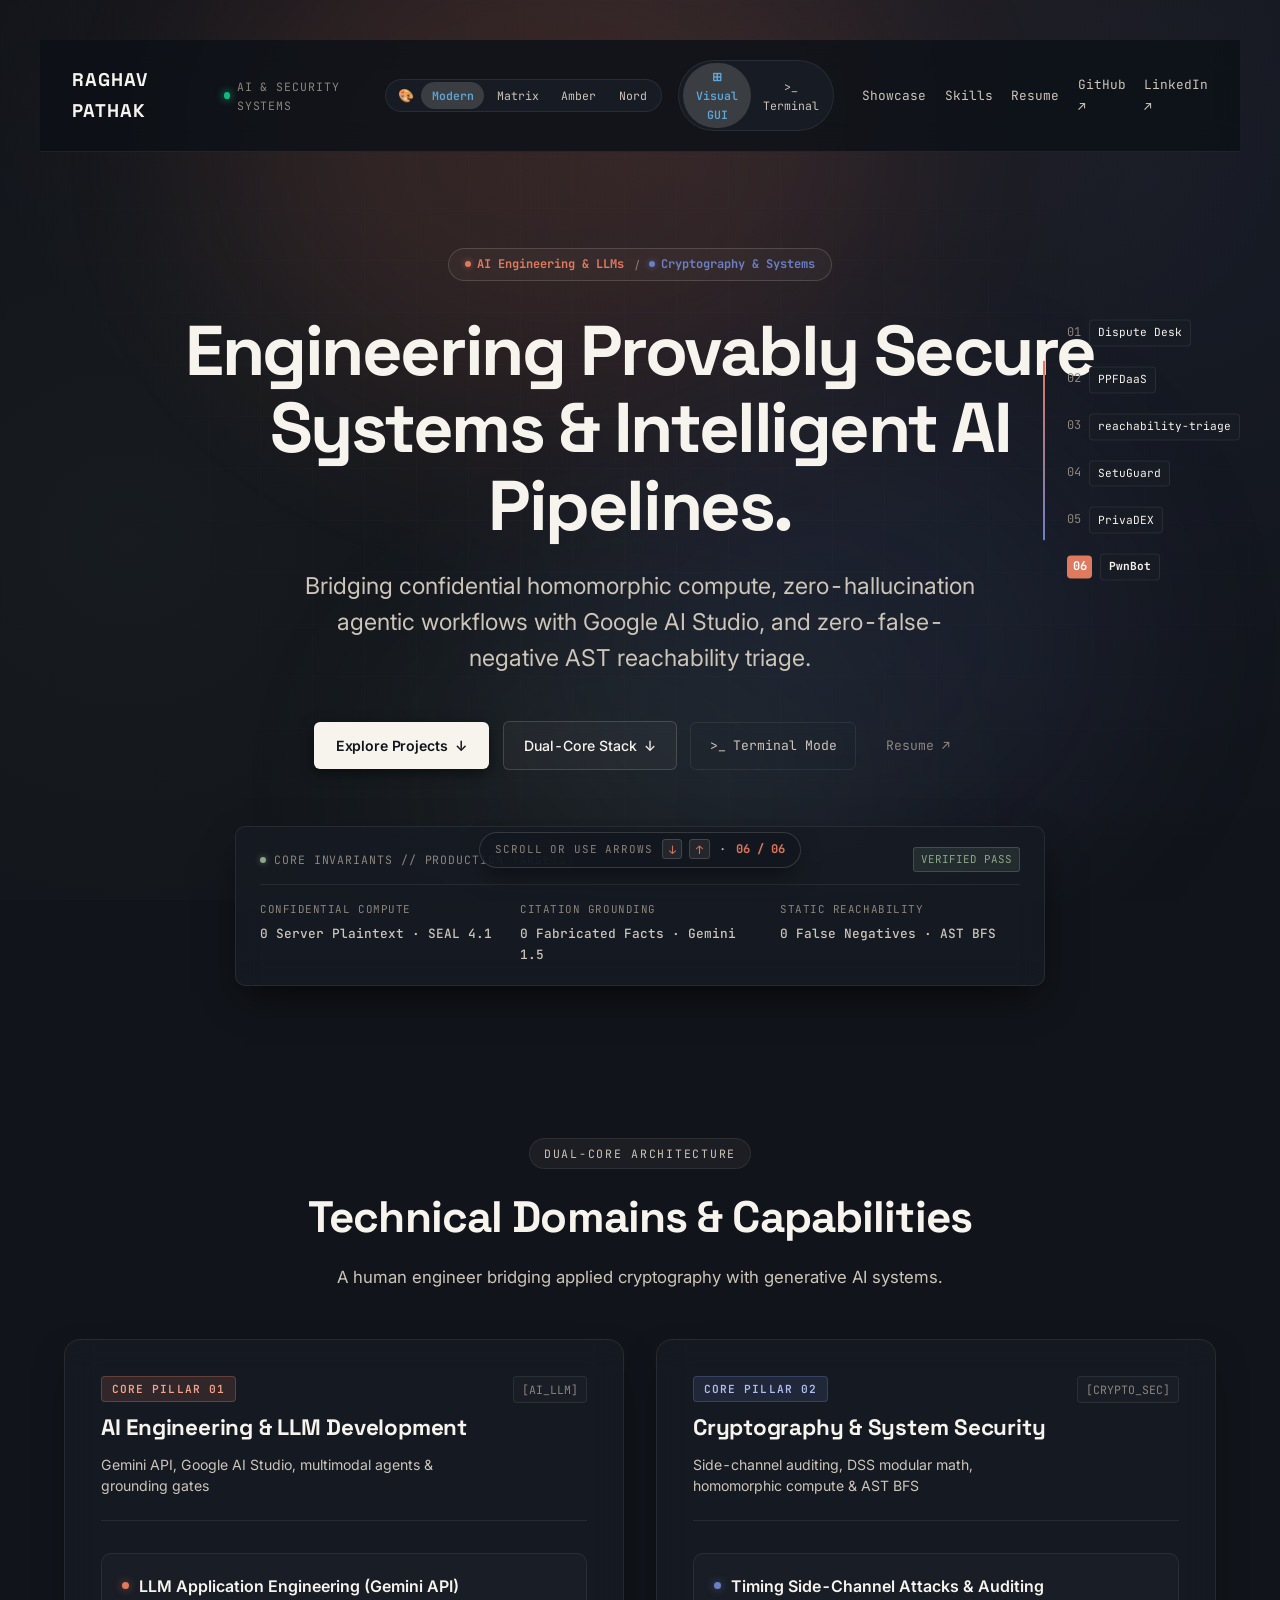
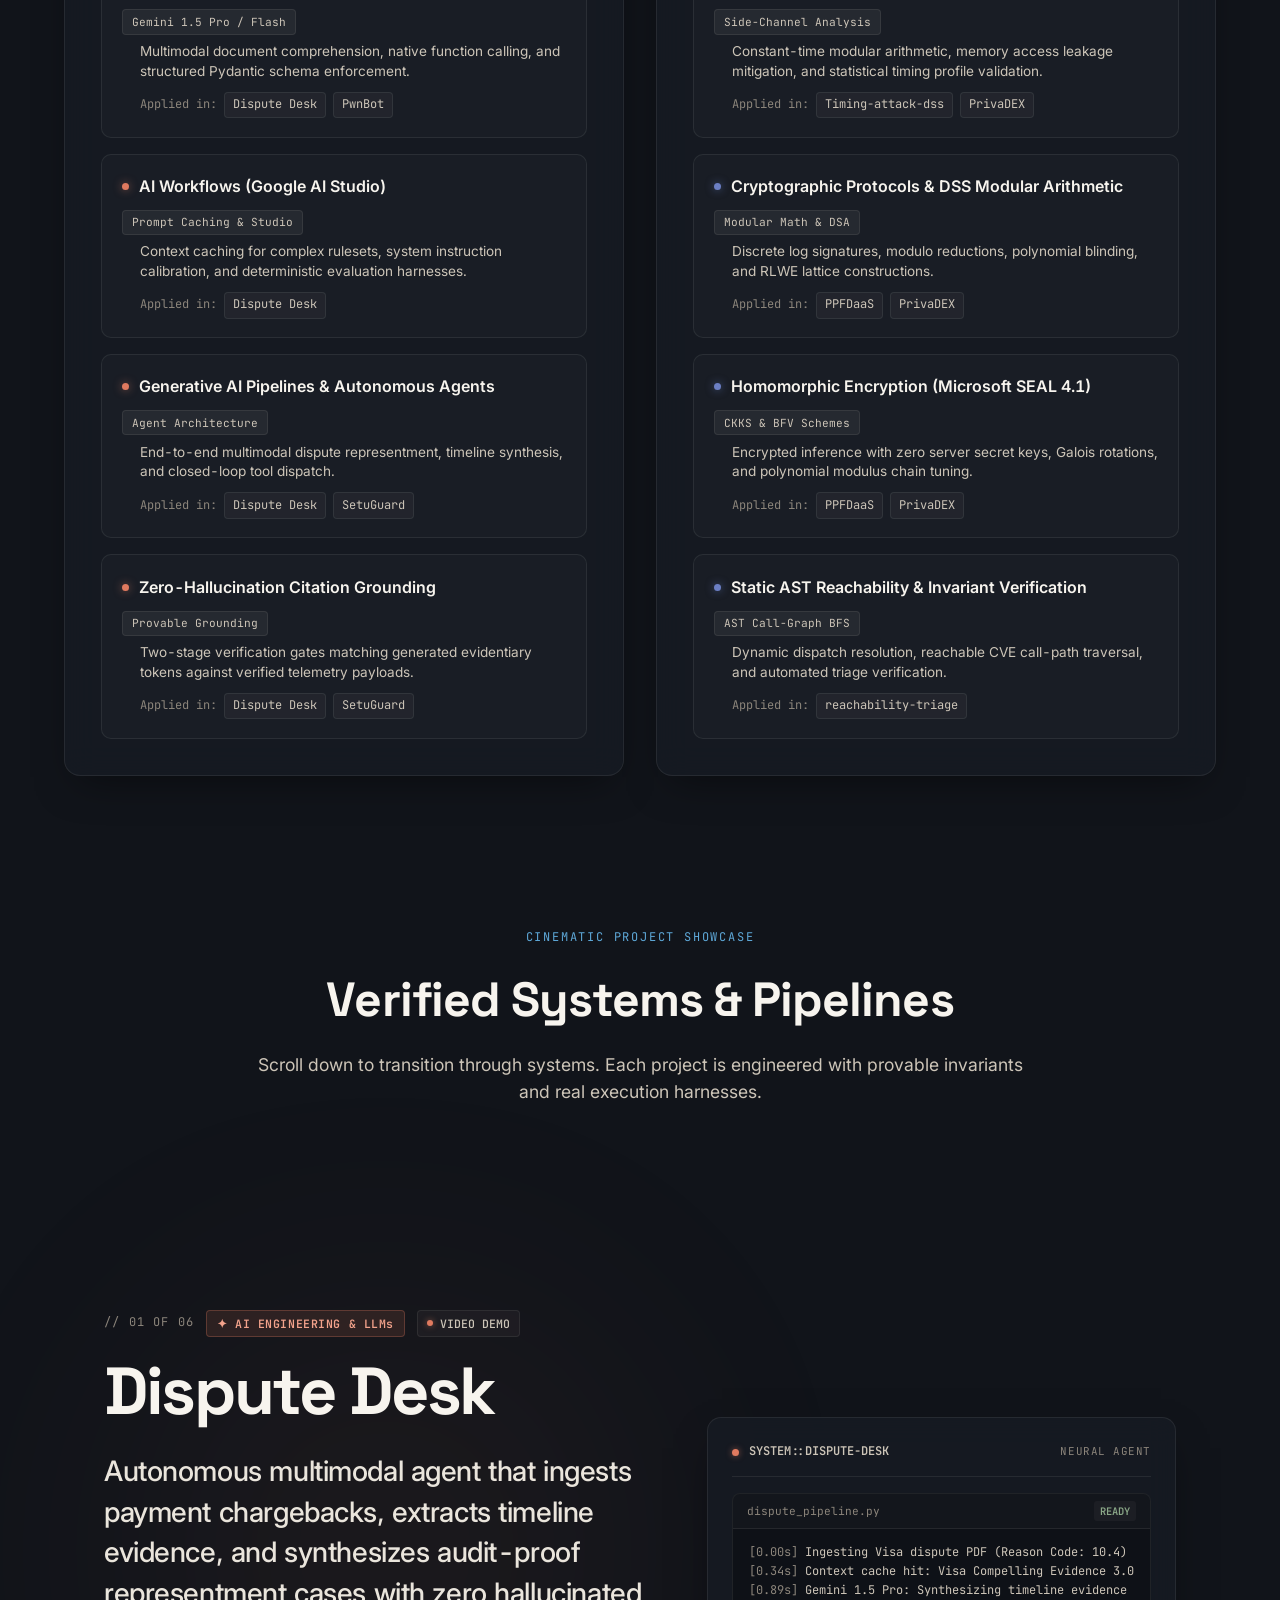
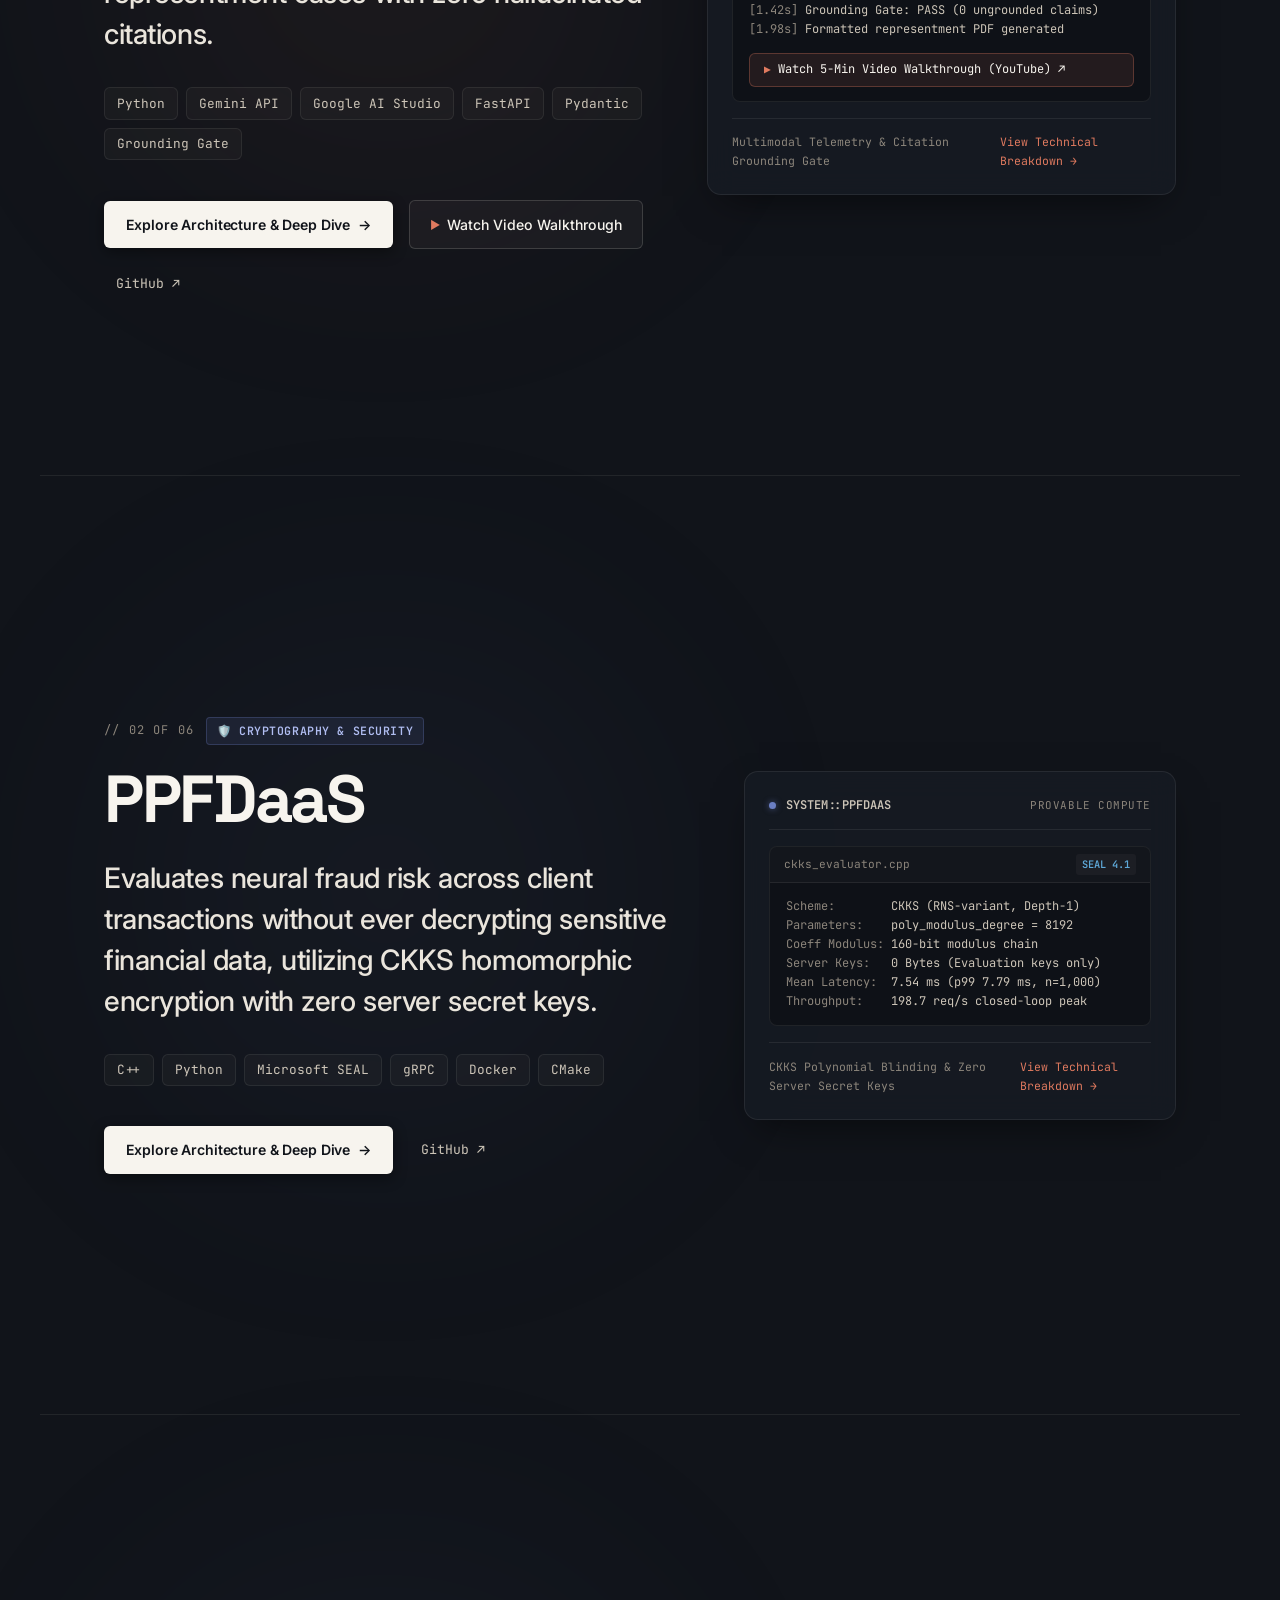
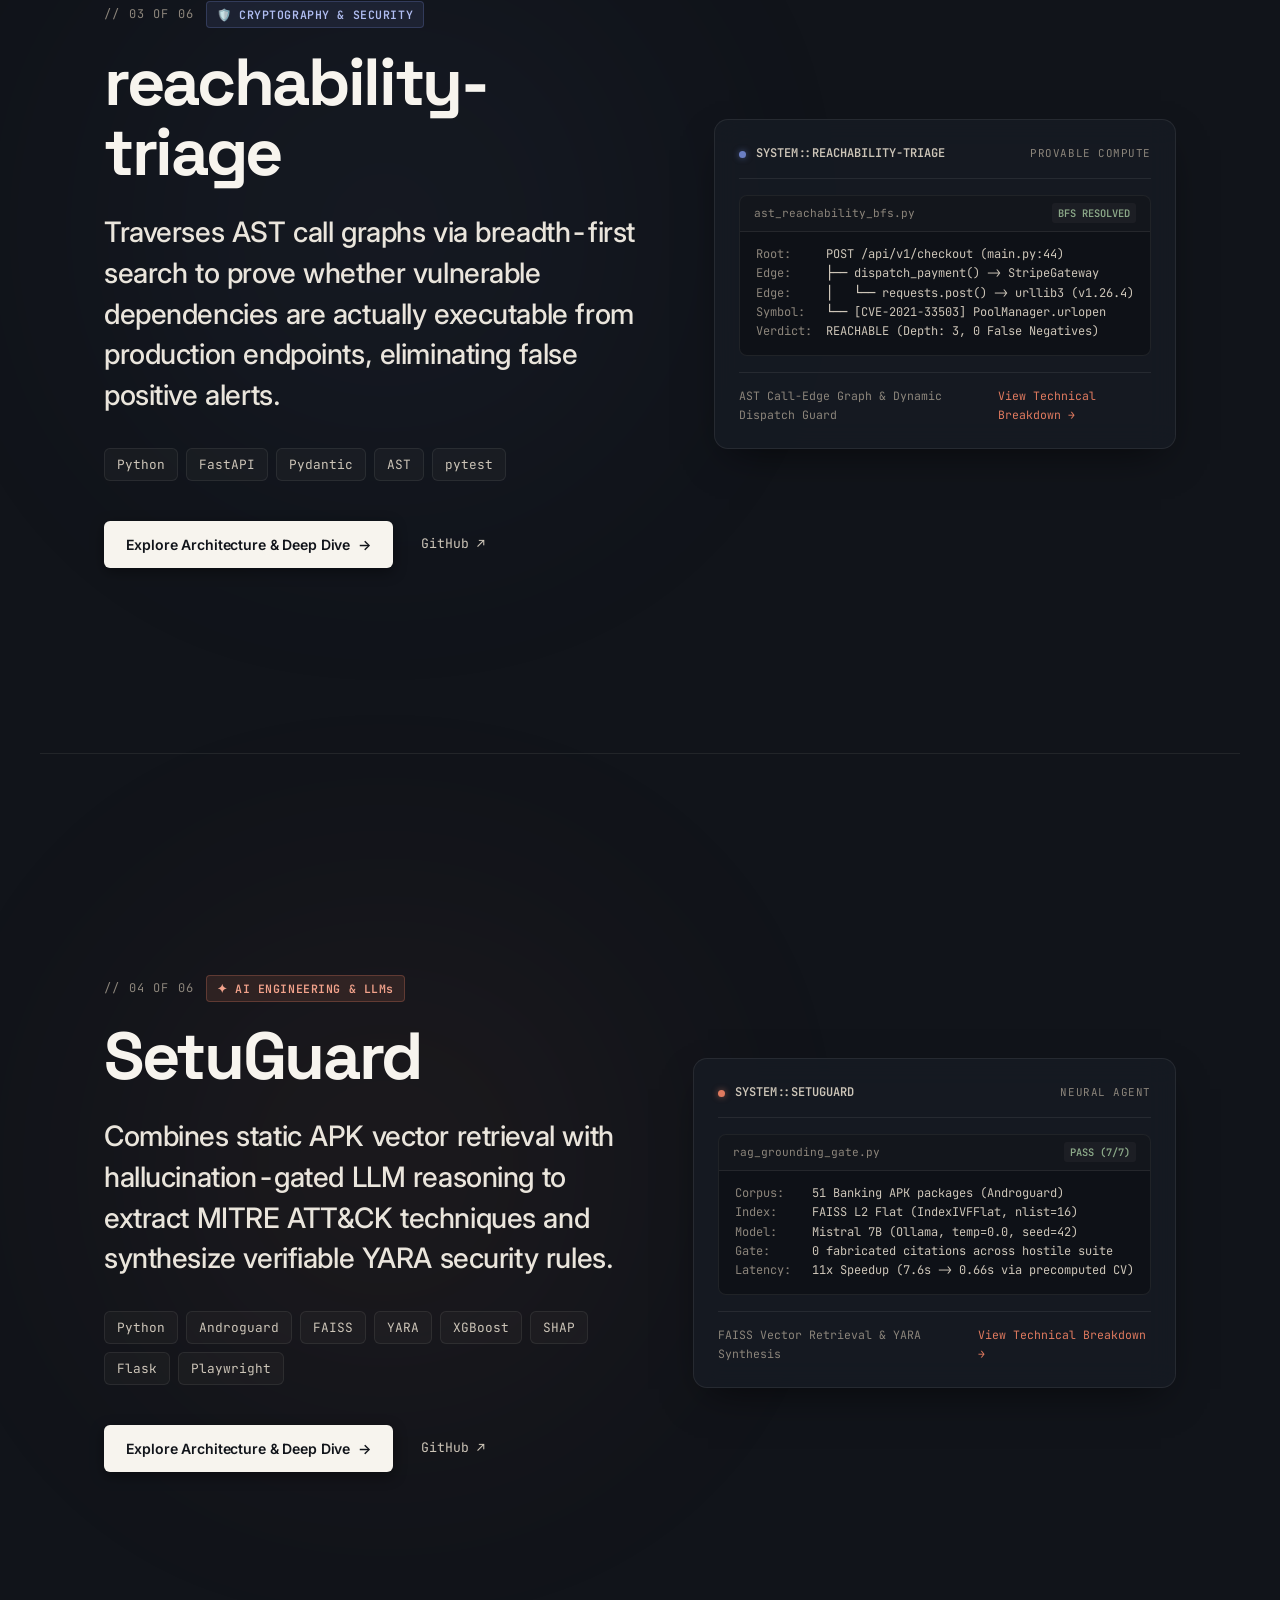
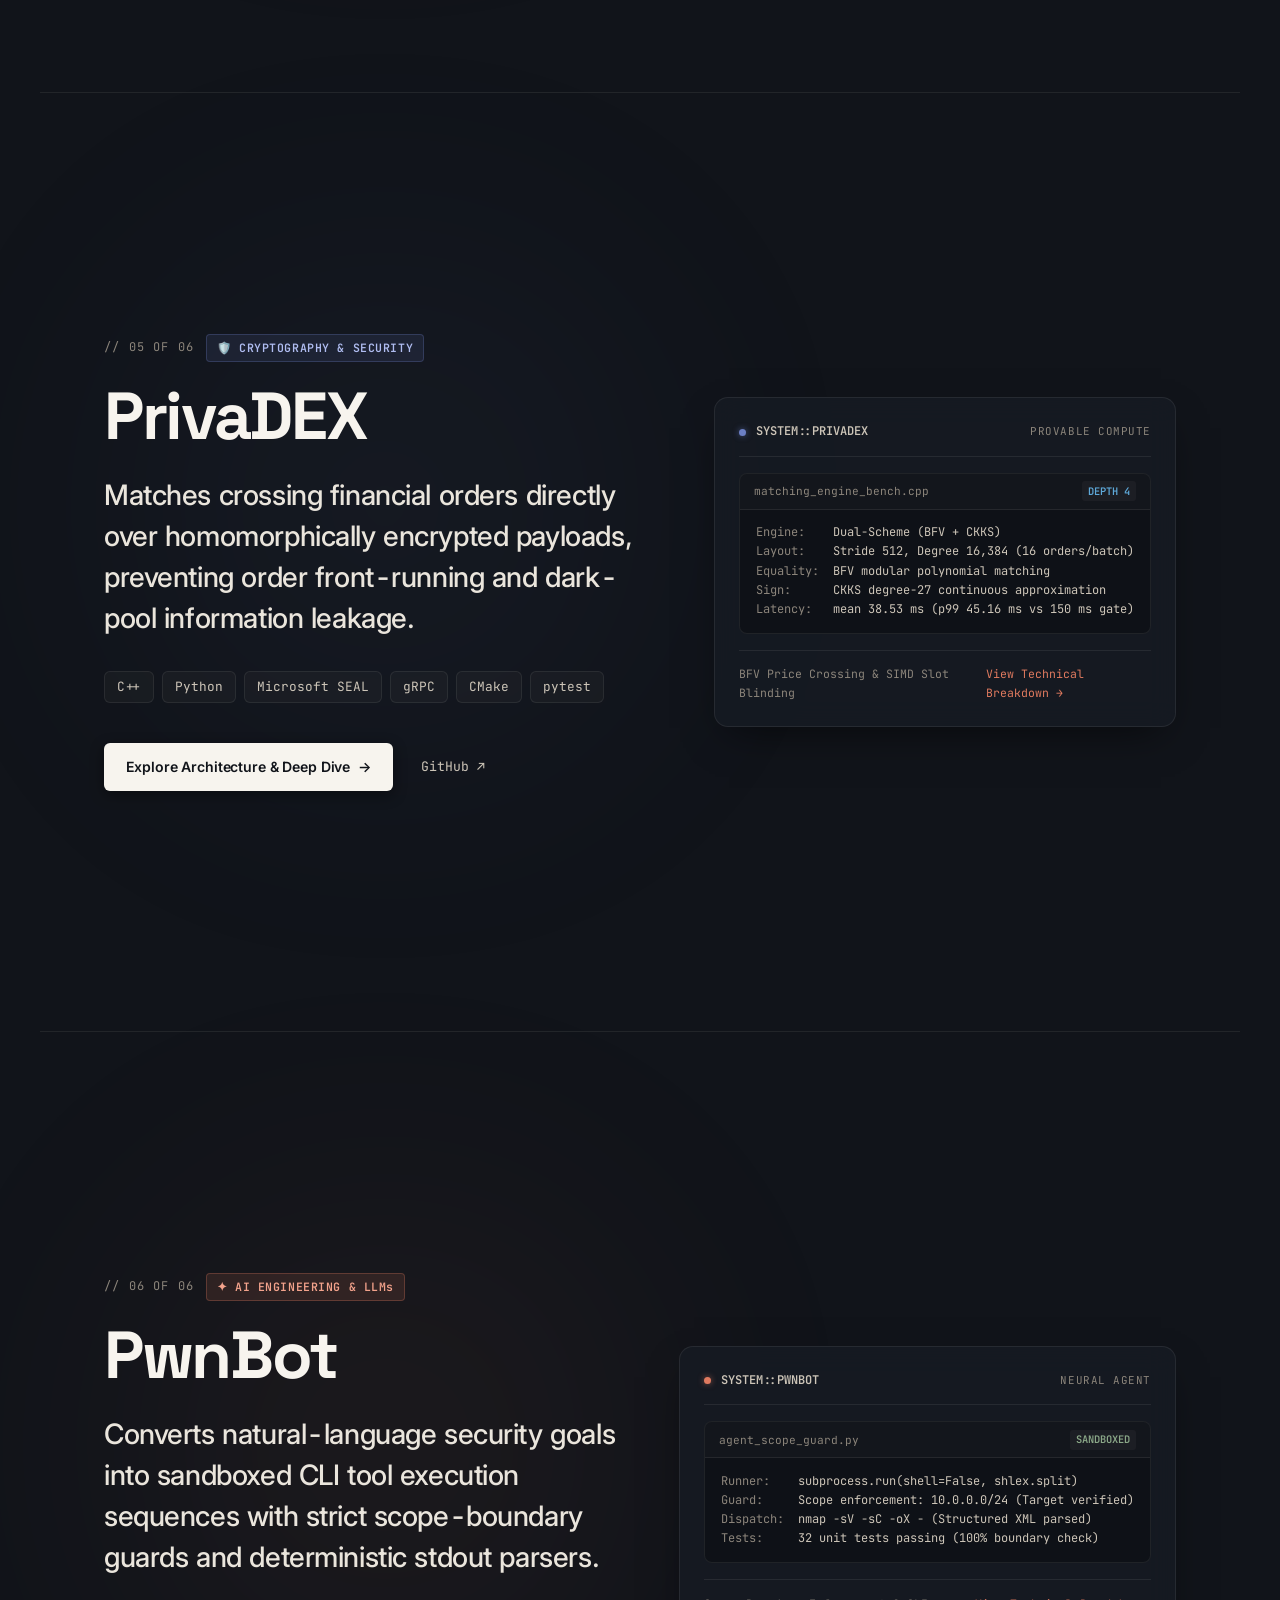
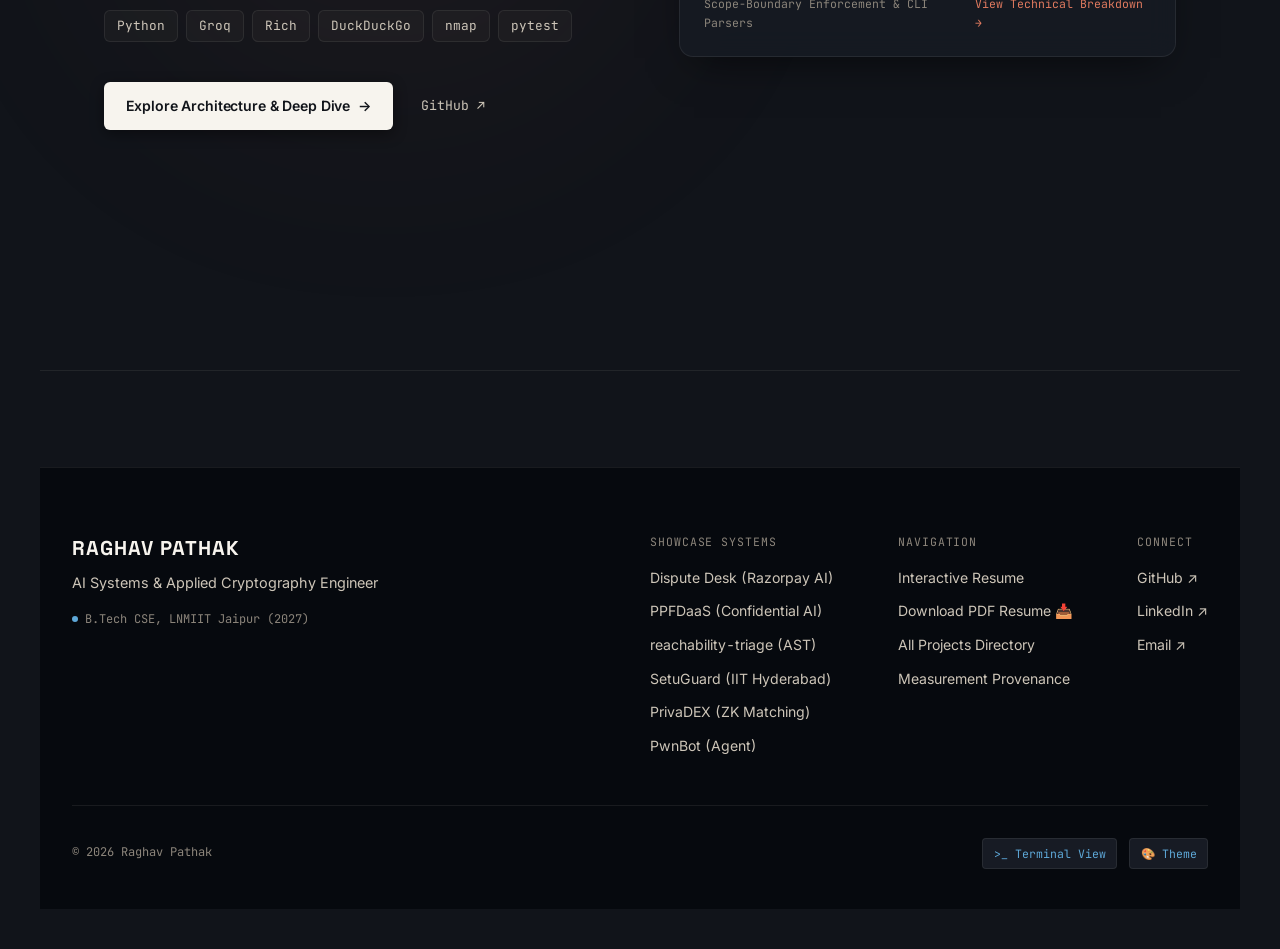
==== index.html @ dc4ce3a3 "Deploy portfolio: Human-centric warm palette, visible animations, mobile responsiveness, dispute des" ====
<!DOCTYPE html><html lang="en" data-astro-cid-37fxchfa> <head><meta charset="utf-8"><meta name="viewport" content="width=device-width, initial-scale=1"><meta name="description" content="AI Systems &#38; Cryptography Engineer. Building confidential LLM pipelines, autonomous agent workflows, and AST reachability triage."><link rel="canonical" href="https://raghavpathak.me/"><meta property="og:title" content="Raghav Pathak — AI Systems &#38; Cryptography"><meta property="og:description" content="AI Systems &#38; Cryptography Engineer. Portfolio showcasing applied AI systems, confidential compute, and verified AST triage."><meta property="og:url" content="https://raghavpathak.me/"><meta property="og:type" content="website"><meta property="og:image" content="https://raghavpathak.me/og.png"><meta property="og:image:width" content="1200"><meta property="og:image:height" content="630"><meta name="twitter:card" content="summary_large_image"><title>Raghav Pathak — AI Systems &amp; Cryptographic Engineering</title><link rel="stylesheet" href="/_astro/about.CEhJTLS2.css">
<link rel="stylesheet" href="/_astro/index.Cg-ioeOF.css"></head> <body data-astro-cid-37fxchfa> <div class="interactive-bg-wrapper" id="interactive-bg-wrapper" aria-hidden="true" data-astro-cid-t4ic7t5r> <!-- Warm Architectural Micro-Grid --> <div class="ambient-grid-overlay" data-astro-cid-t4ic7t5r></div> <!-- Warm Breathing Ambient Aurora Meshes --> <div class="ambient-aurora-glow glow-terracotta" data-astro-cid-t4ic7t5r></div> <div class="ambient-aurora-glow glow-indigo" data-astro-cid-t4ic7t5r></div> <div class="ambient-aurora-glow glow-sage" data-astro-cid-t4ic7t5r></div> <!-- Interactive Dual-Domain Constellation Canvas --> <canvas id="ambient-canvas" class="ambient-canvas" data-astro-cid-t4ic7t5r></canvas> </div> <script>
  (function() {
    var canvas = document.getElementById('ambient-canvas');
    if (!canvas) return;

    var ctx = canvas.getContext('2d');
    if (!ctx) return;

    var width = 0;
    var height = 0;
    var animationFrameId = null;

    // Smooth mouse position tracking with physics spring
    var mouse = {
      x: -2000,
      y: -2000,
      targetX: -2000,
      targetY: -2000,
      radius: 175,
      isActive: false
    };

    function resize() {
      var dpr = Math.min(window.devicePixelRatio || 1, 2);
      width = canvas.width = window.innerWidth * dpr;
      height = canvas.height = window.innerHeight * dpr;
      canvas.style.width = window.innerWidth + 'px';
      canvas.style.height = window.innerHeight + 'px';
      ctx.scale(dpr, dpr);
    }
    resize();
    window.addEventListener('resize', resize, { passive: true });

    window.addEventListener('mousemove', function(e) {
      mouse.targetX = e.clientX;
      mouse.targetY = e.clientY;
      mouse.isActive = true;
    }, { passive: true });

    window.addEventListener('mouseleave', function() {
      mouse.targetX = -2000;
      mouse.targetY = -2000;
      mouse.isActive = false;
    }, { passive: true });

    // Touch support for interactive mobile canvas
    window.addEventListener('touchmove', function(e) {
      if (e.touches.length > 0) {
        mouse.targetX = e.touches[0].clientX;
        mouse.targetY = e.touches[0].clientY;
        mouse.isActive = true;
      }
    }, { passive: true });

    var isMobile = window.innerWidth < 768;
    var particleCount = isMobile ? 26 : 48;
    var particles = [];

    // Node palette: Warm Terracotta (AI/Human), Slate Indigo (Cryptography), Soft Sand (Bridge)
    var nodeColors = [
      { r: 224, g: 122, b: 95, type: 'terracotta', glow: 'rgba(224, 122, 95, 0.7)' }, // Warm Terracotta
      { r: 107, g: 127, b: 196, type: 'indigo', glow: 'rgba(107, 127, 196, 0.7)' },     // Slate Indigo
      { r: 230, g: 204, b: 178, type: 'sand', glow: 'rgba(230, 204, 178, 0.6)' },       // Soft Sand
      { r: 139, g: 168, b: 136, type: 'sage', glow: 'rgba(139, 168, 136, 0.7)' }        // Muted Sage
    ];

    for (var i = 0; i < particleCount; i++) {
      var colorObj = nodeColors[i % nodeColors.length];
      var isSpecial = i % 4 === 0;
      particles.push({
        x: Math.random() * window.innerWidth,
        y: Math.random() * window.innerHeight,
        vx: (Math.random() - 0.5) * 0.45,
        vy: (Math.random() - 0.5) * 0.45,
        baseRadius: isSpecial ? 2.8 : (Math.random() * 1.5 + 1.6),
        alpha: Math.random() * 0.3 + 0.55, // Distinct, visible alpha (0.55 - 0.85)
        color: colorObj,
        isSpecial: isSpecial,
        pulseOffset: Math.random() * Math.PI * 2
      });
    }

    var time = 0;

    function render() {
      var displayWidth = window.innerWidth;
      var displayHeight = window.innerHeight;
      ctx.clearRect(0, 0, displayWidth, displayHeight);
      time += 0.02;

      // Fluid mouse lerping
      mouse.x += (mouse.targetX - mouse.x) * 0.08;
      mouse.y += (mouse.targetY - mouse.y) * 0.08;

      var mode = document.documentElement.getAttribute('data-mode') || 'gui';
      var isTerminal = mode === 'terminal';
      var globalAlphaMul = isTerminal ? 0.4 : 1.0;

      // Soft ambient light wash around cursor
      if (mouse.isActive && mouse.x > 0 && mouse.y > 0 && !isTerminal) {
        var radGrad = ctx.createRadialGradient(mouse.x, mouse.y, 0, mouse.x, mouse.y, 220);
        radGrad.addColorStop(0, 'rgba(224, 122, 95, 0.07)');
        radGrad.addColorStop(0.5, 'rgba(107, 127, 196, 0.04)');
        radGrad.addColorStop(1, 'transparent');
        ctx.fillStyle = radGrad;
        ctx.fillRect(0, 0, displayWidth, displayHeight);
      }

      var maxConnectDist = isMobile ? 115 : 155;
      var maxConnectDistSq = maxConnectDist * maxConnectDist;

      // Draw connection lines first (behind particles)
      for (var i = 0; i < particles.length; i++) {
        var p1 = particles[i];

        for (var j = i + 1; j < particles.length; j++) {
          var p2 = particles[j];
          var dx = p1.x - p2.x;
          var dy = p1.y - p2.y;
          var distSq = dx * dx + dy * dy;

          if (distSq < maxConnectDistSq) {
            var cDist = Math.sqrt(distSq);
            var factor = 1 - cDist / maxConnectDist;
            
            // Check if near mouse for dynamic brightness amplification
            var midX = (p1.x + p2.x) * 0.5;
            var midY = (p1.y + p2.y) * 0.5;
            var mdx = midX - mouse.x;
            var mdy = midY - mouse.y;
            var mDist = Math.sqrt(mdx * mdx + mdy * mdy);
            var mouseBoost = (mDist < mouse.radius) ? (1 - mDist / mouse.radius) * 0.35 : 0;

            // Highly visible line alpha (0.18 - 0.42 with mouse boost)
            var lineAlpha = (factor * 0.22 + mouseBoost) * globalAlphaMul;

            ctx.beginPath();
            ctx.moveTo(p1.x, p1.y);
            ctx.lineTo(p2.x, p2.y);
            
            // Subtle dual-tone line blending
            if (p1.color.type === 'terracotta' || p2.color.type === 'terracotta') {
              ctx.strokeStyle = 'rgba(224, 122, 95, ' + lineAlpha + ')';
            } else {
              ctx.strokeStyle = 'rgba(107, 127, 196, ' + lineAlpha + ')';
            }
            ctx.lineWidth = mouseBoost > 0 ? 1.3 : 0.95;
            ctx.stroke();
          }
        }
      }

      // Update and draw luminescent nodes
      for (var i = 0; i < particles.length; i++) {
        var p = particles[i];

        // Organic drift
        p.x += p.vx;
        p.y += p.vy;

        // Smooth wrapping with boundary margin
        if (p.x < -20) p.x = displayWidth + 20;
        else if (p.x > displayWidth + 20) p.x = -20;
        if (p.y < -20) p.y = displayHeight + 20;
        else if (p.y > displayHeight + 20) p.y = -20;

        // Fluid cursor repulsion
        var cdx = p.x - mouse.x;
        var cdy = p.y - mouse.y;
        var dist = Math.sqrt(cdx * cdx + cdy * cdy);
        if (dist < mouse.radius && dist > 0) {
          var force = (mouse.radius - dist) / mouse.radius;
          p.x += (cdx / dist) * force * 1.5;
          p.y += (cdy / dist) * force * 1.5;
        }

        var breathing = Math.sin(time + p.pulseOffset) * 0.3;
        var curRadius = p.baseRadius + breathing;
        var curAlpha = Math.min(1.0, (p.alpha + breathing * 0.15) * globalAlphaMul);

        // Draw outer glowing halo
        ctx.save();
        ctx.shadowBlur = p.isSpecial ? 12 : 7;
        ctx.shadowColor = p.color.glow;

        ctx.beginPath();
        ctx.arc(p.x, p.y, curRadius, 0, Math.PI * 2);
        ctx.fillStyle = 'rgba(' + p.color.r + ', ' + p.color.g + ', ' + p.color.b + ', ' + curAlpha + ')';
        ctx.fill();

        // Technical cross mark on special nodes
        if (p.isSpecial && !isTerminal) {
          var arm = 4.5;
          ctx.strokeStyle = 'rgba(247, 244, 238, ' + (curAlpha * 0.6) + ')';
          ctx.lineWidth = 1;
          ctx.beginPath();
          ctx.moveTo(p.x - arm, p.y);
          ctx.lineTo(p.x + arm, p.y);
          ctx.moveTo(p.x, p.y - arm);
          ctx.lineTo(p.x, p.y + arm);
          ctx.stroke();
        }

        ctx.restore();
      }

      animationFrameId = requestAnimationFrame(render);
    }

    document.addEventListener('visibilitychange', function() {
      if (document.hidden) {
        if (animationFrameId) cancelAnimationFrame(animationFrameId);
      } else {
        animationFrameId = requestAnimationFrame(render);
      }
    });

    animationFrameId = requestAnimationFrame(render);
  })();
</script>    <div id="boot-overlay" class="boot-overlay" aria-hidden="true" data-astro-cid-qozdfemc> <div class="boot-minimal-center" data-astro-cid-qozdfemc> <!-- Clean Minimalist Monogram / Emblem --> <div class="boot-emblem" data-astro-cid-qozdfemc> <span class="boot-emblem-dot" data-astro-cid-qozdfemc></span> <span class="boot-emblem-name" data-astro-cid-qozdfemc>RAGHAV PATHAK</span> </div> <!-- Cryptographic Decryption Single-Line Status --> <div class="boot-scramble-line" id="boot-scramble-line" data-astro-cid-qozdfemc>
INITIALIZING
</div> <!-- Ultra-Thin Minimalist Progress Line & Percentage --> <div class="boot-progress-wrapper" data-astro-cid-qozdfemc> <div class="boot-progress-track" data-astro-cid-qozdfemc> <div class="boot-progress-bar" id="boot-progress-bar" data-astro-cid-qozdfemc></div> </div> <div class="boot-counter" id="boot-counter" data-astro-cid-qozdfemc>0%</div> </div> </div> </div> <script>
  (function() {
    var overlay = document.getElementById('boot-overlay');
    if (!overlay) return;

    // Check if user has already seen boot sequence this session
    var hasBooted = false;
    try {
      hasBooted = sessionStorage.getItem('portfolio_boot_seen') === 'true';
    } catch (e) {}

    // Allow testing via ?reboot=true
    var urlParams = new URLSearchParams(window.location.search);
    var forceReboot = urlParams.get('reboot') === 'true';

    if (hasBooted && !forceReboot) {
      overlay.style.display = 'none';
      return;
    }

    overlay.style.display = 'flex';

    var scrambleEl = document.getElementById('boot-scramble-line');
    var barEl = document.getElementById('boot-progress-bar');
    var counterEl = document.getElementById('boot-counter');

    var isDone = false;
    var startTime = performance.now();
    var duration = 1200; // Fast 1.2s total duration

    var targetWords = ['DECRYPTING', 'CALIBRATING', 'SYSTEM READY'];
    var glyphs = '0123456789ABCDEF!@#$%&*';

    function finish() {
      if (isDone) return;
      isDone = true;

      if (barEl) barEl.style.width = '100%';
      if (counterEl) counterEl.textContent = '100%';
      if (scrambleEl) scrambleEl.textContent = 'SYSTEM READY';

      try {
        sessionStorage.setItem('portfolio_boot_seen', 'true');
      } catch (e) {}

      overlay.classList.add('boot-fade-out');
      setTimeout(function() {
        overlay.style.display = 'none';
      }, 350);
    }

    function frame(now) {
      if (isDone) return;
      var elapsed = now - startTime;
      var progress = Math.min(elapsed / duration, 1);

      // Smooth progress curve
      var ease = 1 - Math.pow(1 - progress, 2);
      var currentPct = Math.floor(ease * 100);

      if (barEl) barEl.style.width = currentPct + '%';
      if (counterEl) counterEl.textContent = currentPct + '%';

      // Minimalist cryptographic scramble
      var wordIndex = Math.min(Math.floor(progress * targetWords.length), targetWords.length - 1);
      var targetWord = targetWords[wordIndex];

      if (progress >= 0.95) {
        if (scrambleEl) scrambleEl.textContent = 'SYSTEM READY';
      } else if (Math.random() < 0.35 && scrambleEl) {
        var scrambled = '';
        for (var i = 0; i < targetWord.length; i++) {
          scrambled += Math.random() < 0.4 ? glyphs[Math.floor(Math.random() * glyphs.length)] : targetWord[i];
        }
        scrambleEl.textContent = scrambled;
      }

      if (progress < 1) {
        requestAnimationFrame(frame);
      } else {
        setTimeout(finish, 150);
      }
    }

    requestAnimationFrame(frame);

    // Instant bypass on click or ESC
    overlay.addEventListener('click', finish);
    window.addEventListener('keydown', function(e) {
      if (e.key === 'Escape' || e.code === 'Escape') {
        finish();
      }
    });
  })();
</script>   <script>
    // Dual View Mode Controller (Default to Visual GUI for high visual impact)
    window.setPortfolioMode = function(mode) {
      if (mode !== 'gui' && mode !== 'terminal') mode = 'gui';
      document.documentElement.setAttribute('data-mode', mode);
      document.body.setAttribute('data-mode', mode);
      try { localStorage.setItem('portfolio-mode', mode); } catch (e) {}

      var btnTerm = document.getElementById('btn-mode-term');
      var btnGui = document.getElementById('btn-mode-gui');
      if (btnTerm && btnGui) {
        if (mode === 'gui') {
          btnGui.classList.add('active');
          btnTerm.classList.remove('active');
        } else {
          btnTerm.classList.add('active');
          btnGui.classList.remove('active');
        }
      }

      if (mode === 'terminal') {
        var input = document.getElementById('term-input');
        if (input) {
          setTimeout(function() { input.focus(); }, 60);
        }
      }
    };

    // Global Theme Controller (Modern / Matrix / Amber / Nord)
    window.setPortfolioTheme = function(theme) {
      if (!theme || !['modern', 'matrix', 'amber', 'nord'].includes(theme)) theme = 'modern';
      if (theme === 'modern') {
        document.documentElement.removeAttribute('data-theme');
        document.documentElement.setAttribute('data-theme', 'modern');
      } else {
        document.documentElement.setAttribute('data-theme', theme);
      }
      try { localStorage.setItem('portfolio-theme', theme); } catch (e) {}

      document.querySelectorAll('.btn-theme').forEach(function(btn) {
        if (btn.getAttribute('data-theme-val') === theme) {
          btn.classList.add('active');
        } else {
          btn.classList.remove('active');
        }
      });
    };

    window.cycleTheme = function() {
      var themes = ['modern', 'matrix', 'amber', 'nord'];
      var current = document.documentElement.getAttribute('data-theme') || 'modern';
      var idx = themes.indexOf(current);
      var next = themes[(idx + 1) % themes.length];
      window.setPortfolioTheme(next);
    };

    // Auto-initialize on first parse (DEFAULT TO GUI)
    (function() {
      var targetMode = 'gui';
      try {
        var savedMode = localStorage.getItem('portfolio-mode');
        if (savedMode === 'terminal' || window.location.hash === '#terminal') targetMode = 'terminal';
      } catch (e) {}
      document.documentElement.setAttribute('data-mode', targetMode);

      var targetTheme = 'modern';
      try {
        var savedTheme = localStorage.getItem('portfolio-theme');
        if (savedTheme && ['modern', 'matrix', 'amber', 'nord'].includes(savedTheme)) targetTheme = savedTheme;
      } catch (e) {}
      if (targetTheme !== 'modern') document.documentElement.setAttribute('data-theme', targetTheme);

      document.addEventListener('DOMContentLoaded', function() {
        window.setPortfolioMode(targetMode);
        window.setPortfolioTheme(targetTheme);
      });
    })();
  </script>  <header class="site-header" data-astro-cid-j7pv25f6> <div class="brand" data-astro-cid-j7pv25f6> <a href="/" class="brand-name" data-astro-cid-j7pv25f6>RAGHAV PATHAK</a> <span class="brand-status" data-astro-cid-j7pv25f6> <span class="status-dot" data-astro-cid-j7pv25f6></span> AI &amp; SECURITY SYSTEMS
</span> </div> <div class="nav-controls" data-astro-cid-j7pv25f6> <!-- Theme Switcher Pill --> <div class="theme-switch" role="group" aria-label="Theme Selector" data-astro-cid-j7pv25f6> <span class="theme-icon" title="Theme Selector" data-astro-cid-j7pv25f6>🎨</span> <button type="button" class="btn-theme active" data-theme-val="modern" onclick="window.setPortfolioTheme('modern')" title="Modern Dark" data-astro-cid-j7pv25f6>Modern</button> <button type="button" class="btn-theme" data-theme-val="matrix" onclick="window.setPortfolioTheme('matrix')" title="Matrix Phosphor" data-astro-cid-j7pv25f6>Matrix</button> <button type="button" class="btn-theme" data-theme-val="amber" onclick="window.setPortfolioTheme('amber')" title="Amber CRT" data-astro-cid-j7pv25f6>Amber</button> <button type="button" class="btn-theme" data-theme-val="nord" onclick="window.setPortfolioTheme('nord')" title="Nordic Frost" data-astro-cid-j7pv25f6>Nord</button> </div> <!-- Mode Switcher Pill --> <div class="mode-switch" role="group" aria-label="View Mode" data-astro-cid-j7pv25f6> <button type="button" class="btn-mode active" id="btn-mode-gui" onclick="window.setPortfolioMode('gui')" data-astro-cid-j7pv25f6> <span class="mode-icon" data-astro-cid-j7pv25f6>⊞</span> Visual GUI
</button> <button type="button" class="btn-mode" id="btn-mode-term" onclick="window.setPortfolioMode('terminal')" data-astro-cid-j7pv25f6> <span class="mode-icon" data-astro-cid-j7pv25f6>&gt;_</span> Terminal
</button> </div> <!-- Quick Navigation Links --> <nav class="header-links" data-astro-cid-j7pv25f6> <a href="#project-showcase" class="nav-link" data-astro-cid-j7pv25f6>Showcase</a> <a href="#skills-stack" class="nav-link" data-astro-cid-j7pv25f6>Skills</a> <a href="/resume/" class="nav-link" data-astro-cid-j7pv25f6>Resume</a> <a href="https://github.com/raghavpathak30" target="_blank" rel="noreferrer" class="nav-link" data-astro-cid-j7pv25f6>GitHub ↗</a> <a href="https://www.linkedin.com/in/raghav-pathak-b14b46282" target="_blank" rel="noreferrer" class="nav-link" data-astro-cid-j7pv25f6>LinkedIn ↗</a> </nav> </div> </header> <main class="page-viewport" data-astro-cid-j7pv25f6> <!-- ========================================== --> <!-- VIEW 1: LIVE INTERACTIVE TERMINAL WORKSTATION --> <!-- ========================================== --> <section id="view-terminal" class="view-panel" data-astro-cid-j7pv25f6> <div class="term-wrapper" data-astro-cid-j7pv25f6> <div class="terminal-container" id="terminal-app" data-astro-cid-eqg5l7fp> <div class="terminal-bar" data-astro-cid-eqg5l7fp> <div class="window-controls" data-astro-cid-eqg5l7fp> <span class="ctrl close" title="Close" data-astro-cid-eqg5l7fp></span> <span class="ctrl minimize" title="Minimize" data-astro-cid-eqg5l7fp></span> <span class="ctrl maximize" title="Maximize" data-astro-cid-eqg5l7fp></span> </div> <div class="terminal-title" data-astro-cid-eqg5l7fp> <span class="host" data-astro-cid-eqg5l7fp>raghav@security-systems</span>:<span class="path" data-astro-cid-eqg5l7fp>~</span> (bash)
</div> <div class="terminal-actions" data-astro-cid-eqg5l7fp> <span class="pill-badge status-badge" data-astro-cid-eqg5l7fp><span class="pulse-dot" data-astro-cid-eqg5l7fp></span> SEAL 4.1 · ACTIVE</span> <button type="button" class="btn-term-action" id="btn-term-theme" onclick="typeof window.cycleTheme === 'function' ? window.cycleTheme() : null" title="Cycle color themes (Modern / Matrix / Amber / Nord)" data-astro-cid-eqg5l7fp>🎨 Theme</button> <button type="button" class="btn-term-action" id="btn-clear" title="Clear terminal" data-astro-cid-eqg5l7fp>clear</button> <button type="button" class="btn-term-action btn-gui-toggle" id="btn-toggle-visual" onclick="typeof window.setPortfolioMode === 'function' ? window.setPortfolioMode('gui') : document.dispatchEvent(new CustomEvent('switch-to-visual'))" title="Switch to Visual GUI Mode" data-astro-cid-eqg5l7fp>⊞ Visual Mode</button> </div> </div> <div class="terminal-body" id="term-body" data-astro-cid-eqg5l7fp> <!-- Static Welcome Output --> <div class="term-banner" data-astro-cid-eqg5l7fp> <pre class="ascii-banner" data-astro-cid-eqg5l7fp>██████╗  █████╗  ██████╗ ██╗  ██╗ █████╗ ██╗   ██╗
██╔══██╗██╔══██╗██╔════╝ ██║  ██║██╔══██╗██║   ██║
██████╔╝███████║██║  ███╗███████║███████║██║   ██║
██╔══██╗██╔══██║██║   ██║██╔══██║██╔══██║╚██╗ ██╔╝
██║  ██║██║  ██║╚██████╔╝██║  ██║██║  ██║ ╚████╔╝ 
╚═╝  ╚═╝╚═╝  ╚═╝ ╚═════╝ ╚═╝  ╚═╝╚═╝  ╚═╝  ╚═══╝  
</pre> <div class="banner-text" data-astro-cid-eqg5l7fp> <p class="role-line" data-astro-cid-eqg5l7fp><span class="highlight" data-astro-cid-eqg5l7fp>Raghav Pathak</span> // AI Engineering &amp; Systems Security Workstation</p> <p class="cred-line" data-astro-cid-eqg5l7fp>B.Tech CSE, LNMIIT (2027) · Grand Finalist, PSB CyberShield 2026 · Built with Gemini API &amp; Google AI Studio</p> <p class="hint-line" data-astro-cid-eqg5l7fp>Type <span class="cmd-pill" data-astro-cid-eqg5l7fp>help</span>, <span class="cmd-pill" data-astro-cid-eqg5l7fp>gemini</span>, or <span class="cmd-pill" data-astro-cid-eqg5l7fp>resume</span>, or click any quick action below:</p> </div> <!-- Quick Command Suggestions --> <div class="quick-chips" id="quick-chips" data-astro-cid-eqg5l7fp> <button type="button" class="chip" data-cmd="help" data-astro-cid-eqg5l7fp>help</button> <button type="button" class="chip" data-cmd="ai" data-astro-cid-eqg5l7fp>ai</button> <button type="button" class="chip" data-cmd="gemini" data-astro-cid-eqg5l7fp>gemini</button> <button type="button" class="chip" data-cmd="resume" data-astro-cid-eqg5l7fp>resume</button> <button type="button" class="chip" data-cmd="projects" data-astro-cid-eqg5l7fp>projects</button> <button type="button" class="chip" data-cmd="bench ppfdaas" data-astro-cid-eqg5l7fp>bench ppfdaas</button> <button type="button" class="chip" data-cmd="bench privadex" data-astro-cid-eqg5l7fp>bench privadex</button> <button type="button" class="chip" data-cmd="scan triage" data-astro-cid-eqg5l7fp>scan triage</button> <button type="button" class="chip" data-cmd="whoami" data-astro-cid-eqg5l7fp>whoami</button> <button type="button" class="chip" data-cmd="skills" data-astro-cid-eqg5l7fp>skills</button> <button type="button" class="chip" data-cmd="theme modern" data-astro-cid-eqg5l7fp>theme modern</button> <button type="button" class="chip" data-cmd="theme matrix" data-astro-cid-eqg5l7fp>theme matrix</button> </div> </div> <!-- Dynamic History Stream --> <div id="term-history" class="term-history" data-astro-cid-eqg5l7fp></div> <!-- Active Input Line --> <div class="term-prompt-line" id="term-input-wrapper" data-astro-cid-eqg5l7fp> <span class="prompt-user" data-astro-cid-eqg5l7fp>raghav@systems</span>:<span class="prompt-tilde" data-astro-cid-eqg5l7fp>~</span><span class="prompt-symbol" data-astro-cid-eqg5l7fp>$</span> <input type="text" id="term-input" class="term-input" autocomplete="off" autocorrect="off" autocapitalize="off" spellcheck="false" aria-label="Terminal input" placeholder="type command (try 'help' or 'bench ppfdaas')..." data-astro-cid-eqg5l7fp> </div> </div> </div>  <script type="module" src="/_astro/Terminal.astro_astro_type_script_index_0_lang.sbYBjLa4.js"></script> </div> <!-- Sleek Cyber Status Bar --> <div class="terminal-statusbar" data-astro-cid-j7pv25f6> <div class="statusbar-left" data-astro-cid-j7pv25f6> <span class="status-live-indicator" data-astro-cid-j7pv25f6> <span class="live-dot-cyan" data-astro-cid-j7pv25f6></span> <span class="live-status-text" data-astro-cid-j7pv25f6>WORKSTATION ONLINE</span> </span> <span class="statusbar-sep" data-astro-cid-j7pv25f6>/</span> <span class="statusbar-meta" data-astro-cid-j7pv25f6>GEMINI 1.5 PRO · SEAL 4.1 · AST BFS · 6 SYSTEMS</span> </div> <div class="statusbar-right" data-astro-cid-j7pv25f6> <span class="key-hint" data-astro-cid-j7pv25f6><kbd data-astro-cid-j7pv25f6>TAB</kbd> complete</span> <span class="key-hint" data-astro-cid-j7pv25f6><kbd data-astro-cid-j7pv25f6>↑↓</kbd> history</span> <span class="key-hint" data-astro-cid-j7pv25f6><kbd data-astro-cid-j7pv25f6>CTRL</kbd>+<kbd data-astro-cid-j7pv25f6>L</kbd> clear</span> <button type="button" class="btn-switch-gui-bar" onclick="window.setPortfolioMode('gui')" data-astro-cid-j7pv25f6> <span class="gui-icon" data-astro-cid-j7pv25f6>⊞</span> Switch to Visual GUI
</button> </div> </div> </section> <!-- ========================================== --> <!-- VIEW 2: DYNAMIC HIGH-IMPACT VISUAL GUI     --> <!-- ========================================== --> <section id="view-gui" class="view-panel" data-astro-cid-j7pv25f6> <!-- Minimal Text, High Visual Impact Hero Section --> <header class="cinematic-hero" data-astro-cid-j7pv25f6> <div class="hero-container" data-astro-cid-j7pv25f6> <!-- Dual-Domain Identity Row --> <div class="dual-domain-pill-row" data-astro-cid-j7pv25f6> <span class="hero-domain-pill hdp-ai" data-astro-cid-j7pv25f6> <span class="hdp-dot" data-astro-cid-j7pv25f6></span> AI Engineering &amp; LLMs
</span> <span class="hdp-divider" data-astro-cid-j7pv25f6>/</span> <span class="hero-domain-pill hdp-sec" data-astro-cid-j7pv25f6> <span class="hdp-dot" data-astro-cid-j7pv25f6></span> Cryptography &amp; Systems
</span> </div> <!-- Massive Display Headline --> <h1 class="hero-headline" data-astro-cid-j7pv25f6>
Engineering Provably Secure Systems &amp; Intelligent AI Pipelines.
</h1> <!-- Ultra-Clean Subhead --> <p class="hero-punch-sub" data-astro-cid-j7pv25f6>
Bridging confidential homomorphic compute, zero-hallucination agentic workflows with Google AI Studio, and zero-false-negative AST reachability triage.
</p> <!-- Action Buttons Bar --> <div class="hero-cta-group" data-astro-cid-j7pv25f6> <a href="#project-showcase" class="cta-primary" data-astro-cid-j7pv25f6> <span data-astro-cid-j7pv25f6>Explore Projects</span> <span class="cta-arrow" data-astro-cid-j7pv25f6>&darr;</span> </a> <a href="#skills-stack" class="cta-secondary" data-astro-cid-j7pv25f6> <span data-astro-cid-j7pv25f6>Dual-Core Stack</span> <span class="cta-arrow" data-astro-cid-j7pv25f6>&darr;</span> </a> <button type="button" class="cta-terminal" onclick="window.setPortfolioMode('terminal')" data-astro-cid-j7pv25f6> <span class="cta-term-icon" data-astro-cid-j7pv25f6>&gt;_</span> <span data-astro-cid-j7pv25f6>Terminal Mode</span> </button> <a href="/resume/" class="cta-ghost" data-astro-cid-j7pv25f6> <span data-astro-cid-j7pv25f6>Resume ↗</span> </a> </div> <!-- Architectural System Telemetry Card --> <div class="hero-tech-status-card" data-astro-cid-j7pv25f6> <div class="htsc-header" data-astro-cid-j7pv25f6> <span class="htsc-dot" data-astro-cid-j7pv25f6></span> <span class="htsc-title" data-astro-cid-j7pv25f6>CORE INVARIANTS // PRODUCTION TARGETS</span> <span class="htsc-badge" data-astro-cid-j7pv25f6>VERIFIED PASS</span> </div> <div class="htsc-grid" data-astro-cid-j7pv25f6> <div class="htsc-item" data-astro-cid-j7pv25f6> <span class="htsc-label" data-astro-cid-j7pv25f6>CONFIDENTIAL COMPUTE</span> <span class="htsc-val" data-astro-cid-j7pv25f6>0 Server Plaintext · SEAL 4.1</span> </div> <div class="htsc-item" data-astro-cid-j7pv25f6> <span class="htsc-label" data-astro-cid-j7pv25f6>CITATION GROUNDING</span> <span class="htsc-val" data-astro-cid-j7pv25f6>0 Fabricated Facts · Gemini 1.5</span> </div> <div class="htsc-item" data-astro-cid-j7pv25f6> <span class="htsc-label" data-astro-cid-j7pv25f6>STATIC REACHABILITY</span> <span class="htsc-val" data-astro-cid-j7pv25f6>0 False Negatives · AST BFS</span> </div> </div> </div> </div> </header> <!-- Interactive Skills Stack Section (Visual Tags) --> <section class="skills-stack-section" id="skills-stack" data-astro-cid-33ew6i4m> <div class="skills-header" data-astro-cid-33ew6i4m> <div class="sh-tag-row" data-astro-cid-33ew6i4m> <span class="hud-pill" data-astro-cid-33ew6i4m>DUAL-CORE ARCHITECTURE</span> </div> <h2 class="sh-title" data-astro-cid-33ew6i4m>Technical Domains &amp; Capabilities</h2> <p class="sh-sub" data-astro-cid-33ew6i4m>
A human engineer bridging applied cryptography with generative AI systems.
</p> </div> <div class="skills-pillars-grid" data-astro-cid-33ew6i4m> <!-- PILLAR 1: AI ENGINEERING & LLM DEVELOPMENT --> <div class="pillar-card pillar-ai" id="pillar-ai" data-astro-cid-33ew6i4m> <div class="pillar-head" data-astro-cid-33ew6i4m> <div class="pillar-title-group" data-astro-cid-33ew6i4m> <span class="pillar-badge badge-ai" data-astro-cid-33ew6i4m>CORE PILLAR 01</span> <h3 class="pillar-heading" data-astro-cid-33ew6i4m>AI Engineering &amp; LLM Development</h3> <p class="pillar-summary" data-astro-cid-33ew6i4m>Gemini API, Google AI Studio, multimodal agents &amp; grounding gates</p> </div> <span class="pillar-code-tag" data-astro-cid-33ew6i4m>[AI_LLM]</span> </div> <div class="visual-tags-list" data-astro-cid-33ew6i4m> <div class="visual-tag-item tag-ai" data-tag-idx="0" tabindex="0" data-astro-cid-33ew6i4m> <div class="tag-main" data-astro-cid-33ew6i4m> <span class="tag-dot-ai" data-astro-cid-33ew6i4m></span> <span class="tag-name" data-astro-cid-33ew6i4m>LLM Application Engineering (Gemini API)</span> <span class="tag-badge" data-astro-cid-33ew6i4m>Gemini 1.5 Pro / Flash</span> </div> <p class="tag-micro-desc" data-astro-cid-33ew6i4m>Multimodal document comprehension, native function calling, and structured Pydantic schema enforcement.</p> <div class="tag-projects-row" data-astro-cid-33ew6i4m> <span class="tp-label" data-astro-cid-33ew6i4m>Applied in:</span> <span class="tp-pill" data-astro-cid-33ew6i4m>Dispute Desk</span><span class="tp-pill" data-astro-cid-33ew6i4m>PwnBot</span> </div> </div><div class="visual-tag-item tag-ai" data-tag-idx="1" tabindex="0" data-astro-cid-33ew6i4m> <div class="tag-main" data-astro-cid-33ew6i4m> <span class="tag-dot-ai" data-astro-cid-33ew6i4m></span> <span class="tag-name" data-astro-cid-33ew6i4m>AI Workflows (Google AI Studio)</span> <span class="tag-badge" data-astro-cid-33ew6i4m>Prompt Caching &amp; Studio</span> </div> <p class="tag-micro-desc" data-astro-cid-33ew6i4m>Context caching for complex rulesets, system instruction calibration, and deterministic evaluation harnesses.</p> <div class="tag-projects-row" data-astro-cid-33ew6i4m> <span class="tp-label" data-astro-cid-33ew6i4m>Applied in:</span> <span class="tp-pill" data-astro-cid-33ew6i4m>Dispute Desk</span> </div> </div><div class="visual-tag-item tag-ai" data-tag-idx="2" tabindex="0" data-astro-cid-33ew6i4m> <div class="tag-main" data-astro-cid-33ew6i4m> <span class="tag-dot-ai" data-astro-cid-33ew6i4m></span> <span class="tag-name" data-astro-cid-33ew6i4m>Generative AI Pipelines &amp; Autonomous Agents</span> <span class="tag-badge" data-astro-cid-33ew6i4m>Agent Architecture</span> </div> <p class="tag-micro-desc" data-astro-cid-33ew6i4m>End-to-end multimodal dispute representment, timeline synthesis, and closed-loop tool dispatch.</p> <div class="tag-projects-row" data-astro-cid-33ew6i4m> <span class="tp-label" data-astro-cid-33ew6i4m>Applied in:</span> <span class="tp-pill" data-astro-cid-33ew6i4m>Dispute Desk</span><span class="tp-pill" data-astro-cid-33ew6i4m>SetuGuard</span> </div> </div><div class="visual-tag-item tag-ai" data-tag-idx="3" tabindex="0" data-astro-cid-33ew6i4m> <div class="tag-main" data-astro-cid-33ew6i4m> <span class="tag-dot-ai" data-astro-cid-33ew6i4m></span> <span class="tag-name" data-astro-cid-33ew6i4m>Zero-Hallucination Citation Grounding</span> <span class="tag-badge" data-astro-cid-33ew6i4m>Provable Grounding</span> </div> <p class="tag-micro-desc" data-astro-cid-33ew6i4m>Two-stage verification gates matching generated evidentiary tokens against verified telemetry payloads.</p> <div class="tag-projects-row" data-astro-cid-33ew6i4m> <span class="tp-label" data-astro-cid-33ew6i4m>Applied in:</span> <span class="tp-pill" data-astro-cid-33ew6i4m>Dispute Desk</span><span class="tp-pill" data-astro-cid-33ew6i4m>SetuGuard</span> </div> </div> </div> </div> <!-- PILLAR 2: CRYPTOGRAPHY & SYSTEM SECURITY --> <div class="pillar-card pillar-security" id="pillar-sec" data-astro-cid-33ew6i4m> <div class="pillar-head" data-astro-cid-33ew6i4m> <div class="pillar-title-group" data-astro-cid-33ew6i4m> <span class="pillar-badge badge-sec" data-astro-cid-33ew6i4m>CORE PILLAR 02</span> <h3 class="pillar-heading" data-astro-cid-33ew6i4m>Cryptography &amp; System Security</h3> <p class="pillar-summary" data-astro-cid-33ew6i4m>Side-channel auditing, DSS modular math, homomorphic compute &amp; AST BFS</p> </div> <span class="pillar-code-tag" data-astro-cid-33ew6i4m>[CRYPTO_SEC]</span> </div> <div class="visual-tags-list" data-astro-cid-33ew6i4m> <div class="visual-tag-item tag-sec" data-tag-idx="0" tabindex="0" data-astro-cid-33ew6i4m> <div class="tag-main" data-astro-cid-33ew6i4m> <span class="tag-dot-sec" data-astro-cid-33ew6i4m></span> <span class="tag-name" data-astro-cid-33ew6i4m>Timing Side-Channel Attacks &amp; Auditing</span> <span class="tag-badge" data-astro-cid-33ew6i4m>Side-Channel Analysis</span> </div> <p class="tag-micro-desc" data-astro-cid-33ew6i4m>Constant-time modular arithmetic, memory access leakage mitigation, and statistical timing profile validation.</p> <div class="tag-projects-row" data-astro-cid-33ew6i4m> <span class="tp-label" data-astro-cid-33ew6i4m>Applied in:</span> <span class="tp-pill" data-astro-cid-33ew6i4m>Timing-attack-dss</span><span class="tp-pill" data-astro-cid-33ew6i4m>PrivaDEX</span> </div> </div><div class="visual-tag-item tag-sec" data-tag-idx="1" tabindex="0" data-astro-cid-33ew6i4m> <div class="tag-main" data-astro-cid-33ew6i4m> <span class="tag-dot-sec" data-astro-cid-33ew6i4m></span> <span class="tag-name" data-astro-cid-33ew6i4m>Cryptographic Protocols &amp; DSS Modular Arithmetic</span> <span class="tag-badge" data-astro-cid-33ew6i4m>Modular Math &amp; DSA</span> </div> <p class="tag-micro-desc" data-astro-cid-33ew6i4m>Discrete log signatures, modulo reductions, polynomial blinding, and RLWE lattice constructions.</p> <div class="tag-projects-row" data-astro-cid-33ew6i4m> <span class="tp-label" data-astro-cid-33ew6i4m>Applied in:</span> <span class="tp-pill" data-astro-cid-33ew6i4m>PPFDaaS</span><span class="tp-pill" data-astro-cid-33ew6i4m>PrivaDEX</span> </div> </div><div class="visual-tag-item tag-sec" data-tag-idx="2" tabindex="0" data-astro-cid-33ew6i4m> <div class="tag-main" data-astro-cid-33ew6i4m> <span class="tag-dot-sec" data-astro-cid-33ew6i4m></span> <span class="tag-name" data-astro-cid-33ew6i4m>Homomorphic Encryption (Microsoft SEAL 4.1)</span> <span class="tag-badge" data-astro-cid-33ew6i4m>CKKS &amp; BFV Schemes</span> </div> <p class="tag-micro-desc" data-astro-cid-33ew6i4m>Encrypted inference with zero server secret keys, Galois rotations, and polynomial modulus chain tuning.</p> <div class="tag-projects-row" data-astro-cid-33ew6i4m> <span class="tp-label" data-astro-cid-33ew6i4m>Applied in:</span> <span class="tp-pill" data-astro-cid-33ew6i4m>PPFDaaS</span><span class="tp-pill" data-astro-cid-33ew6i4m>PrivaDEX</span> </div> </div><div class="visual-tag-item tag-sec" data-tag-idx="3" tabindex="0" data-astro-cid-33ew6i4m> <div class="tag-main" data-astro-cid-33ew6i4m> <span class="tag-dot-sec" data-astro-cid-33ew6i4m></span> <span class="tag-name" data-astro-cid-33ew6i4m>Static AST Reachability &amp; Invariant Verification</span> <span class="tag-badge" data-astro-cid-33ew6i4m>AST Call-Graph BFS</span> </div> <p class="tag-micro-desc" data-astro-cid-33ew6i4m>Dynamic dispatch resolution, reachable CVE call-path traversal, and automated triage verification.</p> <div class="tag-projects-row" data-astro-cid-33ew6i4m> <span class="tp-label" data-astro-cid-33ew6i4m>Applied in:</span> <span class="tp-pill" data-astro-cid-33ew6i4m>reachability-triage</span> </div> </div> </div> </div> </div> </section>  <!-- Dynamic Cinematic Project Showcase (One punchy sentence per project) --> <div class="showcase-section-header" data-astro-cid-j7pv25f6> <div class="ssh-container" data-astro-cid-j7pv25f6> <span class="ssh-eyebrow" data-astro-cid-j7pv25f6>CINEMATIC PROJECT SHOWCASE</span> <h2 class="ssh-title" data-astro-cid-j7pv25f6>Verified Systems &amp; Pipelines</h2> <p class="ssh-desc" data-astro-cid-j7pv25f6>
Scroll down to transition through systems. Each project is engineered with provable invariants and real execution harnesses.
</p> </div> </div> <section class="dynamic-showcase" id="project-showcase" data-astro-cid-7wpgxigg> <!-- Sticky Side Navigation Rail --> <aside class="showcase-nav-rail" aria-label="Project Navigation Rail" data-astro-cid-7wpgxigg> <div class="rail-track" data-astro-cid-7wpgxigg> <div class="rail-indicator" id="rail-progress-bar" data-astro-cid-7wpgxigg></div> </div> <div class="rail-items" data-astro-cid-7wpgxigg> <a href="#slide-dispute-desk" class="rail-dot active" data-slug="dispute-desk" data-idx="0" title="Dispute Desk" data-astro-cid-7wpgxigg> <span class="dot-num" data-astro-cid-7wpgxigg>01</span> <span class="dot-title" data-astro-cid-7wpgxigg>Dispute Desk</span> </a><a href="#slide-ppfdaas" class="rail-dot " data-slug="ppfdaas" data-idx="1" title="PPFDaaS" data-astro-cid-7wpgxigg> <span class="dot-num" data-astro-cid-7wpgxigg>02</span> <span class="dot-title" data-astro-cid-7wpgxigg>PPFDaaS</span> </a><a href="#slide-reachability-triage" class="rail-dot " data-slug="reachability-triage" data-idx="2" title="reachability-triage" data-astro-cid-7wpgxigg> <span class="dot-num" data-astro-cid-7wpgxigg>03</span> <span class="dot-title" data-astro-cid-7wpgxigg>reachability-triage</span> </a><a href="#slide-setuguard" class="rail-dot " data-slug="setuguard" data-idx="3" title="SetuGuard" data-astro-cid-7wpgxigg> <span class="dot-num" data-astro-cid-7wpgxigg>04</span> <span class="dot-title" data-astro-cid-7wpgxigg>SetuGuard</span> </a><a href="#slide-privadex" class="rail-dot " data-slug="privadex" data-idx="4" title="PrivaDEX" data-astro-cid-7wpgxigg> <span class="dot-num" data-astro-cid-7wpgxigg>05</span> <span class="dot-title" data-astro-cid-7wpgxigg>PrivaDEX</span> </a><a href="#slide-pwnbot" class="rail-dot " data-slug="pwnbot" data-idx="5" title="PwnBot" data-astro-cid-7wpgxigg> <span class="dot-num" data-astro-cid-7wpgxigg>06</span> <span class="dot-title" data-astro-cid-7wpgxigg>PwnBot</span> </a> </div> </aside> <!-- Floating Keyboard & Scroll Hint HUD --> <div class="floating-scroll-hud" data-astro-cid-7wpgxigg> <div class="hud-content" data-astro-cid-7wpgxigg> <span class="hud-label" data-astro-cid-7wpgxigg>SCROLL OR USE ARROWS</span> <span class="hud-keys" data-astro-cid-7wpgxigg><kbd data-astro-cid-7wpgxigg>↓</kbd> <kbd data-astro-cid-7wpgxigg>↑</kbd></span> <span class="hud-sep" data-astro-cid-7wpgxigg>·</span> <span class="hud-counter" id="active-project-counter" data-astro-cid-7wpgxigg>01 / 06</span> </div> </div> <!-- Pinned Scroll Slides Deck --> <div class="slides-deck" id="slides-deck" data-astro-cid-7wpgxigg> <article class="project-slide slide-ai" id="slide-dispute-desk" data-slug="dispute-desk" data-index="1" data-astro-cid-7wpgxigg> <div class="slide-ambient-aura" data-astro-cid-7wpgxigg></div> <div class="slide-inner-grid" data-astro-cid-7wpgxigg> <!-- Left Column: Striking Typography & Punchline --> <div class="slide-text-col" data-astro-cid-7wpgxigg> <!-- Top Metadata Row --> <div class="slide-meta-row" data-astro-cid-7wpgxigg> <span class="slide-index-badge" data-astro-cid-7wpgxigg>
// 01 OF 06 </span> <span class="domain-pill dp-ai" data-astro-cid-7wpgxigg> ✦ AI ENGINEERING &amp; LLMs </span> <span class="video-pill" data-astro-cid-7wpgxigg> <span class="vid-dot" data-astro-cid-7wpgxigg></span> VIDEO DEMO
</span> </div> <!-- Project Title with Striking Display Typography --> <h2 class="slide-title" data-astro-cid-7wpgxigg> <a href="/work/dispute-desk/" class="title-link" data-astro-cid-7wpgxigg> Dispute Desk </a> </h2> <!-- One Massive, Punchy Sentence per Project --> <div class="punchline-wrapper" data-astro-cid-7wpgxigg> <p class="slide-punchline" data-astro-cid-7wpgxigg> Autonomous multimodal agent that ingests payment chargebacks, extracts timeline evidence, and synthesizes audit-proof representment cases with zero hallucinated citations. </p> </div> <!-- Interactive Tech Stack Tags --> <div class="slide-tags-row" data-astro-cid-7wpgxigg> <span class="interactive-tag tag-glow-ai" data-astro-cid-7wpgxigg> Python </span><span class="interactive-tag tag-glow-ai" data-astro-cid-7wpgxigg> Gemini API </span><span class="interactive-tag tag-glow-ai" data-astro-cid-7wpgxigg> Google AI Studio </span><span class="interactive-tag tag-glow-ai" data-astro-cid-7wpgxigg> FastAPI </span><span class="interactive-tag tag-glow-ai" data-astro-cid-7wpgxigg> Pydantic </span><span class="interactive-tag tag-glow-ai" data-astro-cid-7wpgxigg> Grounding Gate </span> </div> <!-- Clear Action Bar --> <div class="slide-actions-bar" data-astro-cid-7wpgxigg> <a href="/work/dispute-desk/" class="btn-deep-dive" data-astro-cid-7wpgxigg> <span data-astro-cid-7wpgxigg>Explore Architecture &amp; Deep Dive</span> <span class="btn-arrow" data-astro-cid-7wpgxigg>&rarr;</span> </a> <a href="/work/dispute-desk/#video-walkthrough" class="btn-watch-demo" data-astro-cid-7wpgxigg> <span class="btn-play" data-astro-cid-7wpgxigg>▶</span> <span data-astro-cid-7wpgxigg>Watch Video Walkthrough</span> </a> <a href="https://github.com/raghavpathak30/dispute-desk" target="_blank" rel="noreferrer" class="btn-github-link" title="Open GitHub Repository" data-astro-cid-7wpgxigg> <span data-astro-cid-7wpgxigg>GitHub ↗</span> </a> </div> </div> <!-- Right Column: Visual System Hologram & Architecture Preview Graphic --> <div class="slide-visual-col" data-astro-cid-7wpgxigg> <a href="/work/dispute-desk/" class="visual-card-link" aria-label="View Dispute Desk deep dive" data-astro-cid-7wpgxigg> <div class="hologram-card" data-astro-cid-7wpgxigg> <div class="hc-header" data-astro-cid-7wpgxigg> <span class="hc-status-dot hcsd-ai" data-astro-cid-7wpgxigg></span> <span class="hc-id" data-astro-cid-7wpgxigg>SYSTEM::DISPUTE-DESK</span> <span class="hc-type" data-astro-cid-7wpgxigg>NEURAL AGENT</span> </div> <!-- Dynamic Visual Telemetry Windows per Project --> <div class="hc-graphic-canvas" data-astro-cid-7wpgxigg> <div class="code-telemetry-window" data-astro-cid-7wpgxigg> <div class="ctw-bar" data-astro-cid-7wpgxigg> <span class="ctw-file" data-astro-cid-7wpgxigg>dispute_pipeline.py</span> <span class="ctw-status text-emerald" data-astro-cid-7wpgxigg>READY</span> </div> <pre class="ctw-code" data-astro-cid-7wpgxigg><code data-astro-cid-7wpgxigg><span class="text-quiet" data-astro-cid-7wpgxigg>[0.00s]</span> Ingesting Visa dispute PDF (Reason Code: 10.4)
<span class="text-quiet" data-astro-cid-7wpgxigg>[0.34s]</span> Context cache hit: Visa Compelling Evidence 3.0
<span class="text-quiet" data-astro-cid-7wpgxigg>[0.89s]</span> Gemini 1.5 Pro: Synthesizing timeline evidence
<span class="text-quiet" data-astro-cid-7wpgxigg>[1.42s]</span> Grounding Gate: PASS (0 ungrounded claims)
<span class="text-quiet" data-astro-cid-7wpgxigg>[1.98s]</span> Formatted representment PDF generated</code></pre> <a href="/work/dispute-desk/#video-walkthrough" class="ctw-demo-pill" data-astro-cid-7wpgxigg> <span class="ctw-play" data-astro-cid-7wpgxigg>▶</span> Watch 5-Min Video Walkthrough (YouTube) ↗
</a> </div>      </div> <div class="hc-footer" data-astro-cid-7wpgxigg> <span class="hc-subtext" data-astro-cid-7wpgxigg>Multimodal Telemetry &amp; Citation Grounding Gate</span> <span class="hc-cta-hint" data-astro-cid-7wpgxigg>View Technical Breakdown &rarr;</span> </div> </div> </a> </div> </div> </article><article class="project-slide slide-security" id="slide-ppfdaas" data-slug="ppfdaas" data-index="2" data-astro-cid-7wpgxigg> <div class="slide-ambient-aura" data-astro-cid-7wpgxigg></div> <div class="slide-inner-grid" data-astro-cid-7wpgxigg> <!-- Left Column: Striking Typography & Punchline --> <div class="slide-text-col" data-astro-cid-7wpgxigg> <!-- Top Metadata Row --> <div class="slide-meta-row" data-astro-cid-7wpgxigg> <span class="slide-index-badge" data-astro-cid-7wpgxigg>
// 02 OF 06 </span> <span class="domain-pill dp-sec" data-astro-cid-7wpgxigg> 🛡️ CRYPTOGRAPHY &amp; SECURITY </span>  </div> <!-- Project Title with Striking Display Typography --> <h2 class="slide-title" data-astro-cid-7wpgxigg> <a href="/work/ppfdaas/" class="title-link" data-astro-cid-7wpgxigg> PPFDaaS </a> </h2> <!-- One Massive, Punchy Sentence per Project --> <div class="punchline-wrapper" data-astro-cid-7wpgxigg> <p class="slide-punchline" data-astro-cid-7wpgxigg> Evaluates neural fraud risk across client transactions without ever decrypting sensitive financial data, utilizing CKKS homomorphic encryption with zero server secret keys. </p> </div> <!-- Interactive Tech Stack Tags --> <div class="slide-tags-row" data-astro-cid-7wpgxigg> <span class="interactive-tag tag-glow-sec" data-astro-cid-7wpgxigg> C++ </span><span class="interactive-tag tag-glow-sec" data-astro-cid-7wpgxigg> Python </span><span class="interactive-tag tag-glow-sec" data-astro-cid-7wpgxigg> Microsoft SEAL </span><span class="interactive-tag tag-glow-sec" data-astro-cid-7wpgxigg> gRPC </span><span class="interactive-tag tag-glow-sec" data-astro-cid-7wpgxigg> Docker </span><span class="interactive-tag tag-glow-sec" data-astro-cid-7wpgxigg> CMake </span> </div> <!-- Clear Action Bar --> <div class="slide-actions-bar" data-astro-cid-7wpgxigg> <a href="/work/ppfdaas/" class="btn-deep-dive" data-astro-cid-7wpgxigg> <span data-astro-cid-7wpgxigg>Explore Architecture &amp; Deep Dive</span> <span class="btn-arrow" data-astro-cid-7wpgxigg>&rarr;</span> </a>  <a href="https://github.com/raghavpathak30/PPFDaaS" target="_blank" rel="noreferrer" class="btn-github-link" title="Open GitHub Repository" data-astro-cid-7wpgxigg> <span data-astro-cid-7wpgxigg>GitHub ↗</span> </a> </div> </div> <!-- Right Column: Visual System Hologram & Architecture Preview Graphic --> <div class="slide-visual-col" data-astro-cid-7wpgxigg> <a href="/work/ppfdaas/" class="visual-card-link" aria-label="View PPFDaaS deep dive" data-astro-cid-7wpgxigg> <div class="hologram-card" data-astro-cid-7wpgxigg> <div class="hc-header" data-astro-cid-7wpgxigg> <span class="hc-status-dot hcsd-sec" data-astro-cid-7wpgxigg></span> <span class="hc-id" data-astro-cid-7wpgxigg>SYSTEM::PPFDAAS</span> <span class="hc-type" data-astro-cid-7wpgxigg>PROVABLE COMPUTE</span> </div> <!-- Dynamic Visual Telemetry Windows per Project --> <div class="hc-graphic-canvas" data-astro-cid-7wpgxigg>  <div class="code-telemetry-window" data-astro-cid-7wpgxigg> <div class="ctw-bar" data-astro-cid-7wpgxigg> <span class="ctw-file" data-astro-cid-7wpgxigg>ckks_evaluator.cpp</span> <span class="ctw-status text-cyan" data-astro-cid-7wpgxigg>SEAL 4.1</span> </div> <pre class="ctw-code" data-astro-cid-7wpgxigg><code data-astro-cid-7wpgxigg><span class="text-quiet" data-astro-cid-7wpgxigg>Scheme:</span>        CKKS (RNS-variant, Depth-1)
<span class="text-quiet" data-astro-cid-7wpgxigg>Parameters:</span>    poly_modulus_degree = 8192
<span class="text-quiet" data-astro-cid-7wpgxigg>Coeff Modulus:</span> 160-bit modulus chain
<span class="text-quiet" data-astro-cid-7wpgxigg>Server Keys:</span>   0 Bytes (Evaluation keys only)
<span class="text-quiet" data-astro-cid-7wpgxigg>Mean Latency:</span>  7.54 ms (p99 7.79 ms, n=1,000)
<span class="text-quiet" data-astro-cid-7wpgxigg>Throughput:</span>    198.7 req/s closed-loop peak</code></pre> </div>     </div> <div class="hc-footer" data-astro-cid-7wpgxigg> <span class="hc-subtext" data-astro-cid-7wpgxigg>CKKS Polynomial Blinding &amp; Zero Server Secret Keys</span> <span class="hc-cta-hint" data-astro-cid-7wpgxigg>View Technical Breakdown &rarr;</span> </div> </div> </a> </div> </div> </article><article class="project-slide slide-security" id="slide-reachability-triage" data-slug="reachability-triage" data-index="3" data-astro-cid-7wpgxigg> <div class="slide-ambient-aura" data-astro-cid-7wpgxigg></div> <div class="slide-inner-grid" data-astro-cid-7wpgxigg> <!-- Left Column: Striking Typography & Punchline --> <div class="slide-text-col" data-astro-cid-7wpgxigg> <!-- Top Metadata Row --> <div class="slide-meta-row" data-astro-cid-7wpgxigg> <span class="slide-index-badge" data-astro-cid-7wpgxigg>
// 03 OF 06 </span> <span class="domain-pill dp-sec" data-astro-cid-7wpgxigg> 🛡️ CRYPTOGRAPHY &amp; SECURITY </span>  </div> <!-- Project Title with Striking Display Typography --> <h2 class="slide-title" data-astro-cid-7wpgxigg> <a href="/work/reachability-triage/" class="title-link" data-astro-cid-7wpgxigg> reachability-triage </a> </h2> <!-- One Massive, Punchy Sentence per Project --> <div class="punchline-wrapper" data-astro-cid-7wpgxigg> <p class="slide-punchline" data-astro-cid-7wpgxigg> Traverses AST call graphs via breadth-first search to prove whether vulnerable dependencies are actually executable from production endpoints, eliminating false positive alerts. </p> </div> <!-- Interactive Tech Stack Tags --> <div class="slide-tags-row" data-astro-cid-7wpgxigg> <span class="interactive-tag tag-glow-sec" data-astro-cid-7wpgxigg> Python </span><span class="interactive-tag tag-glow-sec" data-astro-cid-7wpgxigg> FastAPI </span><span class="interactive-tag tag-glow-sec" data-astro-cid-7wpgxigg> Pydantic </span><span class="interactive-tag tag-glow-sec" data-astro-cid-7wpgxigg> AST </span><span class="interactive-tag tag-glow-sec" data-astro-cid-7wpgxigg> pytest </span> </div> <!-- Clear Action Bar --> <div class="slide-actions-bar" data-astro-cid-7wpgxigg> <a href="/work/reachability-triage/" class="btn-deep-dive" data-astro-cid-7wpgxigg> <span data-astro-cid-7wpgxigg>Explore Architecture &amp; Deep Dive</span> <span class="btn-arrow" data-astro-cid-7wpgxigg>&rarr;</span> </a>  <a href="https://github.com/raghavpathak30/reachability-triage" target="_blank" rel="noreferrer" class="btn-github-link" title="Open GitHub Repository" data-astro-cid-7wpgxigg> <span data-astro-cid-7wpgxigg>GitHub ↗</span> </a> </div> </div> <!-- Right Column: Visual System Hologram & Architecture Preview Graphic --> <div class="slide-visual-col" data-astro-cid-7wpgxigg> <a href="/work/reachability-triage/" class="visual-card-link" aria-label="View reachability-triage deep dive" data-astro-cid-7wpgxigg> <div class="hologram-card" data-astro-cid-7wpgxigg> <div class="hc-header" data-astro-cid-7wpgxigg> <span class="hc-status-dot hcsd-sec" data-astro-cid-7wpgxigg></span> <span class="hc-id" data-astro-cid-7wpgxigg>SYSTEM::REACHABILITY-TRIAGE</span> <span class="hc-type" data-astro-cid-7wpgxigg>PROVABLE COMPUTE</span> </div> <!-- Dynamic Visual Telemetry Windows per Project --> <div class="hc-graphic-canvas" data-astro-cid-7wpgxigg>   <div class="code-telemetry-window" data-astro-cid-7wpgxigg> <div class="ctw-bar" data-astro-cid-7wpgxigg> <span class="ctw-file" data-astro-cid-7wpgxigg>ast_reachability_bfs.py</span> <span class="ctw-status text-emerald" data-astro-cid-7wpgxigg>BFS RESOLVED</span> </div> <pre class="ctw-code" data-astro-cid-7wpgxigg><code data-astro-cid-7wpgxigg><span class="text-quiet" data-astro-cid-7wpgxigg>Root:</span>     POST /api/v1/checkout (main.py:44)
<span class="text-quiet" data-astro-cid-7wpgxigg>Edge:</span>     ├── dispatch_payment() -> StripeGateway
<span class="text-quiet" data-astro-cid-7wpgxigg>Edge:</span>     │   └── requests.post() -> urllib3 (v1.26.4)
<span class="text-quiet" data-astro-cid-7wpgxigg>Symbol:</span>   └── [CVE-2021-33503] PoolManager.urlopen
<span class="text-quiet" data-astro-cid-7wpgxigg>Verdict:</span>  REACHABLE (Depth: 3, 0 False Negatives)</code></pre> </div>    </div> <div class="hc-footer" data-astro-cid-7wpgxigg> <span class="hc-subtext" data-astro-cid-7wpgxigg>AST Call-Edge Graph &amp; Dynamic Dispatch Guard</span> <span class="hc-cta-hint" data-astro-cid-7wpgxigg>View Technical Breakdown &rarr;</span> </div> </div> </a> </div> </div> </article><article class="project-slide slide-ai" id="slide-setuguard" data-slug="setuguard" data-index="4" data-astro-cid-7wpgxigg> <div class="slide-ambient-aura" data-astro-cid-7wpgxigg></div> <div class="slide-inner-grid" data-astro-cid-7wpgxigg> <!-- Left Column: Striking Typography & Punchline --> <div class="slide-text-col" data-astro-cid-7wpgxigg> <!-- Top Metadata Row --> <div class="slide-meta-row" data-astro-cid-7wpgxigg> <span class="slide-index-badge" data-astro-cid-7wpgxigg>
// 04 OF 06 </span> <span class="domain-pill dp-ai" data-astro-cid-7wpgxigg> ✦ AI ENGINEERING &amp; LLMs </span>  </div> <!-- Project Title with Striking Display Typography --> <h2 class="slide-title" data-astro-cid-7wpgxigg> <a href="/work/setuguard/" class="title-link" data-astro-cid-7wpgxigg> SetuGuard </a> </h2> <!-- One Massive, Punchy Sentence per Project --> <div class="punchline-wrapper" data-astro-cid-7wpgxigg> <p class="slide-punchline" data-astro-cid-7wpgxigg> Combines static APK vector retrieval with hallucination-gated LLM reasoning to extract MITRE ATT&amp;CK techniques and synthesize verifiable YARA security rules. </p> </div> <!-- Interactive Tech Stack Tags --> <div class="slide-tags-row" data-astro-cid-7wpgxigg> <span class="interactive-tag tag-glow-ai" data-astro-cid-7wpgxigg> Python </span><span class="interactive-tag tag-glow-ai" data-astro-cid-7wpgxigg> Androguard </span><span class="interactive-tag tag-glow-ai" data-astro-cid-7wpgxigg> FAISS </span><span class="interactive-tag tag-glow-ai" data-astro-cid-7wpgxigg> YARA </span><span class="interactive-tag tag-glow-ai" data-astro-cid-7wpgxigg> XGBoost </span><span class="interactive-tag tag-glow-ai" data-astro-cid-7wpgxigg> SHAP </span><span class="interactive-tag tag-glow-ai" data-astro-cid-7wpgxigg> Flask </span><span class="interactive-tag tag-glow-ai" data-astro-cid-7wpgxigg> Playwright </span> </div> <!-- Clear Action Bar --> <div class="slide-actions-bar" data-astro-cid-7wpgxigg> <a href="/work/setuguard/" class="btn-deep-dive" data-astro-cid-7wpgxigg> <span data-astro-cid-7wpgxigg>Explore Architecture &amp; Deep Dive</span> <span class="btn-arrow" data-astro-cid-7wpgxigg>&rarr;</span> </a>  <a href="https://github.com/raghavpathak30/SetuGuard" target="_blank" rel="noreferrer" class="btn-github-link" title="Open GitHub Repository" data-astro-cid-7wpgxigg> <span data-astro-cid-7wpgxigg>GitHub ↗</span> </a> </div> </div> <!-- Right Column: Visual System Hologram & Architecture Preview Graphic --> <div class="slide-visual-col" data-astro-cid-7wpgxigg> <a href="/work/setuguard/" class="visual-card-link" aria-label="View SetuGuard deep dive" data-astro-cid-7wpgxigg> <div class="hologram-card" data-astro-cid-7wpgxigg> <div class="hc-header" data-astro-cid-7wpgxigg> <span class="hc-status-dot hcsd-ai" data-astro-cid-7wpgxigg></span> <span class="hc-id" data-astro-cid-7wpgxigg>SYSTEM::SETUGUARD</span> <span class="hc-type" data-astro-cid-7wpgxigg>NEURAL AGENT</span> </div> <!-- Dynamic Visual Telemetry Windows per Project --> <div class="hc-graphic-canvas" data-astro-cid-7wpgxigg>    <div class="code-telemetry-window" data-astro-cid-7wpgxigg> <div class="ctw-bar" data-astro-cid-7wpgxigg> <span class="ctw-file" data-astro-cid-7wpgxigg>rag_grounding_gate.py</span> <span class="ctw-status text-emerald" data-astro-cid-7wpgxigg>PASS (7/7)</span> </div> <pre class="ctw-code" data-astro-cid-7wpgxigg><code data-astro-cid-7wpgxigg><span class="text-quiet" data-astro-cid-7wpgxigg>Corpus:</span>    51 Banking APK packages (Androguard)
<span class="text-quiet" data-astro-cid-7wpgxigg>Index:</span>     FAISS L2 Flat (IndexIVFFlat, nlist=16)
<span class="text-quiet" data-astro-cid-7wpgxigg>Model:</span>     Mistral 7B (Ollama, temp=0.0, seed=42)
<span class="text-quiet" data-astro-cid-7wpgxigg>Gate:</span>      0 fabricated citations across hostile suite
<span class="text-quiet" data-astro-cid-7wpgxigg>Latency:</span>   11x Speedup (7.6s -> 0.66s via precomputed CV)</code></pre> </div>   </div> <div class="hc-footer" data-astro-cid-7wpgxigg> <span class="hc-subtext" data-astro-cid-7wpgxigg>FAISS Vector Retrieval &amp; YARA Synthesis</span> <span class="hc-cta-hint" data-astro-cid-7wpgxigg>View Technical Breakdown &rarr;</span> </div> </div> </a> </div> </div> </article><article class="project-slide slide-security" id="slide-privadex" data-slug="privadex" data-index="5" data-astro-cid-7wpgxigg> <div class="slide-ambient-aura" data-astro-cid-7wpgxigg></div> <div class="slide-inner-grid" data-astro-cid-7wpgxigg> <!-- Left Column: Striking Typography & Punchline --> <div class="slide-text-col" data-astro-cid-7wpgxigg> <!-- Top Metadata Row --> <div class="slide-meta-row" data-astro-cid-7wpgxigg> <span class="slide-index-badge" data-astro-cid-7wpgxigg>
// 05 OF 06 </span> <span class="domain-pill dp-sec" data-astro-cid-7wpgxigg> 🛡️ CRYPTOGRAPHY &amp; SECURITY </span>  </div> <!-- Project Title with Striking Display Typography --> <h2 class="slide-title" data-astro-cid-7wpgxigg> <a href="/work/privadex/" class="title-link" data-astro-cid-7wpgxigg> PrivaDEX </a> </h2> <!-- One Massive, Punchy Sentence per Project --> <div class="punchline-wrapper" data-astro-cid-7wpgxigg> <p class="slide-punchline" data-astro-cid-7wpgxigg> Matches crossing financial orders directly over homomorphically encrypted payloads, preventing order front-running and dark-pool information leakage. </p> </div> <!-- Interactive Tech Stack Tags --> <div class="slide-tags-row" data-astro-cid-7wpgxigg> <span class="interactive-tag tag-glow-sec" data-astro-cid-7wpgxigg> C++ </span><span class="interactive-tag tag-glow-sec" data-astro-cid-7wpgxigg> Python </span><span class="interactive-tag tag-glow-sec" data-astro-cid-7wpgxigg> Microsoft SEAL </span><span class="interactive-tag tag-glow-sec" data-astro-cid-7wpgxigg> gRPC </span><span class="interactive-tag tag-glow-sec" data-astro-cid-7wpgxigg> CMake </span><span class="interactive-tag tag-glow-sec" data-astro-cid-7wpgxigg> pytest </span> </div> <!-- Clear Action Bar --> <div class="slide-actions-bar" data-astro-cid-7wpgxigg> <a href="/work/privadex/" class="btn-deep-dive" data-astro-cid-7wpgxigg> <span data-astro-cid-7wpgxigg>Explore Architecture &amp; Deep Dive</span> <span class="btn-arrow" data-astro-cid-7wpgxigg>&rarr;</span> </a>  <a href="https://github.com/raghavpathak30/PRIVAdex" target="_blank" rel="noreferrer" class="btn-github-link" title="Open GitHub Repository" data-astro-cid-7wpgxigg> <span data-astro-cid-7wpgxigg>GitHub ↗</span> </a> </div> </div> <!-- Right Column: Visual System Hologram & Architecture Preview Graphic --> <div class="slide-visual-col" data-astro-cid-7wpgxigg> <a href="/work/privadex/" class="visual-card-link" aria-label="View PrivaDEX deep dive" data-astro-cid-7wpgxigg> <div class="hologram-card" data-astro-cid-7wpgxigg> <div class="hc-header" data-astro-cid-7wpgxigg> <span class="hc-status-dot hcsd-sec" data-astro-cid-7wpgxigg></span> <span class="hc-id" data-astro-cid-7wpgxigg>SYSTEM::PRIVADEX</span> <span class="hc-type" data-astro-cid-7wpgxigg>PROVABLE COMPUTE</span> </div> <!-- Dynamic Visual Telemetry Windows per Project --> <div class="hc-graphic-canvas" data-astro-cid-7wpgxigg>     <div class="code-telemetry-window" data-astro-cid-7wpgxigg> <div class="ctw-bar" data-astro-cid-7wpgxigg> <span class="ctw-file" data-astro-cid-7wpgxigg>matching_engine_bench.cpp</span> <span class="ctw-status text-cyan" data-astro-cid-7wpgxigg>DEPTH 4</span> </div> <pre class="ctw-code" data-astro-cid-7wpgxigg><code data-astro-cid-7wpgxigg><span class="text-quiet" data-astro-cid-7wpgxigg>Engine:</span>    Dual-Scheme (BFV + CKKS)
<span class="text-quiet" data-astro-cid-7wpgxigg>Layout:</span>    Stride 512, Degree 16,384 (16 orders/batch)
<span class="text-quiet" data-astro-cid-7wpgxigg>Equality:</span>  BFV modular polynomial matching
<span class="text-quiet" data-astro-cid-7wpgxigg>Sign:</span>      CKKS degree-27 continuous approximation
<span class="text-quiet" data-astro-cid-7wpgxigg>Latency:</span>   mean 38.53 ms (p99 45.16 ms vs 150 ms gate)</code></pre> </div>  </div> <div class="hc-footer" data-astro-cid-7wpgxigg> <span class="hc-subtext" data-astro-cid-7wpgxigg>BFV Price Crossing &amp; SIMD Slot Blinding</span> <span class="hc-cta-hint" data-astro-cid-7wpgxigg>View Technical Breakdown &rarr;</span> </div> </div> </a> </div> </div> </article><article class="project-slide slide-ai" id="slide-pwnbot" data-slug="pwnbot" data-index="6" data-astro-cid-7wpgxigg> <div class="slide-ambient-aura" data-astro-cid-7wpgxigg></div> <div class="slide-inner-grid" data-astro-cid-7wpgxigg> <!-- Left Column: Striking Typography & Punchline --> <div class="slide-text-col" data-astro-cid-7wpgxigg> <!-- Top Metadata Row --> <div class="slide-meta-row" data-astro-cid-7wpgxigg> <span class="slide-index-badge" data-astro-cid-7wpgxigg>
// 06 OF 06 </span> <span class="domain-pill dp-ai" data-astro-cid-7wpgxigg> ✦ AI ENGINEERING &amp; LLMs </span>  </div> <!-- Project Title with Striking Display Typography --> <h2 class="slide-title" data-astro-cid-7wpgxigg> <a href="/work/pwnbot/" class="title-link" data-astro-cid-7wpgxigg> PwnBot </a> </h2> <!-- One Massive, Punchy Sentence per Project --> <div class="punchline-wrapper" data-astro-cid-7wpgxigg> <p class="slide-punchline" data-astro-cid-7wpgxigg> Converts natural-language security goals into sandboxed CLI tool execution sequences with strict scope-boundary guards and deterministic stdout parsers. </p> </div> <!-- Interactive Tech Stack Tags --> <div class="slide-tags-row" data-astro-cid-7wpgxigg> <span class="interactive-tag tag-glow-ai" data-astro-cid-7wpgxigg> Python </span><span class="interactive-tag tag-glow-ai" data-astro-cid-7wpgxigg> Groq </span><span class="interactive-tag tag-glow-ai" data-astro-cid-7wpgxigg> Rich </span><span class="interactive-tag tag-glow-ai" data-astro-cid-7wpgxigg> DuckDuckGo </span><span class="interactive-tag tag-glow-ai" data-astro-cid-7wpgxigg> nmap </span><span class="interactive-tag tag-glow-ai" data-astro-cid-7wpgxigg> pytest </span> </div> <!-- Clear Action Bar --> <div class="slide-actions-bar" data-astro-cid-7wpgxigg> <a href="/work/pwnbot/" class="btn-deep-dive" data-astro-cid-7wpgxigg> <span data-astro-cid-7wpgxigg>Explore Architecture &amp; Deep Dive</span> <span class="btn-arrow" data-astro-cid-7wpgxigg>&rarr;</span> </a>  <a href="https://github.com/raghavpathak30/PwnBot" target="_blank" rel="noreferrer" class="btn-github-link" title="Open GitHub Repository" data-astro-cid-7wpgxigg> <span data-astro-cid-7wpgxigg>GitHub ↗</span> </a> </div> </div> <!-- Right Column: Visual System Hologram & Architecture Preview Graphic --> <div class="slide-visual-col" data-astro-cid-7wpgxigg> <a href="/work/pwnbot/" class="visual-card-link" aria-label="View PwnBot deep dive" data-astro-cid-7wpgxigg> <div class="hologram-card" data-astro-cid-7wpgxigg> <div class="hc-header" data-astro-cid-7wpgxigg> <span class="hc-status-dot hcsd-ai" data-astro-cid-7wpgxigg></span> <span class="hc-id" data-astro-cid-7wpgxigg>SYSTEM::PWNBOT</span> <span class="hc-type" data-astro-cid-7wpgxigg>NEURAL AGENT</span> </div> <!-- Dynamic Visual Telemetry Windows per Project --> <div class="hc-graphic-canvas" data-astro-cid-7wpgxigg>      <div class="code-telemetry-window" data-astro-cid-7wpgxigg> <div class="ctw-bar" data-astro-cid-7wpgxigg> <span class="ctw-file" data-astro-cid-7wpgxigg>agent_scope_guard.py</span> <span class="ctw-status text-emerald" data-astro-cid-7wpgxigg>SANDBOXED</span> </div> <pre class="ctw-code" data-astro-cid-7wpgxigg><code data-astro-cid-7wpgxigg><span class="text-quiet" data-astro-cid-7wpgxigg>Runner:</span>    subprocess.run(shell=False, shlex.split)
<span class="text-quiet" data-astro-cid-7wpgxigg>Guard:</span>     Scope enforcement: 10.0.0.0/24 (Target verified)
<span class="text-quiet" data-astro-cid-7wpgxigg>Dispatch:</span>  nmap -sV -sC -oX - (Structured XML parsed)
<span class="text-quiet" data-astro-cid-7wpgxigg>Tests:</span>     32 unit tests passing (100% boundary check)</code></pre> </div> </div> <div class="hc-footer" data-astro-cid-7wpgxigg> <span class="hc-subtext" data-astro-cid-7wpgxigg>Scope-Boundary Enforcement &amp; CLI Parsers</span> <span class="hc-cta-hint" data-astro-cid-7wpgxigg>View Technical Breakdown &rarr;</span> </div> </div> </a> </div> </div> </article> </div> </section> <script>
  (function() {
    // Dynamic Scroll Observer & Active State Controller
    var slides = document.querySelectorAll('.project-slide');
    var railDots = document.querySelectorAll('.rail-dot');
    var progressBar = document.getElementById('rail-progress-bar');
    var counterEl = document.getElementById('active-project-counter');
    var totalSlides = slides.length;

    function updateActiveSlide(slug, index) {
      railDots.forEach(function(dot) {
        if (dot.getAttribute('data-slug') === slug) {
          dot.classList.add('active');
        } else {
          dot.classList.remove('active');
        }
      });

      if (progressBar) {
        var pct = ((index - 1) / Math.max(1, totalSlides - 1)) * 100;
        progressBar.style.height = pct + '%';
      }

      if (counterEl) {
        counterEl.textContent = String(index).padStart(2, '0') + ' / ' + String(totalSlides).padStart(2, '0');
      }
    }

    // IntersectionObserver with threshold for fluid snap-reveal transitions
    if ('IntersectionObserver' in window) {
      var observer = new IntersectionObserver(function(entries) {
        entries.forEach(function(entry) {
          if (entry.isIntersecting && entry.intersectionRatio >= 0.35) {
            entry.target.classList.add('in-view');
            var slug = entry.target.getAttribute('data-slug');
            var idx = parseInt(entry.target.getAttribute('data-index') || '1', 10);
            updateActiveSlide(slug, idx);
          } else if (!entry.isIntersecting) {
            entry.target.classList.remove('in-view');
          }
        });
      }, {
        threshold: [0.15, 0.35, 0.65],
      });

      slides.forEach(function(slide) {
        observer.observe(slide);
      });
    }

    // Keyboard navigation (Arrow Down / Up, PageDown / PageUp)
    window.addEventListener('keydown', function(e) {
      // Don't intercept if user is inside an input or terminal
      if (['INPUT', 'TEXTAREA'].includes(document.activeElement?.tagName)) return;
      if (document.documentElement.getAttribute('data-mode') === 'terminal') return;

      var currentIdx = 0;
      var activeDot = document.querySelector('.rail-dot.active');
      if (activeDot) {
        currentIdx = parseInt(activeDot.getAttribute('data-idx') || '0', 10);
      }

      if (e.key === 'ArrowDown' || e.key === 'PageDown') {
        if (currentIdx < totalSlides - 1) {
          e.preventDefault();
          var nextSlide = slides[currentIdx + 1];
          if (nextSlide) nextSlide.scrollIntoView({ behavior: 'smooth' });
        }
      } else if (e.key === 'ArrowUp' || e.key === 'PageUp') {
        if (currentIdx > 0) {
          e.preventDefault();
          var prevSlide = slides[currentIdx - 1];
          if (prevSlide) prevSlide.scrollIntoView({ behavior: 'smooth' });
        }
      }
    });
  })();
</script>  <!-- Modern Cyber Footer --> <footer class="cyber-footer" data-astro-cid-j7pv25f6> <div class="footer-container" data-astro-cid-j7pv25f6> <div class="footer-brand-block" data-astro-cid-j7pv25f6> <div class="footer-name" data-astro-cid-j7pv25f6>RAGHAV PATHAK</div> <p class="footer-role" data-astro-cid-j7pv25f6>AI Systems &amp; Applied Cryptography Engineer</p> <div class="footer-meta-pill" data-astro-cid-j7pv25f6> <span class="fmp-dot" data-astro-cid-j7pv25f6></span> B.Tech CSE, LNMIIT Jaipur (2027)
</div> </div> <div class="footer-nav-grid" data-astro-cid-j7pv25f6> <div class="f-col" data-astro-cid-j7pv25f6> <span class="f-title" data-astro-cid-j7pv25f6>Showcase Systems</span> <a href="/work/dispute-desk/" class="f-item" data-astro-cid-j7pv25f6>Dispute Desk (Razorpay AI)</a> <a href="/work/ppfdaas/" class="f-item" data-astro-cid-j7pv25f6>PPFDaaS (Confidential AI)</a> <a href="/work/reachability-triage/" class="f-item" data-astro-cid-j7pv25f6>reachability-triage (AST)</a> <a href="/work/setuguard/" class="f-item" data-astro-cid-j7pv25f6>SetuGuard (IIT Hyderabad)</a> <a href="/work/privadex/" class="f-item" data-astro-cid-j7pv25f6>PrivaDEX (ZK Matching)</a> <a href="/work/pwnbot/" class="f-item" data-astro-cid-j7pv25f6>PwnBot (Agent)</a> </div> <div class="f-col" data-astro-cid-j7pv25f6> <span class="f-title" data-astro-cid-j7pv25f6>Navigation</span> <a href="/resume/" class="f-item" data-astro-cid-j7pv25f6>Interactive Resume</a> <a href="/raghav_pathak_resume.pdf" download="Raghav_Pathak_Resume.pdf" class="f-item" data-astro-cid-j7pv25f6>Download PDF Resume 📥</a> <a href="/work/" class="f-item" data-astro-cid-j7pv25f6>All Projects Directory</a> <a href="/writing/measurement-note/" class="f-item" data-astro-cid-j7pv25f6>Measurement Provenance</a> </div> <div class="f-col" data-astro-cid-j7pv25f6> <span class="f-title" data-astro-cid-j7pv25f6>Connect</span> <a href="https://github.com/raghavpathak30" target="_blank" rel="noreferrer" class="f-item" data-astro-cid-j7pv25f6>GitHub ↗</a> <a href="https://www.linkedin.com/in/raghav-pathak-b14b46282" target="_blank" rel="noreferrer" class="f-item" data-astro-cid-j7pv25f6>LinkedIn ↗</a> <a href="mailto:raghavpathak30@gmail.com" class="f-item" data-astro-cid-j7pv25f6>Email ↗</a> </div> </div> </div> <div class="footer-bottom" data-astro-cid-j7pv25f6> <span data-astro-cid-j7pv25f6>&copy; 2026 Raghav Pathak</span> <div class="footer-quick-toggles" data-astro-cid-j7pv25f6> <button type="button" class="btn-f-mode" onclick="window.setPortfolioMode('terminal')" data-astro-cid-j7pv25f6>&gt;_ Terminal View</button> <button type="button" class="btn-f-mode" onclick="window.cycleTheme()" data-astro-cid-j7pv25f6>🎨 Theme</button> </div> </div> </footer> </section> </main>  </body></html>
---- _astro/about.CEhJTLS2.css ----
@import"https://fonts.googleapis.com/css2?family=Inter:wght@400;500;600;700&family=JetBrains+Mono:ital,wght@0,400;0,500;0,600;0,700;1,400&family=Space+Grotesk:wght@500;600;700&display=swap";:root,[data-theme=modern]{--ground: #11141a;--ground-mesh: radial-gradient(circle at 50% -12%, rgba(224, 122, 95, .09) 0%, transparent 60%), radial-gradient(circle at 90% 20%, rgba(107, 127, 196, .07) 0%, transparent 50%), radial-gradient(circle at 10% 60%, rgba(139, 168, 136, .05) 0%, transparent 45%);--panel: #171b24;--panel-glass: rgba(23, 27, 36, .82);--panel-hover: #1f2430;--panel-border: rgba(245, 240, 230, .09);--ink: #f7f4ee;--ink-dim: #cdc5b8;--ink-quiet: #8c857b;--rule: rgba(240, 232, 220, .08);--rule-bright: rgba(240, 232, 220, .16);--terracotta: #e07a5f;--terracotta-glow: rgba(224, 122, 95, .18);--sage: #8ba888;--sage-glow: rgba(139, 168, 136, .18);--indigo: #6b7fc4;--indigo-glow: rgba(107, 127, 196, .18);--sand: #e6ccb2;--cyan: #5ea8d8;--cyan-glow: rgba(94, 168, 216, .15);--blue: #5e81ac;--emerald: #8ba888;--emerald-glow: rgba(139, 168, 136, .15);--amber: #d97746;--violet: #818cf8;--measured: #5ea8d8;--sourced: #6b7fc4;--caveat: #e07a5f;--page-pad: clamp(16px, 3.5vw, 40px);--gutter: 44px;--radius-sm: 6px;--radius-md: 10px;--radius-lg: 14px;--font-mono: "JetBrains Mono", "IBM Plex Mono", ui-monospace, monospace;--font-sans: "Inter", system-ui, -apple-system, sans-serif;--font-display: "Space Grotesk", "Inter", sans-serif;color-scheme:dark}[data-theme=matrix]{--ground: #0d1410;--panel: #131c16;--panel-glass: rgba(19, 28, 22, .88);--panel-hover: #1a271f;--panel-border: rgba(139, 168, 136, .25);--ink: #e8f2e8;--ink-dim: #b4cbb7;--ink-quiet: #78977c;--rule: rgba(139, 168, 136, .12);--rule-bright: rgba(139, 168, 136, .22);--cyan: #8ba888;--cyan-glow: rgba(139, 168, 136, .25);--emerald: #8ba888;--measured: #8ba888;--caveat: #e07a5f}[data-theme=amber]{--ground: #16120e;--panel: #1f1a14;--panel-glass: rgba(31, 26, 20, .88);--panel-hover: #2a231b;--panel-border: rgba(224, 122, 95, .25);--ink: #f8f1e9;--ink-dim: #ddc7b5;--ink-quiet: #a58c79;--rule: rgba(224, 122, 95, .12);--rule-bright: rgba(224, 122, 95, .22);--cyan: #e07a5f;--cyan-glow: rgba(224, 122, 95, .25);--emerald: #d97746;--measured: #e07a5f;--caveat: #e07a5f}[data-theme=nord]{--ground: #181d24;--panel: #202731;--panel-glass: rgba(32, 39, 49, .88);--panel-hover: #29323f;--panel-border: rgba(107, 127, 196, .25);--ink: #f0f3f8;--ink-dim: #c8d3e2;--ink-quiet: #8696ad;--rule: rgba(107, 127, 196, .12);--rule-bright: rgba(107, 127, 196, .22);--cyan: #6b7fc4;--cyan-glow: rgba(107, 127, 196, .25);--emerald: #8ba888;--measured: #6b7fc4;--caveat: #e07a5f}html{background:var(--ground);background-image:var(--ground-mesh);background-attachment:fixed;color:var(--ink);font-family:var(--font-sans);font-size:16px;line-height:1.65;font-variant-numeric:tabular-nums;-webkit-font-smoothing:antialiased;-moz-osx-font-smoothing:grayscale}body{margin:0;min-height:100vh;background:transparent;color:var(--ink)}a{color:var(--cyan);text-decoration:none;transition:all .15s ease}a:hover{color:var(--ink);text-decoration:underline;text-underline-offset:.2em}h1,h2,h3,h4,h5,h6{color:var(--ink);font-family:var(--font-display);letter-spacing:-.02em}code,pre,kbd{font-family:var(--font-mono)}img,svg{display:block;max-width:100%}button,input,textarea,select{font:inherit}::selection{background:#e07a5f4d;color:#fff}::-webkit-scrollbar{width:8px;height:8px}::-webkit-scrollbar-track{background:var(--ground)}::-webkit-scrollbar-thumb{background:var(--rule);border-radius:4px}::-webkit-scrollbar-thumb:hover{background:var(--rule-bright)}@keyframes radarPulse{0%{box-shadow:0 0 #e07a5fb3}70%{box-shadow:0 0 0 7px #e07a5f00}to{box-shadow:0 0 #e07a5f00}}@keyframes radarPulseEmerald{0%{box-shadow:0 0 #8ba888b3}70%{box-shadow:0 0 0 7px #8ba88800}to{box-shadow:0 0 #8ba88800}}@keyframes fadeIn{0%{opacity:0}to{opacity:1}}@keyframes fadeInUp{0%{opacity:0;transform:translateY(14px)}to{opacity:1;transform:translateY(0)}}@keyframes badgeShimmer{0%{background-position:-200% 0}to{background-position:200% 0}}@keyframes scanlineAnim{0%{transform:translateY(-100%)}to{transform:translateY(1000%)}}@keyframes flowTravel{0%{left:0%;opacity:0}20%{opacity:1}80%{opacity:1}to{left:100%;opacity:0}}@keyframes nodeGlowPulse{0%,to{border-color:#38bdf840;box-shadow:0 0 15px #38bdf80d}50%{border-color:#38bdf8b3;box-shadow:0 0 25px #38bdf833}}@keyframes emeraldGlowPulse{0%,to{border-color:#34d39940;box-shadow:0 0 15px #34d3990d}50%{border-color:#34d399bf;box-shadow:0 0 25px #34d39940}}@keyframes tokenStream{0%{transform:translateY(0) scale(.9);opacity:.3}50%{transform:translateY(-6px) scale(1.05);opacity:1}to{transform:translateY(0) scale(.9);opacity:.3}}@keyframes matchCross{0%{transform:scale(.95);opacity:.7}50%{transform:scale(1.05);opacity:1;filter:drop-shadow(0 0 12px rgba(16,185,129,.6))}to{transform:scale(.95);opacity:.7}}.interactive-bg-wrapper[data-astro-cid-t4ic7t5r]{position:fixed;inset:0;width:100vw;height:100vh;pointer-events:none;z-index:0;overflow:hidden}.ambient-grid-overlay[data-astro-cid-t4ic7t5r]{position:absolute;inset:0;background-size:52px 52px;background-image:linear-gradient(to right,rgba(240,232,220,.02) 1px,transparent 1px),linear-gradient(to bottom,rgba(240,232,220,.02) 1px,transparent 1px);mask-image:radial-gradient(ellipse at center,rgba(0,0,0,.9) 0%,transparent 85%);-webkit-mask-image:radial-gradient(ellipse at center,rgba(0,0,0,.9) 0%,transparent 85%)}.ambient-aurora-glow[data-astro-cid-t4ic7t5r]{position:absolute;border-radius:50%;filter:blur(100px);pointer-events:none;animation:breathingGlow 20s ease-in-out infinite alternate}.glow-terracotta[data-astro-cid-t4ic7t5r]{top:-12%;left:18%;width:650px;height:520px;background:#e07a5f;opacity:.12}.glow-indigo[data-astro-cid-t4ic7t5r]{top:45%;right:12%;width:600px;height:480px;background:#6b7fc4;opacity:.1;animation-delay:-10s}.glow-sage[data-astro-cid-t4ic7t5r]{bottom:-10%;left:30%;width:500px;height:400px;background:#8ba888;opacity:.07;animation-delay:-5s}@keyframes breathingGlow{0%{transform:scale(.92) translate(0);opacity:.08}50%{transform:scale(1.1) translate(30px,-20px);opacity:.14}to{transform:scale(.96) translate(-20px,30px);opacity:.09}}.ambient-canvas[data-astro-cid-t4ic7t5r]{position:absolute;top:0;left:0;width:100%;height:100%}[data-mode=terminal] .ambient-aurora-glow[data-astro-cid-t4ic7t5r]{display:none}[data-mode=terminal] .ambient-grid-overlay[data-astro-cid-t4ic7t5r]{opacity:.35}body{padding:var(--page-pad)}
---- _astro/index.Cg-ioeOF.css ----
.terminal-container[data-astro-cid-eqg5l7fp]{background:var(--panel);border:1px solid var(--rule-bright);border-radius:var(--radius-lg);box-shadow:0 20px 50px #0009,0 0 30px #38bdf80f;overflow:hidden;font-family:var(--font-mono);display:flex;flex-direction:column;width:100%;margin-bottom:2rem}.terminal-bar[data-astro-cid-eqg5l7fp]{background:#090e13;border-bottom:1px solid var(--rule);padding:.65rem 1rem;display:flex;align-items:center;justify-content:space-between;gap:1rem;user-select:none}.window-controls[data-astro-cid-eqg5l7fp]{display:flex;align-items:center;gap:.5rem}.ctrl[data-astro-cid-eqg5l7fp]{width:12px;height:12px;border-radius:50%;display:inline-block}.close[data-astro-cid-eqg5l7fp]{background:#ff5f56}.minimize[data-astro-cid-eqg5l7fp]{background:#ffbd2e}.maximize[data-astro-cid-eqg5l7fp]{background:#27c93f}.terminal-title[data-astro-cid-eqg5l7fp]{font-size:.82rem;color:var(--ink-dim);letter-spacing:.02em}.terminal-title[data-astro-cid-eqg5l7fp] .host[data-astro-cid-eqg5l7fp]{color:var(--cyan)}.terminal-title[data-astro-cid-eqg5l7fp] .path[data-astro-cid-eqg5l7fp]{color:var(--emerald)}.terminal-actions[data-astro-cid-eqg5l7fp]{display:flex;align-items:center;gap:.6rem}.status-badge[data-astro-cid-eqg5l7fp]{font-size:.72rem;background:#10b9811a;border:1px solid rgba(16,185,129,.3);color:var(--emerald);padding:.2rem .55rem;border-radius:9999px;display:flex;align-items:center;gap:.35rem}.pulse-dot[data-astro-cid-eqg5l7fp]{width:6px;height:6px;background:var(--emerald);border-radius:50%;animation:radarPulseEmerald 2s infinite ease-out}.btn-term-action[data-astro-cid-eqg5l7fp]{background:#ffffff0d;border:1px solid var(--rule);color:var(--ink-dim);padding:.25rem .65rem;border-radius:var(--radius-sm);font-size:.76rem;cursor:pointer;transition:all .15s ease}.btn-term-action[data-astro-cid-eqg5l7fp]:hover{background:#38bdf826;border-color:var(--cyan);color:var(--ink)}.btn-gui-toggle[data-astro-cid-eqg5l7fp]{background:#38bdf81f;border-color:#38bdf84d;color:var(--cyan);font-weight:500}.terminal-body[data-astro-cid-eqg5l7fp]{padding:1.25rem 1.4rem;min-height:480px;max-height:680px;overflow-y:auto;font-size:.92rem;line-height:1.6;color:var(--ink-dim)}.term-banner[data-astro-cid-eqg5l7fp]{margin-bottom:1.5rem;padding-bottom:1.25rem;border-bottom:1px dashed var(--rule)}.ascii-banner[data-astro-cid-eqg5l7fp]{color:var(--cyan);font-size:clamp(.55rem,1.1vw,.75rem);line-height:1.15;margin:0 0 1rem;text-shadow:0 0 12px var(--cyan-glow);overflow-x:hidden}.banner-text[data-astro-cid-eqg5l7fp] p[data-astro-cid-eqg5l7fp]{margin:.25rem 0}.role-line[data-astro-cid-eqg5l7fp]{font-size:1.05rem;color:var(--ink)}.highlight[data-astro-cid-eqg5l7fp]{color:var(--cyan);font-weight:600}.cred-line[data-astro-cid-eqg5l7fp]{font-size:.85rem;color:var(--ink-quiet)}.hint-line[data-astro-cid-eqg5l7fp]{font-size:.85rem;color:var(--ink-dim);margin-top:.6rem!important}.cmd-pill[data-astro-cid-eqg5l7fp]{background:#38bdf826;color:var(--cyan);padding:.1rem .4rem;border-radius:4px;font-weight:500}.quick-chips[data-astro-cid-eqg5l7fp]{display:flex;flex-wrap:wrap;gap:.45rem;margin-top:.85rem}.chip[data-astro-cid-eqg5l7fp]{background:#ffffff0a;border:1px solid var(--rule-bright);color:var(--cyan);padding:.25rem .65rem;border-radius:9999px;font-size:.78rem;cursor:pointer;transition:all .15s ease}.chip[data-astro-cid-eqg5l7fp]:hover{background:var(--cyan);color:#050b10;border-color:var(--cyan);transform:translateY(-1px)}.term-history[data-astro-cid-eqg5l7fp]{display:flex;flex-direction:column;gap:1rem;margin-bottom:1rem}.term-entry{display:flex;flex-direction:column;gap:.35rem}.term-cmd-header{display:flex;align-items:center;gap:.5rem;color:var(--ink)}.term-output{color:var(--ink-dim);word-break:break-word}.term-output pre{margin:0;font-family:inherit;white-space:pre-wrap}.badge-tag{display:inline-block;font-size:.72rem;padding:.15rem .45rem;border-radius:4px;margin-right:.4rem;background:#ffffff0f;border:1px solid var(--rule);color:var(--ink-dim)}.text-cyan{color:var(--cyan)}.text-emerald{color:var(--emerald)}.text-amber{color:var(--amber)}.text-quiet{color:var(--ink-quiet)}.text-bold{font-weight:600;color:var(--ink)}.term-prompt-line[data-astro-cid-eqg5l7fp]{display:flex;align-items:center;gap:.45rem;margin-top:.25rem}.prompt-user[data-astro-cid-eqg5l7fp]{color:var(--cyan);font-weight:500}.prompt-tilde[data-astro-cid-eqg5l7fp]{color:var(--emerald)}.prompt-symbol[data-astro-cid-eqg5l7fp]{color:var(--ink-quiet)}.term-input[data-astro-cid-eqg5l7fp]{flex:1;background:transparent;border:none;outline:none;color:#fff;font-family:var(--font-mono);font-size:.92rem;padding:0}.term-input[data-astro-cid-eqg5l7fp]::placeholder{color:#fff3;font-style:italic}@media(max-width:640px){.ascii-banner[data-astro-cid-eqg5l7fp],.status-badge[data-astro-cid-eqg5l7fp]{display:none}.terminal-body[data-astro-cid-eqg5l7fp]{min-height:380px}}.dynamic-showcase[data-astro-cid-7wpgxigg]{position:relative;width:100%;margin-top:1rem;scroll-snap-type:y mandatory}.showcase-nav-rail[data-astro-cid-7wpgxigg]{position:fixed;right:2rem;top:50%;transform:translateY(-50%);z-index:40;display:flex;align-items:center;gap:.85rem;pointer-events:auto}.rail-track[data-astro-cid-7wpgxigg]{width:2px;height:180px;background:var(--rule);position:relative;border-radius:9999px;overflow:hidden}.rail-indicator[data-astro-cid-7wpgxigg]{position:absolute;top:0;left:0;width:100%;height:0%;background:linear-gradient(180deg,var(--terracotta),var(--indigo));transition:height .3s cubic-bezier(.16,1,.3,1)}.rail-items[data-astro-cid-7wpgxigg]{display:flex;flex-direction:column;gap:.75rem}.rail-dot[data-astro-cid-7wpgxigg]{display:flex;align-items:center;gap:.5rem;padding:.25rem .5rem;border-radius:6px;color:var(--ink-quiet);transition:all .2s ease;text-decoration:none;font-family:var(--font-mono);font-size:.75rem}.rail-dot[data-astro-cid-7wpgxigg]:hover{color:var(--ink);background:#f0e8dc0d;text-decoration:none}.rail-dot[data-astro-cid-7wpgxigg].active{color:var(--terracotta);font-weight:700}.rail-dot[data-astro-cid-7wpgxigg].active .dot-num[data-astro-cid-7wpgxigg]{color:#fff;background:var(--terracotta);padding:.1rem .35rem;border-radius:4px}.dot-title[data-astro-cid-7wpgxigg]{opacity:0;transform:translate(10px);transition:all .2s ease;white-space:nowrap;pointer-events:none;background:var(--panel);border:1px solid var(--rule);padding:.2rem .5rem;border-radius:4px;font-size:.7rem;color:var(--ink)}.rail-dot[data-astro-cid-7wpgxigg]:hover .dot-title[data-astro-cid-7wpgxigg],.rail-dot[data-astro-cid-7wpgxigg].active .dot-title[data-astro-cid-7wpgxigg]{opacity:1;transform:translate(0)}.floating-scroll-hud[data-astro-cid-7wpgxigg]{position:fixed;bottom:2rem;left:50%;transform:translate(-50%);z-index:40;pointer-events:none}.hud-content[data-astro-cid-7wpgxigg]{display:inline-flex;align-items:center;gap:.6rem;background:#13171fe0;backdrop-filter:blur(14px);border:1px solid var(--rule-bright);padding:.4rem .95rem;border-radius:9999px;font-family:var(--font-mono);font-size:.75rem;color:var(--ink-dim);box-shadow:0 10px 25px -5px #00000080}.hud-label[data-astro-cid-7wpgxigg]{letter-spacing:.08em;font-size:.68rem;color:var(--ink-quiet)}.hud-keys[data-astro-cid-7wpgxigg] kbd[data-astro-cid-7wpgxigg]{background:var(--rule);border:1px solid var(--rule-bright);border-radius:3px;padding:.1rem .35rem;font-size:.72rem;color:var(--terracotta)}.hud-counter[data-astro-cid-7wpgxigg]{color:var(--terracotta);font-weight:700}.slides-deck[data-astro-cid-7wpgxigg]{display:flex;flex-direction:column;width:100%}.project-slide[data-astro-cid-7wpgxigg]{position:relative;min-height:90vh;display:flex;align-items:center;justify-content:center;padding:4rem clamp(1.5rem,5vw,6rem);scroll-snap-align:start;scroll-snap-stop:always;border-bottom:1px solid var(--rule)}.slide-ambient-aura[data-astro-cid-7wpgxigg]{position:absolute;top:20%;left:10%;width:450px;height:450px;border-radius:50%;filter:blur(140px);pointer-events:none;opacity:.08;z-index:0}.slide-ai[data-astro-cid-7wpgxigg] .slide-ambient-aura[data-astro-cid-7wpgxigg]{background:var(--terracotta)}.slide-security[data-astro-cid-7wpgxigg] .slide-ambient-aura[data-astro-cid-7wpgxigg]{background:var(--indigo)}.slide-inner-grid[data-astro-cid-7wpgxigg]{position:relative;z-index:1;display:grid;grid-template-columns:1.15fr .85fr;gap:3.5rem;max-width:1300px;width:100%;align-items:center}.slide-text-col[data-astro-cid-7wpgxigg]{display:flex;flex-direction:column}.slide-meta-row[data-astro-cid-7wpgxigg]{display:flex;align-items:center;gap:.75rem;margin-bottom:1.25rem;flex-wrap:wrap;opacity:0;transform:translateY(18px);transition:all .5s cubic-bezier(.16,1,.3,1) 0s}.slide-title[data-astro-cid-7wpgxigg]{font-size:clamp(2.8rem,5.2vw,4.75rem);font-weight:800;line-height:1.05;margin:0 0 1.5rem;letter-spacing:-.035em;opacity:0;transform:translateY(28px);transition:all .55s cubic-bezier(.16,1,.3,1) .07s}.punchline-wrapper[data-astro-cid-7wpgxigg]{margin-bottom:2rem;max-width:58ch;opacity:0;transform:translateY(24px);transition:all .55s cubic-bezier(.16,1,.3,1) .15s}.slide-tags-row[data-astro-cid-7wpgxigg]{display:flex;flex-wrap:wrap;gap:.5rem;margin-bottom:2.5rem;opacity:0;transform:translateY(20px);transition:all .5s cubic-bezier(.16,1,.3,1) .22s}.slide-actions-bar[data-astro-cid-7wpgxigg]{display:flex;align-items:center;gap:1rem;flex-wrap:wrap;opacity:0;transform:translateY(18px);transition:all .5s cubic-bezier(.16,1,.3,1) .28s}.slide-visual-col[data-astro-cid-7wpgxigg]{opacity:0;transform:translateY(32px) scale(.97);transition:all .65s cubic-bezier(.16,1,.3,1) .12s}.project-slide[data-astro-cid-7wpgxigg].in-view .slide-meta-row[data-astro-cid-7wpgxigg],.project-slide[data-astro-cid-7wpgxigg].in-view .slide-title[data-astro-cid-7wpgxigg],.project-slide[data-astro-cid-7wpgxigg].in-view .punchline-wrapper[data-astro-cid-7wpgxigg],.project-slide[data-astro-cid-7wpgxigg].in-view .slide-tags-row[data-astro-cid-7wpgxigg],.project-slide[data-astro-cid-7wpgxigg].in-view .slide-actions-bar[data-astro-cid-7wpgxigg]{opacity:1;transform:translateY(0)}.project-slide[data-astro-cid-7wpgxigg].in-view .slide-visual-col[data-astro-cid-7wpgxigg]{opacity:1;transform:translateY(0) scale(1)}.slide-index-badge[data-astro-cid-7wpgxigg]{font-family:var(--font-mono);font-size:.75rem;color:var(--ink-quiet);letter-spacing:.1em}.domain-pill[data-astro-cid-7wpgxigg]{font-family:var(--font-mono);font-size:.72rem;font-weight:600;letter-spacing:.05em;padding:.2rem .6rem;border-radius:4px}.dp-ai[data-astro-cid-7wpgxigg]{background:#e07a5f1f;color:#f3a38c;border:1px solid rgba(224,122,95,.28)}.dp-sec[data-astro-cid-7wpgxigg]{background:#6b7fc41f;color:#b0bdf1;border:1px solid rgba(107,127,196,.28)}.video-pill[data-astro-cid-7wpgxigg]{display:inline-flex;align-items:center;gap:.4rem;font-family:var(--font-mono);font-size:.72rem;font-weight:500;background:#f0e8dc0a;color:var(--ink-dim);border:1px solid var(--rule);padding:.2rem .6rem;border-radius:4px}.vid-dot[data-astro-cid-7wpgxigg]{width:6px;height:6px;background:#e07a5f;border-radius:50%;box-shadow:0 0 6px #e07a5f99}.title-link[data-astro-cid-7wpgxigg]{color:var(--ink);transition:color .2s ease}.title-link[data-astro-cid-7wpgxigg]:hover{color:var(--terracotta);text-decoration:none}.slide-punchline[data-astro-cid-7wpgxigg]{font-size:clamp(1.35rem,2.2vw,1.95rem);font-weight:500;line-height:1.45;color:#eae5dc;margin:0;letter-spacing:-.015em}.interactive-tag[data-astro-cid-7wpgxigg]{font-family:var(--font-mono);font-size:.8rem;padding:.3rem .75rem;background:#f0e8dc08;border:1px solid var(--rule);border-radius:6px;color:var(--ink-dim);transition:all .2s ease;cursor:default}.interactive-tag[data-astro-cid-7wpgxigg]:hover{transform:translateY(-2px);color:var(--ink)}.tag-glow-ai[data-astro-cid-7wpgxigg]:hover{background:#e07a5f1f;border-color:#e07a5f59}.tag-glow-sec[data-astro-cid-7wpgxigg]:hover{background:#6b7fc41f;border-color:#6b7fc459}.slide-actions-bar[data-astro-cid-7wpgxigg]{display:flex;align-items:center;gap:1rem;flex-wrap:wrap}.btn-deep-dive[data-astro-cid-7wpgxigg]{display:inline-flex;align-items:center;gap:.5rem;background:var(--ink);color:#11141a;padding:.75rem 1.35rem;border-radius:6px;font-weight:600;font-size:.88rem;letter-spacing:-.01em;transition:all .2s ease;box-shadow:0 4px 14px #0006}.btn-deep-dive[data-astro-cid-7wpgxigg]:hover{background:#fff;transform:translateY(-1px);box-shadow:0 6px 20px #0009;text-decoration:none;color:#000}.btn-arrow[data-astro-cid-7wpgxigg]{transition:transform .2s ease}.btn-deep-dive[data-astro-cid-7wpgxigg]:hover .btn-arrow[data-astro-cid-7wpgxigg]{transform:translate(4px)}.btn-watch-demo[data-astro-cid-7wpgxigg]{display:inline-flex;align-items:center;gap:.45rem;background:#f0e8dc0a;border:1px solid var(--rule-bright);color:var(--ink);padding:.75rem 1.25rem;border-radius:6px;font-size:.88rem;font-weight:500;transition:all .2s ease}.btn-watch-demo[data-astro-cid-7wpgxigg]:hover{background:#e07a5f1f;border-color:#e07a5f59;color:#fff;text-decoration:none}.btn-play[data-astro-cid-7wpgxigg]{font-size:.7rem;color:var(--terracotta)}.btn-github-link[data-astro-cid-7wpgxigg]{font-family:var(--font-mono);font-size:.82rem;color:var(--ink-dim);padding:.5rem .75rem;transition:color .15s ease}.btn-github-link[data-astro-cid-7wpgxigg]:hover{color:var(--ink);text-decoration:underline}.visual-card-link[data-astro-cid-7wpgxigg]{display:block;text-decoration:none;color:inherit}.hologram-card[data-astro-cid-7wpgxigg]{background:var(--panel-glass);border:1px solid var(--rule);border-radius:14px;padding:1.5rem;backdrop-filter:blur(14px);transition:all .3s cubic-bezier(.16,1,.3,1);box-shadow:0 16px 40px -15px #0009}.hologram-card[data-astro-cid-7wpgxigg]:hover{border-color:var(--rule-bright);transform:translateY(-3px);box-shadow:0 24px 50px -12px #000c}.hc-header[data-astro-cid-7wpgxigg]{display:flex;align-items:center;gap:.6rem;font-family:var(--font-mono);font-size:.75rem;padding-bottom:.85rem;border-bottom:1px solid var(--rule)}.hc-status-dot[data-astro-cid-7wpgxigg]{width:7px;height:7px;border-radius:50%}.hcsd-ai[data-astro-cid-7wpgxigg]{background:var(--terracotta);box-shadow:0 0 6px #e07a5f99}.hcsd-sec[data-astro-cid-7wpgxigg]{background:var(--indigo);box-shadow:0 0 6px #6b7fc499}.hc-id[data-astro-cid-7wpgxigg]{color:var(--ink-dim);font-weight:600}.hc-type[data-astro-cid-7wpgxigg]{margin-left:auto;color:var(--ink-quiet);font-size:.68rem;letter-spacing:.05em}.hc-graphic-canvas[data-astro-cid-7wpgxigg]{padding:1rem 0;display:flex;align-items:center;justify-content:center}.code-telemetry-window[data-astro-cid-7wpgxigg]{width:100%;background:#0e1117;border:1px solid var(--rule);border-radius:8px;overflow:hidden}.ctw-bar[data-astro-cid-7wpgxigg]{display:flex;align-items:center;justify-content:space-between;padding:.45rem .85rem;background:#ffffff05;border-bottom:1px solid var(--rule);font-family:var(--font-mono);font-size:.7rem}.ctw-file[data-astro-cid-7wpgxigg]{color:var(--ink-quiet)}.ctw-status[data-astro-cid-7wpgxigg]{font-size:.65rem;font-weight:600;padding:.1rem .4rem;border-radius:3px;background:#f0e8dc0a}.text-emerald[data-astro-cid-7wpgxigg]{color:var(--sage)}.text-cyan[data-astro-cid-7wpgxigg]{color:var(--cyan)}.ctw-code[data-astro-cid-7wpgxigg]{margin:0;padding:.85rem 1rem;font-family:var(--font-mono);font-size:.75rem;line-height:1.6;color:var(--ink-dim);overflow-x:auto;-webkit-overflow-scrolling:touch}.ctw-demo-pill[data-astro-cid-7wpgxigg]{display:flex;align-items:center;gap:.45rem;margin:0 1rem .85rem;padding:.4rem .85rem;background:#e07a5f1a;border:1px solid rgba(224,122,95,.3);border-radius:6px;font-family:var(--font-mono);font-size:.75rem;color:var(--ink);transition:all .15s ease;text-decoration:none}.ctw-demo-pill[data-astro-cid-7wpgxigg]:hover{background:#e07a5f2e;border-color:#e07a5f80;text-decoration:none;color:#fff}.ctw-play[data-astro-cid-7wpgxigg]{font-size:.7rem;color:var(--terracotta)}.hc-footer[data-astro-cid-7wpgxigg]{display:flex;align-items:center;justify-content:space-between;padding-top:.85rem;border-top:1px solid var(--rule);font-family:var(--font-mono);font-size:.72rem}.hc-subtext[data-astro-cid-7wpgxigg]{color:var(--ink-quiet)}.hc-cta-hint[data-astro-cid-7wpgxigg]{color:var(--terracotta)}@media(max-width:1080px){.slide-inner-grid[data-astro-cid-7wpgxigg]{grid-template-columns:1fr;gap:2.5rem}.showcase-nav-rail[data-astro-cid-7wpgxigg]{display:none}.project-slide[data-astro-cid-7wpgxigg]{min-height:auto;padding:3.5rem 1.5rem}}@media(max-width:900px),(hover:none)and (pointer:coarse){.dynamic-showcase[data-astro-cid-7wpgxigg]{scroll-snap-type:none!important}.project-slide[data-astro-cid-7wpgxigg]{scroll-snap-align:none!important;scroll-snap-stop:normal!important}.floating-scroll-hud[data-astro-cid-7wpgxigg]{display:none!important}}@media(max-width:640px){.project-slide[data-astro-cid-7wpgxigg]{padding:2.5rem 1rem}.slide-title[data-astro-cid-7wpgxigg]{font-size:clamp(2rem,7vw,2.75rem);margin-bottom:1rem}.slide-punchline[data-astro-cid-7wpgxigg]{font-size:1.15rem;line-height:1.5}.slide-tags-row[data-astro-cid-7wpgxigg]{margin-bottom:1.5rem}.slide-actions-bar[data-astro-cid-7wpgxigg]{gap:.75rem}.btn-deep-dive[data-astro-cid-7wpgxigg],.btn-watch-demo[data-astro-cid-7wpgxigg]{width:100%;justify-content:center;padding:.8rem 1rem}.hologram-card[data-astro-cid-7wpgxigg]{padding:1.15rem}.ctw-code[data-astro-cid-7wpgxigg]{font-size:.7rem;padding:.65rem .75rem}}.skills-stack-section[data-astro-cid-33ew6i4m]{max-width:1200px;margin:4.5rem auto;padding:0 1.5rem;position:relative}.skills-header[data-astro-cid-33ew6i4m]{text-align:center;max-width:720px;margin:0 auto 3rem}.hud-pill[data-astro-cid-33ew6i4m]{display:inline-block;font-family:var(--font-mono);font-size:.72rem;letter-spacing:.15em;color:var(--ink-dim);background:#f0e8dc0d;border:1px solid var(--rule);padding:.3rem .85rem;border-radius:9999px;margin-bottom:.75rem}.sh-title[data-astro-cid-33ew6i4m]{font-size:clamp(2rem,3.5vw,2.75rem);font-weight:700;margin:0 0 .75rem;letter-spacing:-.02em;color:var(--ink)}.sh-sub[data-astro-cid-33ew6i4m]{font-size:1.05rem;color:var(--ink-dim);line-height:1.5;margin:0}.skills-pillars-grid[data-astro-cid-33ew6i4m]{display:grid;grid-template-columns:repeat(2,1fr);gap:2rem}.pillar-card[data-astro-cid-33ew6i4m]{position:relative;background:var(--panel-glass);backdrop-filter:blur(16px);border:1px solid var(--rule);border-radius:16px;padding:2.25rem;overflow:hidden;transition:all .3s cubic-bezier(.16,1,.3,1);box-shadow:0 16px 40px -15px #00000080}.pillar-ai[data-astro-cid-33ew6i4m]:hover{border-color:#e07a5f4d;transform:translateY(-2px);box-shadow:0 20px 48px -12px #e07a5f1f}.pillar-security[data-astro-cid-33ew6i4m]:hover{border-color:#6b7fc459;transform:translateY(-2px);box-shadow:0 20px 48px -12px #6b7fc41f}.pillar-head[data-astro-cid-33ew6i4m]{display:flex;justify-content:space-between;align-items:flex-start;margin-bottom:2rem;padding-bottom:1.5rem;border-bottom:1px solid var(--rule);gap:1rem}.pillar-title-group[data-astro-cid-33ew6i4m]{display:flex;flex-direction:column;gap:.5rem}.pillar-badge[data-astro-cid-33ew6i4m]{font-family:var(--font-mono);font-size:.7rem;font-weight:600;letter-spacing:.1em;width:fit-content;padding:.2rem .6rem;border-radius:4px}.badge-ai[data-astro-cid-33ew6i4m]{background:#e07a5f24;color:#f3a38c;border:1px solid rgba(224,122,95,.3)}.badge-sec[data-astro-cid-33ew6i4m]{background:#6b7fc424;color:#b0bdf1;border:1px solid rgba(107,127,196,.3)}.pillar-heading[data-astro-cid-33ew6i4m]{font-size:1.4rem;font-weight:700;margin:0;letter-spacing:-.01em;color:var(--ink)}.pillar-summary[data-astro-cid-33ew6i4m]{font-size:.88rem;color:var(--ink-dim);margin:0;line-height:1.45}.pillar-code-tag[data-astro-cid-33ew6i4m]{font-family:var(--font-mono);font-size:.72rem;color:var(--ink-quiet);border:1px solid var(--rule);padding:.2rem .5rem;border-radius:4px;background:#ffffff05;flex-shrink:0}.visual-tags-list[data-astro-cid-33ew6i4m]{display:flex;flex-direction:column;gap:1rem}.visual-tag-item[data-astro-cid-33ew6i4m]{background:#ffffff05;border:1px solid var(--rule);border-radius:10px;padding:1.15rem 1.25rem;transition:all .2s cubic-bezier(.16,1,.3,1);cursor:default}.visual-tag-item[data-astro-cid-33ew6i4m]:hover,.visual-tag-item[data-astro-cid-33ew6i4m]:focus-visible{transform:translate(4px);background:var(--panel-hover);border-color:var(--rule-bright);outline:none}.tag-main[data-astro-cid-33ew6i4m]{display:flex;align-items:center;gap:.65rem;margin-bottom:.45rem;flex-wrap:wrap}.tag-dot-ai[data-astro-cid-33ew6i4m]{width:7px;height:7px;border-radius:50%;background:var(--terracotta);box-shadow:0 0 8px #e07a5f99;flex-shrink:0}.tag-dot-sec[data-astro-cid-33ew6i4m]{width:7px;height:7px;border-radius:50%;background:var(--indigo);box-shadow:0 0 8px #6b7fc499;flex-shrink:0}.tag-name[data-astro-cid-33ew6i4m]{font-size:1rem;font-weight:600;color:var(--ink);flex-grow:1;min-width:160px}.tag-badge[data-astro-cid-33ew6i4m]{font-family:var(--font-mono);font-size:.7rem;background:#f0e8dc0f;color:var(--ink-dim);padding:.15rem .55rem;border-radius:4px;border:1px solid var(--rule);white-space:nowrap}.tag-micro-desc[data-astro-cid-33ew6i4m]{font-size:.85rem;color:var(--ink-dim);line-height:1.45;margin:0 0 .65rem;padding-left:1.1rem}.tag-projects-row[data-astro-cid-33ew6i4m]{display:flex;align-items:center;gap:.45rem;padding-left:1.1rem;font-family:var(--font-mono);font-size:.75rem;flex-wrap:wrap}.tp-label[data-astro-cid-33ew6i4m]{color:var(--ink-quiet)}.tp-pill[data-astro-cid-33ew6i4m]{padding:.15rem .5rem;background:#f0e8dc0a;border:1px solid var(--rule);border-radius:4px;color:var(--ink-dim)}@media(max-width:960px){.skills-pillars-grid[data-astro-cid-33ew6i4m]{grid-template-columns:1fr;gap:1.5rem}}@media(max-width:640px){.skills-stack-section[data-astro-cid-33ew6i4m]{padding:0 1rem;margin:3rem auto}.pillar-card[data-astro-cid-33ew6i4m]{padding:1.25rem;border-radius:12px}.pillar-head[data-astro-cid-33ew6i4m]{margin-bottom:1.25rem;padding-bottom:1rem}.pillar-heading[data-astro-cid-33ew6i4m]{font-size:1.25rem}.visual-tag-item[data-astro-cid-33ew6i4m]{padding:1rem}.tag-micro-desc[data-astro-cid-33ew6i4m],.tag-projects-row[data-astro-cid-33ew6i4m]{padding-left:0}.tag-name[data-astro-cid-33ew6i4m]{font-size:.95rem;min-width:100%}}.boot-overlay[data-astro-cid-qozdfemc]{position:fixed;inset:0;z-index:99999;background:#080a0f;display:flex;align-items:center;justify-content:center;transition:opacity .35s cubic-bezier(.16,1,.3,1),transform .35s cubic-bezier(.16,1,.3,1);cursor:default;user-select:none}.boot-overlay[data-astro-cid-qozdfemc].boot-fade-out{opacity:0;transform:scale(1.02);pointer-events:none}.boot-minimal-center[data-astro-cid-qozdfemc]{display:flex;flex-direction:column;align-items:center;gap:1.25rem;font-family:var(--font-mono, monospace)}.boot-emblem[data-astro-cid-qozdfemc]{display:flex;align-items:center;gap:.6rem}.boot-emblem-dot[data-astro-cid-qozdfemc]{width:6px;height:6px;border-radius:50%;background:#60a5fa;box-shadow:0 0 8px #60a5fab3;animation:emblemPulse 1.2s infinite ease-in-out alternate}@keyframes emblemPulse{0%{opacity:.4;transform:scale(.9)}to{opacity:1;transform:scale(1.1)}}.boot-emblem-name[data-astro-cid-qozdfemc]{font-size:.78rem;letter-spacing:.22em;color:#f8fafc;font-weight:600}.boot-scramble-line[data-astro-cid-qozdfemc]{font-size:.75rem;letter-spacing:.15em;color:#64748b;height:1.2rem;display:flex;align-items:center;justify-content:center}.boot-progress-wrapper[data-astro-cid-qozdfemc]{display:flex;flex-direction:column;align-items:center;gap:.5rem;width:220px}.boot-progress-track[data-astro-cid-qozdfemc]{width:100%;height:2px;background:#ffffff12;border-radius:9999px;overflow:hidden}.boot-progress-bar[data-astro-cid-qozdfemc]{width:0%;height:100%;background:linear-gradient(90deg,#60a5fa,#818cf8);border-radius:9999px;transition:width .05s linear}.boot-counter[data-astro-cid-qozdfemc]{font-size:.68rem;color:#475569;letter-spacing:.08em}.site-header[data-astro-cid-j7pv25f6]{display:flex;justify-content:space-between;align-items:center;padding:1.25rem 2rem;background:#0c1117cc;backdrop-filter:blur(14px);border-bottom:1px solid var(--rule);position:sticky;top:0;z-index:50}.brand[data-astro-cid-j7pv25f6]{display:flex;align-items:center;gap:.85rem}.brand-name[data-astro-cid-j7pv25f6]{font-family:var(--font-display);font-size:1.15rem;font-weight:800;letter-spacing:.05em;color:var(--ink)}.brand-name[data-astro-cid-j7pv25f6]:hover{color:var(--cyan);text-decoration:none}.brand-status[data-astro-cid-j7pv25f6]{font-family:var(--font-mono);font-size:.72rem;color:var(--ink-quiet);display:flex;align-items:center;gap:.4rem;letter-spacing:.08em}.status-dot[data-astro-cid-j7pv25f6]{width:7px;height:7px;background:#10b981;border-radius:50%;box-shadow:0 0 8px #10b981;animation:radarPulseEmerald 2s infinite}.nav-controls[data-astro-cid-j7pv25f6]{display:flex;align-items:center;gap:1rem}.theme-switch[data-astro-cid-j7pv25f6],.mode-switch[data-astro-cid-j7pv25f6]{display:flex;align-items:center;background:var(--panel);border:1px solid var(--rule);border-radius:9999px;padding:2px 4px;gap:2px}.theme-icon[data-astro-cid-j7pv25f6]{padding:0 .35rem 0 .5rem;font-size:.8rem}.btn-theme[data-astro-cid-j7pv25f6],.btn-mode[data-astro-cid-j7pv25f6]{background:transparent;border:none;color:var(--ink-dim);font-family:var(--font-mono);font-size:.72rem;padding:.25rem .65rem;border-radius:9999px;cursor:pointer;transition:all .15s ease}.btn-theme[data-astro-cid-j7pv25f6]:hover,.btn-mode[data-astro-cid-j7pv25f6]:hover{color:var(--ink)}.btn-theme[data-astro-cid-j7pv25f6].active,.btn-mode[data-astro-cid-j7pv25f6].active{background:var(--rule-bright);color:var(--cyan);font-weight:600}.header-links[data-astro-cid-j7pv25f6]{display:flex;align-items:center;gap:1.15rem;margin-left:.75rem}.nav-link[data-astro-cid-j7pv25f6]{font-family:var(--font-mono);font-size:.8rem;color:var(--ink-dim);transition:color .15s ease}.nav-link[data-astro-cid-j7pv25f6]:hover{color:var(--cyan);text-decoration:none}.page-viewport[data-astro-cid-j7pv25f6]{position:relative;width:100%}.view-panel[data-astro-cid-j7pv25f6]{display:none}[data-mode=terminal] #view-terminal[data-astro-cid-j7pv25f6],[data-mode=gui] #view-gui[data-astro-cid-j7pv25f6]{display:block}.term-wrapper[data-astro-cid-j7pv25f6]{max-width:1100px;margin:2rem auto;padding:0 1.5rem}.terminal-statusbar[data-astro-cid-j7pv25f6]{max-width:1100px;margin:1.5rem auto 4rem;padding:.75rem 1.25rem;background:#080d14;border:1px solid var(--rule);border-radius:8px;display:flex;justify-content:space-between;align-items:center;font-family:var(--font-mono);font-size:.75rem}.statusbar-left[data-astro-cid-j7pv25f6],.statusbar-right[data-astro-cid-j7pv25f6]{display:flex;align-items:center;gap:.85rem}.status-live-indicator[data-astro-cid-j7pv25f6]{display:flex;align-items:center;gap:.4rem;color:var(--cyan);font-weight:600}.live-dot-cyan[data-astro-cid-j7pv25f6]{width:6px;height:6px;border-radius:50%;background:var(--cyan);box-shadow:0 0 6px #60a5fa80}.statusbar-sep[data-astro-cid-j7pv25f6]{color:var(--ink-quiet)}.statusbar-meta[data-astro-cid-j7pv25f6]{color:var(--ink-dim)}.key-hint[data-astro-cid-j7pv25f6] kbd[data-astro-cid-j7pv25f6]{background:#ffffff0f;border-radius:3px;padding:.1rem .35rem;color:var(--ink)}.btn-switch-gui-bar[data-astro-cid-j7pv25f6]{background:#ffffff0d;border:1px solid var(--rule-bright);color:var(--ink);padding:.3rem .7rem;border-radius:6px;cursor:pointer;font-family:var(--font-mono);font-size:.72rem;font-weight:500;transition:all .15s ease}.btn-switch-gui-bar[data-astro-cid-j7pv25f6]:hover{background:#ffffff1a;border-color:#ffffff40}.cinematic-hero[data-astro-cid-j7pv25f6]{position:relative;padding:6rem 1.5rem 5rem;overflow:hidden;text-align:center}.hero-container[data-astro-cid-j7pv25f6]{position:relative;z-index:1;max-width:950px;margin:0 auto;display:flex;flex-direction:column;align-items:center}.dual-domain-pill-row[data-astro-cid-j7pv25f6]{display:inline-flex;align-items:center;gap:.65rem;background:#ffffff08;border:1px solid var(--rule-bright);padding:.35rem 1rem;border-radius:9999px;margin-bottom:2rem}.hero-domain-pill[data-astro-cid-j7pv25f6]{font-family:var(--font-mono);font-size:.75rem;font-weight:700;display:inline-flex;align-items:center;gap:.4rem}.hdp-ai[data-astro-cid-j7pv25f6]{color:var(--terracotta)}.hdp-ai[data-astro-cid-j7pv25f6] .hdp-dot[data-astro-cid-j7pv25f6]{width:6px;height:6px;border-radius:50%;background:var(--terracotta);box-shadow:0 0 6px #e07a5f99}.hdp-sec[data-astro-cid-j7pv25f6]{color:var(--indigo)}.hdp-sec[data-astro-cid-j7pv25f6] .hdp-dot[data-astro-cid-j7pv25f6]{width:6px;height:6px;border-radius:50%;background:var(--indigo);box-shadow:0 0 6px #6b7fc499}.hdp-divider[data-astro-cid-j7pv25f6]{color:var(--ink-quiet);font-size:.75rem}.hero-headline[data-astro-cid-j7pv25f6]{font-size:clamp(2.8rem,5.5vw,4.75rem);font-weight:800;line-height:1.1;letter-spacing:-.035em;margin:0 0 1.5rem;color:var(--ink);max-width:22ch}.hero-punch-sub[data-astro-cid-j7pv25f6]{font-size:clamp(1.15rem,2vw,1.45rem);line-height:1.55;color:var(--ink-dim);margin:0 0 2.75rem;max-width:48ch}.hero-cta-group[data-astro-cid-j7pv25f6]{display:flex;align-items:center;gap:.85rem;flex-wrap:wrap;justify-content:center;margin-bottom:3.5rem}.cta-primary[data-astro-cid-j7pv25f6]{display:inline-flex;align-items:center;gap:.5rem;background:var(--ink);color:#11141a;padding:.75rem 1.35rem;border-radius:6px;font-weight:600;font-size:.88rem;letter-spacing:-.01em;transition:all .2s ease;box-shadow:0 4px 14px #00000080}.cta-primary[data-astro-cid-j7pv25f6]:hover{background:#fff;transform:translateY(-1px);box-shadow:0 6px 20px #000000b3;text-decoration:none;color:#000}.cta-secondary[data-astro-cid-j7pv25f6]{display:inline-flex;align-items:center;gap:.45rem;background:#f0e8dc0a;border:1px solid var(--rule-bright);color:var(--ink);padding:.75rem 1.25rem;border-radius:6px;font-weight:500;font-size:.88rem;transition:all .2s ease}.cta-secondary[data-astro-cid-j7pv25f6]:hover{background:#e07a5f1f;border-color:#e07a5f59;text-decoration:none;color:#fff}.cta-terminal[data-astro-cid-j7pv25f6]{display:inline-flex;align-items:center;gap:.45rem;background:transparent;border:1px solid var(--rule);color:var(--ink-dim);padding:.75rem 1.15rem;border-radius:6px;font-family:var(--font-mono);font-size:.82rem;cursor:pointer;transition:all .2s ease}.cta-terminal[data-astro-cid-j7pv25f6]:hover{color:var(--ink);border-color:var(--rule-bright);background:#f0e8dc08}.cta-ghost[data-astro-cid-j7pv25f6]{font-family:var(--font-mono);font-size:.82rem;color:var(--ink-quiet);padding:.75rem 1rem;transition:color .15s ease}.cta-ghost[data-astro-cid-j7pv25f6]:hover{color:var(--ink);text-decoration:none}.hero-tech-status-card[data-astro-cid-j7pv25f6]{width:100%;max-width:760px;background:var(--panel-glass);backdrop-filter:blur(14px);border:1px solid var(--rule);border-radius:10px;padding:1.25rem 1.5rem;box-shadow:0 16px 36px -10px #000000b3;text-align:left}.htsc-header[data-astro-cid-j7pv25f6]{display:flex;align-items:center;gap:.5rem;margin-bottom:1rem;padding-bottom:.75rem;border-bottom:1px solid var(--rule);font-family:var(--font-mono);font-size:.72rem}.htsc-dot[data-astro-cid-j7pv25f6]{width:6px;height:6px;border-radius:50%;background:var(--sage);box-shadow:0 0 6px #8ba88899}.htsc-title[data-astro-cid-j7pv25f6]{color:var(--ink-quiet);letter-spacing:.08em}.htsc-badge[data-astro-cid-j7pv25f6]{margin-left:auto;font-size:.68rem;color:var(--sage);background:#8ba8881f;border:1px solid rgba(139,168,136,.28);padding:.15rem .45rem;border-radius:3px}.htsc-grid[data-astro-cid-j7pv25f6]{display:grid;grid-template-columns:repeat(3,1fr);gap:1.25rem}.htsc-item[data-astro-cid-j7pv25f6]{display:flex;flex-direction:column;gap:.25rem}.htsc-label[data-astro-cid-j7pv25f6]{font-family:var(--font-mono);font-size:.68rem;color:var(--ink-quiet);letter-spacing:.05em}.htsc-val[data-astro-cid-j7pv25f6]{font-family:var(--font-mono);font-size:.8rem;color:var(--ink-dim);font-weight:500}@media(max-width:768px){.htsc-grid[data-astro-cid-j7pv25f6]{grid-template-columns:1fr;gap:.75rem}}.showcase-section-header[data-astro-cid-j7pv25f6]{padding:5rem 1.5rem 1rem;text-align:center}.ssh-container[data-astro-cid-j7pv25f6]{max-width:800px;margin:0 auto}.ssh-eyebrow[data-astro-cid-j7pv25f6]{font-family:var(--font-mono);font-size:.75rem;letter-spacing:.15em;color:var(--cyan);margin-bottom:.75rem;display:block}.ssh-title[data-astro-cid-j7pv25f6]{font-size:clamp(2rem,4vw,3rem);font-weight:800;margin:0 0 .75rem;letter-spacing:-.02em}.ssh-desc[data-astro-cid-j7pv25f6]{font-size:1.1rem;color:var(--ink-dim);margin:0;line-height:1.55}.cyber-footer[data-astro-cid-j7pv25f6]{background:#06090e;border-top:1px solid var(--rule);padding:4rem 2rem 2.5rem;margin-top:6rem}.footer-container[data-astro-cid-j7pv25f6]{max-width:1200px;margin:0 auto 3rem;display:flex;justify-content:space-between;gap:3rem;flex-wrap:wrap}.footer-brand-block[data-astro-cid-j7pv25f6]{display:flex;flex-direction:column;gap:.5rem;max-width:320px}.footer-name[data-astro-cid-j7pv25f6]{font-family:var(--font-display);font-size:1.25rem;font-weight:800;letter-spacing:.05em;color:var(--ink)}.footer-role[data-astro-cid-j7pv25f6]{font-size:.9rem;color:var(--ink-dim);margin:0;line-height:1.4}.footer-meta-pill[data-astro-cid-j7pv25f6]{display:inline-flex;align-items:center;gap:.45rem;font-family:var(--font-mono);font-size:.75rem;color:var(--ink-quiet);margin-top:.5rem}.fmp-dot[data-astro-cid-j7pv25f6]{width:6px;height:6px;border-radius:50%;background:var(--cyan)}.footer-nav-grid[data-astro-cid-j7pv25f6]{display:flex;gap:4rem;flex-wrap:wrap}.f-col[data-astro-cid-j7pv25f6]{display:flex;flex-direction:column;gap:.65rem}.f-title[data-astro-cid-j7pv25f6]{font-family:var(--font-mono);font-size:.72rem;text-transform:uppercase;color:var(--ink-quiet);letter-spacing:.08em;margin-bottom:.25rem}.f-item[data-astro-cid-j7pv25f6]{font-size:.88rem;color:var(--ink-dim);transition:color .15s ease}.f-item[data-astro-cid-j7pv25f6]:hover{color:var(--cyan);text-decoration:none}.footer-bottom[data-astro-cid-j7pv25f6]{max-width:1200px;margin:0 auto;padding-top:2rem;border-top:1px solid var(--rule);display:flex;justify-content:space-between;align-items:center;font-family:var(--font-mono);font-size:.75rem;color:var(--ink-quiet);flex-wrap:wrap;gap:1rem}.footer-quick-toggles[data-astro-cid-j7pv25f6]{display:flex;gap:.75rem}.btn-f-mode[data-astro-cid-j7pv25f6]{background:var(--panel);border:1px solid var(--rule);color:var(--cyan);padding:.3rem .65rem;border-radius:4px;font-family:var(--font-mono);font-size:.72rem;cursor:pointer}@media(max-width:768px){.site-header[data-astro-cid-j7pv25f6]{flex-direction:column;gap:1rem;padding:1rem}.nav-controls[data-astro-cid-j7pv25f6]{flex-wrap:wrap;justify-content:center}.header-links[data-astro-cid-j7pv25f6]{margin-left:0}.footer-nav-grid[data-astro-cid-j7pv25f6]{gap:2rem}.hero-nexus-container[data-astro-cid-j7pv25f6]{display:none}}
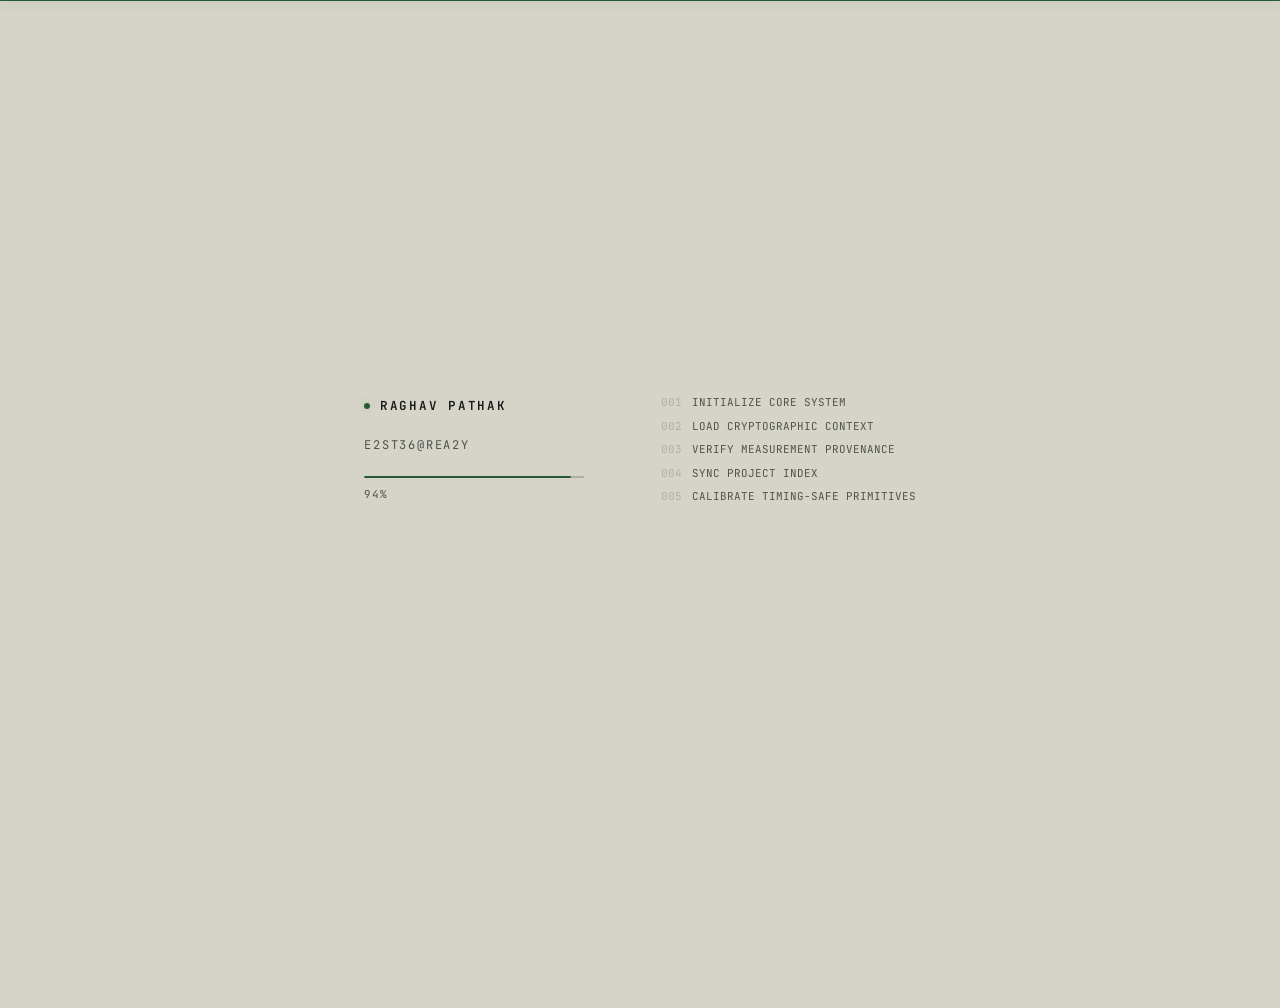
==== commit 0ddd18df: "Deploy portfolio: Verdigris & Slate palette, scroll-pinned spotlight sequence, project-card tilt, bo" ====
--- a/index.html
+++ b/index.html
@@ -1,242 +1,23 @@
-<!DOCTYPE html><html lang="en" data-astro-cid-37fxchfa> <head><meta charset="utf-8"><meta name="viewport" content="width=device-width, initial-scale=1"><meta name="description" content="AI Systems &#38; Cryptography Engineer. Building confidential LLM pipelines, autonomous agent workflows, and AST reachability triage."><link rel="canonical" href="https://raghavpathak.me/"><meta property="og:title" content="Raghav Pathak — AI Systems &#38; Cryptography"><meta property="og:description" content="AI Systems &#38; Cryptography Engineer. Portfolio showcasing applied AI systems, confidential compute, and verified AST triage."><meta property="og:url" content="https://raghavpathak.me/"><meta property="og:type" content="website"><meta property="og:image" content="https://raghavpathak.me/og.png"><meta property="og:image:width" content="1200"><meta property="og:image:height" content="630"><meta name="twitter:card" content="summary_large_image"><title>Raghav Pathak — AI Systems &amp; Cryptographic Engineering</title><link rel="stylesheet" href="/_astro/about.CEhJTLS2.css">
-<link rel="stylesheet" href="/_astro/index.Cg-ioeOF.css"></head> <body data-astro-cid-37fxchfa> <div class="interactive-bg-wrapper" id="interactive-bg-wrapper" aria-hidden="true" data-astro-cid-t4ic7t5r> <!-- Warm Architectural Micro-Grid --> <div class="ambient-grid-overlay" data-astro-cid-t4ic7t5r></div> <!-- Warm Breathing Ambient Aurora Meshes --> <div class="ambient-aurora-glow glow-terracotta" data-astro-cid-t4ic7t5r></div> <div class="ambient-aurora-glow glow-indigo" data-astro-cid-t4ic7t5r></div> <div class="ambient-aurora-glow glow-sage" data-astro-cid-t4ic7t5r></div> <!-- Interactive Dual-Domain Constellation Canvas --> <canvas id="ambient-canvas" class="ambient-canvas" data-astro-cid-t4ic7t5r></canvas> </div> <script>
-  (function() {
-    var canvas = document.getElementById('ambient-canvas');
-    if (!canvas) return;
-
-    var ctx = canvas.getContext('2d');
-    if (!ctx) return;
-
-    var width = 0;
-    var height = 0;
-    var animationFrameId = null;
-
-    // Smooth mouse position tracking with physics spring
-    var mouse = {
-      x: -2000,
-      y: -2000,
-      targetX: -2000,
-      targetY: -2000,
-      radius: 175,
-      isActive: false
-    };
-
-    function resize() {
-      var dpr = Math.min(window.devicePixelRatio || 1, 2);
-      width = canvas.width = window.innerWidth * dpr;
-      height = canvas.height = window.innerHeight * dpr;
-      canvas.style.width = window.innerWidth + 'px';
-      canvas.style.height = window.innerHeight + 'px';
-      ctx.scale(dpr, dpr);
-    }
-    resize();
-    window.addEventListener('resize', resize, { passive: true });
-
-    window.addEventListener('mousemove', function(e) {
-      mouse.targetX = e.clientX;
-      mouse.targetY = e.clientY;
-      mouse.isActive = true;
-    }, { passive: true });
-
-    window.addEventListener('mouseleave', function() {
-      mouse.targetX = -2000;
-      mouse.targetY = -2000;
-      mouse.isActive = false;
-    }, { passive: true });
-
-    // Touch support for interactive mobile canvas
-    window.addEventListener('touchmove', function(e) {
-      if (e.touches.length > 0) {
-        mouse.targetX = e.touches[0].clientX;
-        mouse.targetY = e.touches[0].clientY;
-        mouse.isActive = true;
-      }
-    }, { passive: true });
-
-    var isMobile = window.innerWidth < 768;
-    var particleCount = isMobile ? 26 : 48;
-    var particles = [];
-
-    // Node palette: Warm Terracotta (AI/Human), Slate Indigo (Cryptography), Soft Sand (Bridge)
-    var nodeColors = [
-      { r: 224, g: 122, b: 95, type: 'terracotta', glow: 'rgba(224, 122, 95, 0.7)' }, // Warm Terracotta
-      { r: 107, g: 127, b: 196, type: 'indigo', glow: 'rgba(107, 127, 196, 0.7)' },     // Slate Indigo
-      { r: 230, g: 204, b: 178, type: 'sand', glow: 'rgba(230, 204, 178, 0.6)' },       // Soft Sand
-      { r: 139, g: 168, b: 136, type: 'sage', glow: 'rgba(139, 168, 136, 0.7)' }        // Muted Sage
-    ];
-
-    for (var i = 0; i < particleCount; i++) {
-      var colorObj = nodeColors[i % nodeColors.length];
-      var isSpecial = i % 4 === 0;
-      particles.push({
-        x: Math.random() * window.innerWidth,
-        y: Math.random() * window.innerHeight,
-        vx: (Math.random() - 0.5) * 0.45,
-        vy: (Math.random() - 0.5) * 0.45,
-        baseRadius: isSpecial ? 2.8 : (Math.random() * 1.5 + 1.6),
-        alpha: Math.random() * 0.3 + 0.55, // Distinct, visible alpha (0.55 - 0.85)
-        color: colorObj,
-        isSpecial: isSpecial,
-        pulseOffset: Math.random() * Math.PI * 2
-      });
-    }
-
-    var time = 0;
-
-    function render() {
-      var displayWidth = window.innerWidth;
-      var displayHeight = window.innerHeight;
-      ctx.clearRect(0, 0, displayWidth, displayHeight);
-      time += 0.02;
-
-      // Fluid mouse lerping
-      mouse.x += (mouse.targetX - mouse.x) * 0.08;
-      mouse.y += (mouse.targetY - mouse.y) * 0.08;
-
-      var mode = document.documentElement.getAttribute('data-mode') || 'gui';
-      var isTerminal = mode === 'terminal';
-      var globalAlphaMul = isTerminal ? 0.4 : 1.0;
-
-      // Soft ambient light wash around cursor
-      if (mouse.isActive && mouse.x > 0 && mouse.y > 0 && !isTerminal) {
-        var radGrad = ctx.createRadialGradient(mouse.x, mouse.y, 0, mouse.x, mouse.y, 220);
-        radGrad.addColorStop(0, 'rgba(224, 122, 95, 0.07)');
-        radGrad.addColorStop(0.5, 'rgba(107, 127, 196, 0.04)');
-        radGrad.addColorStop(1, 'transparent');
-        ctx.fillStyle = radGrad;
-        ctx.fillRect(0, 0, displayWidth, displayHeight);
-      }
-
-      var maxConnectDist = isMobile ? 115 : 155;
-      var maxConnectDistSq = maxConnectDist * maxConnectDist;
-
-      // Draw connection lines first (behind particles)
-      for (var i = 0; i < particles.length; i++) {
-        var p1 = particles[i];
-
-        for (var j = i + 1; j < particles.length; j++) {
-          var p2 = particles[j];
-          var dx = p1.x - p2.x;
-          var dy = p1.y - p2.y;
-          var distSq = dx * dx + dy * dy;
-
-          if (distSq < maxConnectDistSq) {
-            var cDist = Math.sqrt(distSq);
-            var factor = 1 - cDist / maxConnectDist;
-            
-            // Check if near mouse for dynamic brightness amplification
-            var midX = (p1.x + p2.x) * 0.5;
-            var midY = (p1.y + p2.y) * 0.5;
-            var mdx = midX - mouse.x;
-            var mdy = midY - mouse.y;
-            var mDist = Math.sqrt(mdx * mdx + mdy * mdy);
-            var mouseBoost = (mDist < mouse.radius) ? (1 - mDist / mouse.radius) * 0.35 : 0;
-
-            // Highly visible line alpha (0.18 - 0.42 with mouse boost)
-            var lineAlpha = (factor * 0.22 + mouseBoost) * globalAlphaMul;
-
-            ctx.beginPath();
-            ctx.moveTo(p1.x, p1.y);
-            ctx.lineTo(p2.x, p2.y);
-            
-            // Subtle dual-tone line blending
-            if (p1.color.type === 'terracotta' || p2.color.type === 'terracotta') {
-              ctx.strokeStyle = 'rgba(224, 122, 95, ' + lineAlpha + ')';
-            } else {
-              ctx.strokeStyle = 'rgba(107, 127, 196, ' + lineAlpha + ')';
-            }
-            ctx.lineWidth = mouseBoost > 0 ? 1.3 : 0.95;
-            ctx.stroke();
-          }
-        }
-      }
-
-      // Update and draw luminescent nodes
-      for (var i = 0; i < particles.length; i++) {
-        var p = particles[i];
-
-        // Organic drift
-        p.x += p.vx;
-        p.y += p.vy;
-
-        // Smooth wrapping with boundary margin
-        if (p.x < -20) p.x = displayWidth + 20;
-        else if (p.x > displayWidth + 20) p.x = -20;
-        if (p.y < -20) p.y = displayHeight + 20;
-        else if (p.y > displayHeight + 20) p.y = -20;
-
-        // Fluid cursor repulsion
-        var cdx = p.x - mouse.x;
-        var cdy = p.y - mouse.y;
-        var dist = Math.sqrt(cdx * cdx + cdy * cdy);
-        if (dist < mouse.radius && dist > 0) {
-          var force = (mouse.radius - dist) / mouse.radius;
-          p.x += (cdx / dist) * force * 1.5;
-          p.y += (cdy / dist) * force * 1.5;
-        }
-
-        var breathing = Math.sin(time + p.pulseOffset) * 0.3;
-        var curRadius = p.baseRadius + breathing;
-        var curAlpha = Math.min(1.0, (p.alpha + breathing * 0.15) * globalAlphaMul);
-
-        // Draw outer glowing halo
-        ctx.save();
-        ctx.shadowBlur = p.isSpecial ? 12 : 7;
-        ctx.shadowColor = p.color.glow;
-
-        ctx.beginPath();
-        ctx.arc(p.x, p.y, curRadius, 0, Math.PI * 2);
-        ctx.fillStyle = 'rgba(' + p.color.r + ', ' + p.color.g + ', ' + p.color.b + ', ' + curAlpha + ')';
-        ctx.fill();
-
-        // Technical cross mark on special nodes
-        if (p.isSpecial && !isTerminal) {
-          var arm = 4.5;
-          ctx.strokeStyle = 'rgba(247, 244, 238, ' + (curAlpha * 0.6) + ')';
-          ctx.lineWidth = 1;
-          ctx.beginPath();
-          ctx.moveTo(p.x - arm, p.y);
-          ctx.lineTo(p.x + arm, p.y);
-          ctx.moveTo(p.x, p.y - arm);
-          ctx.lineTo(p.x, p.y + arm);
-          ctx.stroke();
-        }
-
-        ctx.restore();
-      }
-
-      animationFrameId = requestAnimationFrame(render);
-    }
-
-    document.addEventListener('visibilitychange', function() {
-      if (document.hidden) {
-        if (animationFrameId) cancelAnimationFrame(animationFrameId);
-      } else {
-        animationFrameId = requestAnimationFrame(render);
-      }
-    });
-
-    animationFrameId = requestAnimationFrame(render);
-  })();
-</script>    <div id="boot-overlay" class="boot-overlay" aria-hidden="true" data-astro-cid-qozdfemc> <div class="boot-minimal-center" data-astro-cid-qozdfemc> <!-- Clean Minimalist Monogram / Emblem --> <div class="boot-emblem" data-astro-cid-qozdfemc> <span class="boot-emblem-dot" data-astro-cid-qozdfemc></span> <span class="boot-emblem-name" data-astro-cid-qozdfemc>RAGHAV PATHAK</span> </div> <!-- Cryptographic Decryption Single-Line Status --> <div class="boot-scramble-line" id="boot-scramble-line" data-astro-cid-qozdfemc>
-INITIALIZING
-</div> <!-- Ultra-Thin Minimalist Progress Line & Percentage --> <div class="boot-progress-wrapper" data-astro-cid-qozdfemc> <div class="boot-progress-track" data-astro-cid-qozdfemc> <div class="boot-progress-bar" id="boot-progress-bar" data-astro-cid-qozdfemc></div> </div> <div class="boot-counter" id="boot-counter" data-astro-cid-qozdfemc>0%</div> </div> </div> </div> <script>
+<!DOCTYPE html><html lang="en" data-astro-cid-37fxchfa> <head><meta charset="utf-8"><meta name="viewport" content="width=device-width, initial-scale=1"><meta name="description" content="AI systems and applied cryptography engineer. Type a command to look around, or just start reading."><link rel="canonical" href="https://raghavpathak.me/"><meta property="og:title" content="Raghav Pathak"><meta property="og:description" content="AI systems and applied cryptography engineer."><meta property="og:url" content="https://raghavpathak.me/"><meta property="og:type" content="website"><meta property="og:image" content="https://raghavpathak.me/og.png"><meta property="og:image:width" content="1200"><meta property="og:image:height" content="630"><meta name="twitter:card" content="summary_large_image"><title>Raghav Pathak — AI Systems &amp; Applied Cryptography</title><link rel="stylesheet" href="/_astro/about.COLpCr-V.css">
+<style>.terminal-container[data-astro-cid-eqg5l7fp]{background:transparent;display:flex;flex-direction:column;width:100%;font-family:var(--font-mono);min-height:100%}.terminal-bar[data-astro-cid-eqg5l7fp]{display:flex;align-items:center;justify-content:space-between;gap:1rem;padding-bottom:.85rem;margin-bottom:1.25rem;border-bottom:1px solid var(--rule);user-select:none}.terminal-title[data-astro-cid-eqg5l7fp]{font-size:.82rem;color:var(--ink-dim);letter-spacing:.02em}.terminal-title[data-astro-cid-eqg5l7fp] .host[data-astro-cid-eqg5l7fp]{color:var(--copper)}.terminal-title[data-astro-cid-eqg5l7fp] .path[data-astro-cid-eqg5l7fp]{color:var(--signal)}.btn-term-action[data-astro-cid-eqg5l7fp]{background:transparent;border:1px solid var(--rule);color:var(--ink-quiet);padding:.2rem .65rem;border-radius:var(--radius-sm);font-size:.72rem;font-family:var(--font-mono);cursor:pointer;transition:all .15s ease}.btn-term-action[data-astro-cid-eqg5l7fp]:hover,.btn-term-action[data-astro-cid-eqg5l7fp]:focus-visible{border-color:var(--copper);color:var(--ink)}.terminal-body[data-astro-cid-eqg5l7fp]{font-size:.95rem;line-height:1.7;color:var(--sand);min-height:320px}.term-boot[data-astro-cid-eqg5l7fp]{margin-bottom:1rem;white-space:pre-wrap}.term-history[data-astro-cid-eqg5l7fp]{display:flex;flex-direction:column;gap:1.1rem;margin-bottom:1rem}.term-entry{display:flex;flex-direction:column;gap:.35rem}.term-cmd-header{display:flex;align-items:center;gap:.5rem;color:var(--ink)}.term-output{color:var(--sand);word-break:break-word}.term-output pre{margin:0;font-family:inherit;white-space:pre-wrap}.badge-tag{display:inline-block;font-size:.72rem;padding:.15rem .45rem;border-radius:var(--radius-sm);margin-right:.4rem;background:transparent;border:1px solid var(--rule);color:var(--ink-dim)}.text-copper{color:var(--copper)}.text-signal{color:var(--signal)}.text-terracotta{color:var(--terracotta)}.text-quiet{color:var(--ink-quiet)}.text-bold{font-weight:600;color:var(--ink)}.term-prompt-line[data-astro-cid-eqg5l7fp]{display:flex;align-items:center;gap:.45rem;margin-top:.25rem;position:relative}.prompt-user[data-astro-cid-eqg5l7fp]{color:var(--copper);font-weight:500}.prompt-tilde[data-astro-cid-eqg5l7fp]{color:var(--signal)}.prompt-symbol[data-astro-cid-eqg5l7fp]{color:var(--ink-quiet)}.term-input[data-astro-cid-eqg5l7fp]{flex:1;background:transparent;border:none;outline:none;color:var(--ink);font-family:var(--font-mono);font-size:.95rem;padding:.15rem 0}.term-input[data-astro-cid-eqg5l7fp]:focus-visible{outline:1px solid var(--copper);outline-offset:3px;border-radius:2px}.term-input[data-astro-cid-eqg5l7fp]::placeholder{color:var(--ink-quiet);font-style:italic}.term-caret[data-astro-cid-eqg5l7fp]{width:8px;height:1.1em;background:var(--copper);display:inline-block;animation:caretBlink 1s step-end infinite}@keyframes caretBlink{0%,49%{opacity:1}50%,to{opacity:0}}@media(prefers-reduced-motion:reduce){.term-caret[data-astro-cid-eqg5l7fp]{animation:none}}.term-hint-row[data-astro-cid-eqg5l7fp]{display:flex;align-items:center;flex-wrap:wrap;gap:.5rem;margin-top:1.75rem;padding-top:1rem;border-top:1px dashed var(--rule)}.hint-label[data-astro-cid-eqg5l7fp]{font-size:.75rem;color:var(--ink-quiet);margin-right:.25rem}.chip[data-astro-cid-eqg5l7fp]{background:transparent;border:1px solid var(--rule-bright);color:var(--copper);padding:.2rem .6rem;border-radius:9999px;font-size:.76rem;font-family:var(--font-mono);cursor:pointer;transition:all .15s ease}.chip[data-astro-cid-eqg5l7fp]:hover,.chip[data-astro-cid-eqg5l7fp]:focus-visible{background:var(--copper);color:var(--panel);border-color:var(--copper)}@media(max-width:640px){.terminal-body[data-astro-cid-eqg5l7fp]{min-height:260px;font-size:.88rem}}.terminal-home[data-astro-cid-j7pv25f6]{min-height:100vh;display:flex;align-items:flex-start;justify-content:center;padding:clamp(2rem,6vh,5rem) clamp(1rem,4vw,2.5rem)}.terminal-frame[data-astro-cid-j7pv25f6]{width:100%;max-width:880px;margin-top:clamp(1rem,8vh,6rem)}
+</style></head> <body data-astro-cid-37fxchfa> <div id="boot-overlay" class="boot-overlay" aria-hidden="true" data-astro-cid-qozdfemc> <div class="boot-scan-line" id="boot-scan-line" data-astro-cid-qozdfemc></div> <div class="boot-grid" data-astro-cid-qozdfemc> <div class="boot-main" data-astro-cid-qozdfemc> <div class="boot-emblem" data-astro-cid-qozdfemc> <span class="boot-emblem-dot" data-astro-cid-qozdfemc></span> <span class="boot-emblem-name" data-astro-cid-qozdfemc>RAGHAV PATHAK</span> </div> <div class="boot-scramble-line" id="boot-scramble-line" data-astro-cid-qozdfemc>INITIALIZING</div> <div class="boot-progress-wrapper" data-astro-cid-qozdfemc> <div class="boot-progress-track" data-astro-cid-qozdfemc> <div class="boot-progress-bar" id="boot-progress-bar" data-astro-cid-qozdfemc></div> </div> <div class="boot-counter" id="boot-counter" data-astro-cid-qozdfemc>0%</div> </div> </div> <div class="boot-log" id="boot-log" aria-hidden="true" data-astro-cid-qozdfemc></div> </div> </div> <script>
   (function() {
     var overlay = document.getElementById('boot-overlay');
     if (!overlay) return;
 
-    // Check if user has already seen boot sequence this session
+    var reduceMotion = window.matchMedia && window.matchMedia('(prefers-reduced-motion: reduce)').matches;
+
     var hasBooted = false;
     try {
       hasBooted = sessionStorage.getItem('portfolio_boot_seen') === 'true';
     } catch (e) {}
 
-    // Allow testing via ?reboot=true
     var urlParams = new URLSearchParams(window.location.search);
     var forceReboot = urlParams.get('reboot') === 'true';
 
-    if (hasBooted && !forceReboot) {
+    if ((hasBooted && !forceReboot) || reduceMotion) {
       overlay.style.display = 'none';
+      try { sessionStorage.setItem('portfolio_boot_seen', 'true'); } catch (e) {}
       return;
     }
 
@@ -245,13 +26,40 @@
     var scrambleEl = document.getElementById('boot-scramble-line');
     var barEl = document.getElementById('boot-progress-bar');
     var counterEl = document.getElementById('boot-counter');
+    var logEl = document.getElementById('boot-log');
 
     var isDone = false;
     var startTime = performance.now();
-    var duration = 1200; // Fast 1.2s total duration
+    var duration = 1700;
 
     var targetWords = ['DECRYPTING', 'CALIBRATING', 'SYSTEM READY'];
     var glyphs = '0123456789ABCDEF!@#$%&*';
+
+    var logLines = [
+      'INITIALIZE CORE SYSTEM',
+      'LOAD CRYPTOGRAPHIC CONTEXT',
+      'VERIFY MEASUREMENT PROVENANCE',
+      'SYNC PROJECT INDEX',
+      'CALIBRATE TIMING-SAFE PRIMITIVES',
+      'SYSTEM READY'
+    ];
+    var loggedCount = 0;
+
+    function appendLogLines(upTo) {
+      while (loggedCount < upTo && loggedCount < logLines.length) {
+        var line = document.createElement('div');
+        line.className = 'boot-log-line';
+        var idx = document.createElement('span');
+        idx.className = 'boot-log-idx';
+        idx.textContent = String(loggedCount + 1).padStart(3, '0');
+        var text = document.createElement('span');
+        text.textContent = logLines[loggedCount];
+        line.appendChild(idx);
+        line.appendChild(text);
+        if (logEl) logEl.appendChild(line);
+        loggedCount++;
+      }
+    }
 
     function finish() {
       if (isDone) return;
@@ -260,6 +68,7 @@
       if (barEl) barEl.style.width = '100%';
       if (counterEl) counterEl.textContent = '100%';
       if (scrambleEl) scrambleEl.textContent = 'SYSTEM READY';
+      appendLogLines(logLines.length);
 
       try {
         sessionStorage.setItem('portfolio_boot_seen', 'true');
@@ -276,14 +85,14 @@
       var elapsed = now - startTime;
       var progress = Math.min(elapsed / duration, 1);
 
-      // Smooth progress curve
       var ease = 1 - Math.pow(1 - progress, 2);
       var currentPct = Math.floor(ease * 100);
 
       if (barEl) barEl.style.width = currentPct + '%';
       if (counterEl) counterEl.textContent = currentPct + '%';
 
-      // Minimalist cryptographic scramble
+      appendLogLines(Math.ceil(progress * logLines.length));
+
       var wordIndex = Math.min(Math.floor(progress * targetWords.length), targetWords.length - 1);
       var targetWord = targetWords[wordIndex];
 
@@ -300,13 +109,12 @@
       if (progress < 1) {
         requestAnimationFrame(frame);
       } else {
-        setTimeout(finish, 150);
+        setTimeout(finish, 200);
       }
     }
 
     requestAnimationFrame(frame);
 
-    // Instant bypass on click or ESC
     overlay.addEventListener('click', finish);
     window.addEventListener('keydown', function(e) {
       if (e.key === 'Escape' || e.code === 'Escape') {
@@ -314,35 +122,70 @@
       }
     });
   })();
-</script>   <script>
-    // Dual View Mode Controller (Default to Visual GUI for high visual impact)
-    window.setPortfolioMode = function(mode) {
-      if (mode !== 'gui' && mode !== 'terminal') mode = 'gui';
-      document.documentElement.setAttribute('data-mode', mode);
-      document.body.setAttribute('data-mode', mode);
-      try { localStorage.setItem('portfolio-mode', mode); } catch (e) {}
-
-      var btnTerm = document.getElementById('btn-mode-term');
-      var btnGui = document.getElementById('btn-mode-gui');
-      if (btnTerm && btnGui) {
-        if (mode === 'gui') {
-          btnGui.classList.add('active');
-          btnTerm.classList.remove('active');
-        } else {
-          btnTerm.classList.add('active');
-          btnGui.classList.remove('active');
+</script>  <div class="interactive-bg-wrapper" id="interactive-bg-wrapper" aria-hidden="true" data-astro-cid-t4ic7t5r> <div class="paper-vignette" data-astro-cid-t4ic7t5r></div> <div class="paper-grain" data-astro-cid-t4ic7t5r></div> <div class="lantern-glow" id="lantern-glow" data-astro-cid-t4ic7t5r></div> </div> <script>
+  (function() {
+    var lantern = document.getElementById('lantern-glow');
+    var wrapper = document.getElementById('interactive-bg-wrapper');
+    if (!lantern || !wrapper) return;
+
+    var reduceMotion = window.matchMedia && window.matchMedia('(prefers-reduced-motion: reduce)').matches;
+    var canHover = window.matchMedia && window.matchMedia('(hover: hover) and (pointer: fine)').matches;
+
+    // --- Warm lantern light, gently trailing the cursor ---
+    if (canHover && !reduceMotion) {
+      var lx = window.innerWidth / 2;
+      var ly = window.innerHeight * 0.35;
+      var tx = lx;
+      var ty = ly;
+      var rafId = null;
+
+      window.addEventListener('mousemove', function(e) {
+        tx = e.clientX;
+        ty = e.clientY;
+        lantern.classList.add('is-lit');
+      }, { passive: true });
+
+      window.addEventListener('mouseleave', function() {
+        lantern.classList.remove('is-lit');
+      }, { passive: true });
+
+      function tick() {
+        lx += (tx - lx) * 0.045;
+        ly += (ty - ly) * 0.045;
+        lantern.style.transform = 'translate3d(' + (lx - 260) + 'px, ' + (ly - 260) + 'px, 0)';
+        rafId = requestAnimationFrame(tick);
+      }
+
+      document.addEventListener('visibilitychange', function() {
+        if (document.hidden) {
+          if (rafId) cancelAnimationFrame(rafId);
+          rafId = null;
+        } else if (!rafId) {
+          rafId = requestAnimationFrame(tick);
         }
-      }
-
-      if (mode === 'terminal') {
-        var input = document.getElementById('term-input');
-        if (input) {
-          setTimeout(function() { input.focus(); }, 60);
-        }
-      }
-    };
-
-    // Global Theme Controller (Modern / Matrix / Amber / Nord)
+      });
+
+      rafId = requestAnimationFrame(tick);
+    } else {
+      lantern.style.display = 'none';
+    }
+
+    // --- Slow parallax drift on the paper grain as the page scrolls ---
+    if (!reduceMotion) {
+      var ticking = false;
+      window.addEventListener('scroll', function() {
+        if (ticking) return;
+        ticking = true;
+        requestAnimationFrame(function() {
+          var offset = window.scrollY * 0.035;
+          wrapper.style.setProperty('--parallax-y', offset.toFixed(1) + 'px');
+          ticking = false;
+        });
+      }, { passive: true });
+    }
+  })();
+</script>   <main class="terminal-home" data-astro-cid-j7pv25f6> <div class="terminal-frame" data-astro-cid-j7pv25f6> <div class="terminal-container" id="terminal-app" data-astro-cid-eqg5l7fp> <div class="terminal-bar" data-astro-cid-eqg5l7fp> <div class="terminal-title" data-astro-cid-eqg5l7fp> <span class="host" data-astro-cid-eqg5l7fp>raghav@systems</span>:<span class="path" data-astro-cid-eqg5l7fp>~</span> </div> <button type="button" class="btn-term-action" id="btn-term-theme" onclick="typeof window.cycleTheme === 'function' ? window.cycleTheme() : null" title="Cycle color themes (Modern / Matrix / Amber / Nord)" data-astro-cid-eqg5l7fp>theme</button> </div> <div class="terminal-body" id="term-body" data-astro-cid-eqg5l7fp> <!-- Boot sequence renders here (typed, or instant under reduced motion) --> <div id="term-boot" class="term-boot" data-astro-cid-eqg5l7fp></div> <!-- Dynamic History Stream --> <div id="term-history" class="term-history" data-astro-cid-eqg5l7fp></div> <!-- Active Input Line --> <div class="term-prompt-line" id="term-input-wrapper" data-astro-cid-eqg5l7fp> <span class="prompt-user" data-astro-cid-eqg5l7fp>raghav@systems</span>:<span class="prompt-tilde" data-astro-cid-eqg5l7fp>~</span><span class="prompt-symbol" data-astro-cid-eqg5l7fp>$</span> <input type="text" id="term-input" class="term-input" autocomplete="off" autocorrect="off" autocapitalize="off" spellcheck="false" aria-label="Terminal command input" placeholder="" disabled data-astro-cid-eqg5l7fp> <span class="term-caret" id="term-caret" aria-hidden="true" data-astro-cid-eqg5l7fp></span> </div> <!-- Fallback hint for people who don't type: minimal, in-frame, never a nav bar --> <div class="term-hint-row" id="term-hint-row" hidden data-astro-cid-eqg5l7fp> <span class="hint-label" data-astro-cid-eqg5l7fp>try:</span> <button type="button" class="chip" data-cmd="help" data-astro-cid-eqg5l7fp>help</button> <button type="button" class="chip" data-cmd="cd work" data-astro-cid-eqg5l7fp>cd work</button> <button type="button" class="chip" data-cmd="open resume" data-astro-cid-eqg5l7fp>open resume</button> <button type="button" class="chip" data-cmd="whoami" data-astro-cid-eqg5l7fp>whoami</button> <button type="button" class="chip" data-cmd="cd about" data-astro-cid-eqg5l7fp>cd about</button> </div> </div> </div> <script type="module" src="/_astro/Terminal.astro_astro_type_script_index_0_lang.aNNAW0cd.js"></script>  </div> </main>  <script>
+  (function() {
     window.setPortfolioTheme = function(theme) {
       if (!theme || !['modern', 'matrix', 'amber', 'nord'].includes(theme)) theme = 'modern';
       if (theme === 'modern') {
@@ -353,7 +196,7 @@
       }
       try { localStorage.setItem('portfolio-theme', theme); } catch (e) {}
 
-      document.querySelectorAll('.btn-theme').forEach(function(btn) {
+      document.querySelectorAll('.btn-theme, .btn-theme-pill').forEach(function(btn) {
         if (btn.getAttribute('data-theme-val') === theme) {
           btn.classList.add('active');
         } else {
@@ -363,163 +206,63 @@
     };
 
     window.cycleTheme = function() {
-      var themes = ['modern', 'matrix', 'amber', 'nord'];
+      var themes = ['modern', 'amber', 'nord', 'matrix'];
       var current = document.documentElement.getAttribute('data-theme') || 'modern';
       var idx = themes.indexOf(current);
       var next = themes[(idx + 1) % themes.length];
       window.setPortfolioTheme(next);
     };
 
-    // Auto-initialize on first parse (DEFAULT TO GUI)
-    (function() {
-      var targetMode = 'gui';
-      try {
-        var savedMode = localStorage.getItem('portfolio-mode');
-        if (savedMode === 'terminal' || window.location.hash === '#terminal') targetMode = 'terminal';
-      } catch (e) {}
-      document.documentElement.setAttribute('data-mode', targetMode);
-
-      var targetTheme = 'modern';
-      try {
-        var savedTheme = localStorage.getItem('portfolio-theme');
-        if (savedTheme && ['modern', 'matrix', 'amber', 'nord'].includes(savedTheme)) targetTheme = savedTheme;
-      } catch (e) {}
-      if (targetTheme !== 'modern') document.documentElement.setAttribute('data-theme', targetTheme);
-
-      document.addEventListener('DOMContentLoaded', function() {
-        window.setPortfolioMode(targetMode);
-        window.setPortfolioTheme(targetTheme);
-      });
-    })();
-  </script>  <header class="site-header" data-astro-cid-j7pv25f6> <div class="brand" data-astro-cid-j7pv25f6> <a href="/" class="brand-name" data-astro-cid-j7pv25f6>RAGHAV PATHAK</a> <span class="brand-status" data-astro-cid-j7pv25f6> <span class="status-dot" data-astro-cid-j7pv25f6></span> AI &amp; SECURITY SYSTEMS
-</span> </div> <div class="nav-controls" data-astro-cid-j7pv25f6> <!-- Theme Switcher Pill --> <div class="theme-switch" role="group" aria-label="Theme Selector" data-astro-cid-j7pv25f6> <span class="theme-icon" title="Theme Selector" data-astro-cid-j7pv25f6>🎨</span> <button type="button" class="btn-theme active" data-theme-val="modern" onclick="window.setPortfolioTheme('modern')" title="Modern Dark" data-astro-cid-j7pv25f6>Modern</button> <button type="button" class="btn-theme" data-theme-val="matrix" onclick="window.setPortfolioTheme('matrix')" title="Matrix Phosphor" data-astro-cid-j7pv25f6>Matrix</button> <button type="button" class="btn-theme" data-theme-val="amber" onclick="window.setPortfolioTheme('amber')" title="Amber CRT" data-astro-cid-j7pv25f6>Amber</button> <button type="button" class="btn-theme" data-theme-val="nord" onclick="window.setPortfolioTheme('nord')" title="Nordic Frost" data-astro-cid-j7pv25f6>Nord</button> </div> <!-- Mode Switcher Pill --> <div class="mode-switch" role="group" aria-label="View Mode" data-astro-cid-j7pv25f6> <button type="button" class="btn-mode active" id="btn-mode-gui" onclick="window.setPortfolioMode('gui')" data-astro-cid-j7pv25f6> <span class="mode-icon" data-astro-cid-j7pv25f6>⊞</span> Visual GUI
-</button> <button type="button" class="btn-mode" id="btn-mode-term" onclick="window.setPortfolioMode('terminal')" data-astro-cid-j7pv25f6> <span class="mode-icon" data-astro-cid-j7pv25f6>&gt;_</span> Terminal
-</button> </div> <!-- Quick Navigation Links --> <nav class="header-links" data-astro-cid-j7pv25f6> <a href="#project-showcase" class="nav-link" data-astro-cid-j7pv25f6>Showcase</a> <a href="#skills-stack" class="nav-link" data-astro-cid-j7pv25f6>Skills</a> <a href="/resume/" class="nav-link" data-astro-cid-j7pv25f6>Resume</a> <a href="https://github.com/raghavpathak30" target="_blank" rel="noreferrer" class="nav-link" data-astro-cid-j7pv25f6>GitHub ↗</a> <a href="https://www.linkedin.com/in/raghav-pathak-b14b46282" target="_blank" rel="noreferrer" class="nav-link" data-astro-cid-j7pv25f6>LinkedIn ↗</a> </nav> </div> </header> <main class="page-viewport" data-astro-cid-j7pv25f6> <!-- ========================================== --> <!-- VIEW 1: LIVE INTERACTIVE TERMINAL WORKSTATION --> <!-- ========================================== --> <section id="view-terminal" class="view-panel" data-astro-cid-j7pv25f6> <div class="term-wrapper" data-astro-cid-j7pv25f6> <div class="terminal-container" id="terminal-app" data-astro-cid-eqg5l7fp> <div class="terminal-bar" data-astro-cid-eqg5l7fp> <div class="window-controls" data-astro-cid-eqg5l7fp> <span class="ctrl close" title="Close" data-astro-cid-eqg5l7fp></span> <span class="ctrl minimize" title="Minimize" data-astro-cid-eqg5l7fp></span> <span class="ctrl maximize" title="Maximize" data-astro-cid-eqg5l7fp></span> </div> <div class="terminal-title" data-astro-cid-eqg5l7fp> <span class="host" data-astro-cid-eqg5l7fp>raghav@security-systems</span>:<span class="path" data-astro-cid-eqg5l7fp>~</span> (bash)
-</div> <div class="terminal-actions" data-astro-cid-eqg5l7fp> <span class="pill-badge status-badge" data-astro-cid-eqg5l7fp><span class="pulse-dot" data-astro-cid-eqg5l7fp></span> SEAL 4.1 · ACTIVE</span> <button type="button" class="btn-term-action" id="btn-term-theme" onclick="typeof window.cycleTheme === 'function' ? window.cycleTheme() : null" title="Cycle color themes (Modern / Matrix / Amber / Nord)" data-astro-cid-eqg5l7fp>🎨 Theme</button> <button type="button" class="btn-term-action" id="btn-clear" title="Clear terminal" data-astro-cid-eqg5l7fp>clear</button> <button type="button" class="btn-term-action btn-gui-toggle" id="btn-toggle-visual" onclick="typeof window.setPortfolioMode === 'function' ? window.setPortfolioMode('gui') : document.dispatchEvent(new CustomEvent('switch-to-visual'))" title="Switch to Visual GUI Mode" data-astro-cid-eqg5l7fp>⊞ Visual Mode</button> </div> </div> <div class="terminal-body" id="term-body" data-astro-cid-eqg5l7fp> <!-- Static Welcome Output --> <div class="term-banner" data-astro-cid-eqg5l7fp> <pre class="ascii-banner" data-astro-cid-eqg5l7fp>██████╗  █████╗  ██████╗ ██╗  ██╗ █████╗ ██╗   ██╗
-██╔══██╗██╔══██╗██╔════╝ ██║  ██║██╔══██╗██║   ██║
-██████╔╝███████║██║  ███╗███████║███████║██║   ██║
-██╔══██╗██╔══██║██║   ██║██╔══██║██╔══██║╚██╗ ██╔╝
-██║  ██║██║  ██║╚██████╔╝██║  ██║██║  ██║ ╚████╔╝ 
-╚═╝  ╚═╝╚═╝  ╚═╝ ╚═════╝ ╚═╝  ╚═╝╚═╝  ╚═╝  ╚═══╝  
-</pre> <div class="banner-text" data-astro-cid-eqg5l7fp> <p class="role-line" data-astro-cid-eqg5l7fp><span class="highlight" data-astro-cid-eqg5l7fp>Raghav Pathak</span> // AI Engineering &amp; Systems Security Workstation</p> <p class="cred-line" data-astro-cid-eqg5l7fp>B.Tech CSE, LNMIIT (2027) · Grand Finalist, PSB CyberShield 2026 · Built with Gemini API &amp; Google AI Studio</p> <p class="hint-line" data-astro-cid-eqg5l7fp>Type <span class="cmd-pill" data-astro-cid-eqg5l7fp>help</span>, <span class="cmd-pill" data-astro-cid-eqg5l7fp>gemini</span>, or <span class="cmd-pill" data-astro-cid-eqg5l7fp>resume</span>, or click any quick action below:</p> </div> <!-- Quick Command Suggestions --> <div class="quick-chips" id="quick-chips" data-astro-cid-eqg5l7fp> <button type="button" class="chip" data-cmd="help" data-astro-cid-eqg5l7fp>help</button> <button type="button" class="chip" data-cmd="ai" data-astro-cid-eqg5l7fp>ai</button> <button type="button" class="chip" data-cmd="gemini" data-astro-cid-eqg5l7fp>gemini</button> <button type="button" class="chip" data-cmd="resume" data-astro-cid-eqg5l7fp>resume</button> <button type="button" class="chip" data-cmd="projects" data-astro-cid-eqg5l7fp>projects</button> <button type="button" class="chip" data-cmd="bench ppfdaas" data-astro-cid-eqg5l7fp>bench ppfdaas</button> <button type="button" class="chip" data-cmd="bench privadex" data-astro-cid-eqg5l7fp>bench privadex</button> <button type="button" class="chip" data-cmd="scan triage" data-astro-cid-eqg5l7fp>scan triage</button> <button type="button" class="chip" data-cmd="whoami" data-astro-cid-eqg5l7fp>whoami</button> <button type="button" class="chip" data-cmd="skills" data-astro-cid-eqg5l7fp>skills</button> <button type="button" class="chip" data-cmd="theme modern" data-astro-cid-eqg5l7fp>theme modern</button> <button type="button" class="chip" data-cmd="theme matrix" data-astro-cid-eqg5l7fp>theme matrix</button> </div> </div> <!-- Dynamic History Stream --> <div id="term-history" class="term-history" data-astro-cid-eqg5l7fp></div> <!-- Active Input Line --> <div class="term-prompt-line" id="term-input-wrapper" data-astro-cid-eqg5l7fp> <span class="prompt-user" data-astro-cid-eqg5l7fp>raghav@systems</span>:<span class="prompt-tilde" data-astro-cid-eqg5l7fp>~</span><span class="prompt-symbol" data-astro-cid-eqg5l7fp>$</span> <input type="text" id="term-input" class="term-input" autocomplete="off" autocorrect="off" autocapitalize="off" spellcheck="false" aria-label="Terminal input" placeholder="type command (try 'help' or 'bench ppfdaas')..." data-astro-cid-eqg5l7fp> </div> </div> </div>  <script type="module" src="/_astro/Terminal.astro_astro_type_script_index_0_lang.sbYBjLa4.js"></script> </div> <!-- Sleek Cyber Status Bar --> <div class="terminal-statusbar" data-astro-cid-j7pv25f6> <div class="statusbar-left" data-astro-cid-j7pv25f6> <span class="status-live-indicator" data-astro-cid-j7pv25f6> <span class="live-dot-cyan" data-astro-cid-j7pv25f6></span> <span class="live-status-text" data-astro-cid-j7pv25f6>WORKSTATION ONLINE</span> </span> <span class="statusbar-sep" data-astro-cid-j7pv25f6>/</span> <span class="statusbar-meta" data-astro-cid-j7pv25f6>GEMINI 1.5 PRO · SEAL 4.1 · AST BFS · 6 SYSTEMS</span> </div> <div class="statusbar-right" data-astro-cid-j7pv25f6> <span class="key-hint" data-astro-cid-j7pv25f6><kbd data-astro-cid-j7pv25f6>TAB</kbd> complete</span> <span class="key-hint" data-astro-cid-j7pv25f6><kbd data-astro-cid-j7pv25f6>↑↓</kbd> history</span> <span class="key-hint" data-astro-cid-j7pv25f6><kbd data-astro-cid-j7pv25f6>CTRL</kbd>+<kbd data-astro-cid-j7pv25f6>L</kbd> clear</span> <button type="button" class="btn-switch-gui-bar" onclick="window.setPortfolioMode('gui')" data-astro-cid-j7pv25f6> <span class="gui-icon" data-astro-cid-j7pv25f6>⊞</span> Switch to Visual GUI
-</button> </div> </div> </section> <!-- ========================================== --> <!-- VIEW 2: DYNAMIC HIGH-IMPACT VISUAL GUI     --> <!-- ========================================== --> <section id="view-gui" class="view-panel" data-astro-cid-j7pv25f6> <!-- Minimal Text, High Visual Impact Hero Section --> <header class="cinematic-hero" data-astro-cid-j7pv25f6> <div class="hero-container" data-astro-cid-j7pv25f6> <!-- Dual-Domain Identity Row --> <div class="dual-domain-pill-row" data-astro-cid-j7pv25f6> <span class="hero-domain-pill hdp-ai" data-astro-cid-j7pv25f6> <span class="hdp-dot" data-astro-cid-j7pv25f6></span> AI Engineering &amp; LLMs
-</span> <span class="hdp-divider" data-astro-cid-j7pv25f6>/</span> <span class="hero-domain-pill hdp-sec" data-astro-cid-j7pv25f6> <span class="hdp-dot" data-astro-cid-j7pv25f6></span> Cryptography &amp; Systems
-</span> </div> <!-- Massive Display Headline --> <h1 class="hero-headline" data-astro-cid-j7pv25f6>
-Engineering Provably Secure Systems &amp; Intelligent AI Pipelines.
-</h1> <!-- Ultra-Clean Subhead --> <p class="hero-punch-sub" data-astro-cid-j7pv25f6>
-Bridging confidential homomorphic compute, zero-hallucination agentic workflows with Google AI Studio, and zero-false-negative AST reachability triage.
-</p> <!-- Action Buttons Bar --> <div class="hero-cta-group" data-astro-cid-j7pv25f6> <a href="#project-showcase" class="cta-primary" data-astro-cid-j7pv25f6> <span data-astro-cid-j7pv25f6>Explore Projects</span> <span class="cta-arrow" data-astro-cid-j7pv25f6>&darr;</span> </a> <a href="#skills-stack" class="cta-secondary" data-astro-cid-j7pv25f6> <span data-astro-cid-j7pv25f6>Dual-Core Stack</span> <span class="cta-arrow" data-astro-cid-j7pv25f6>&darr;</span> </a> <button type="button" class="cta-terminal" onclick="window.setPortfolioMode('terminal')" data-astro-cid-j7pv25f6> <span class="cta-term-icon" data-astro-cid-j7pv25f6>&gt;_</span> <span data-astro-cid-j7pv25f6>Terminal Mode</span> </button> <a href="/resume/" class="cta-ghost" data-astro-cid-j7pv25f6> <span data-astro-cid-j7pv25f6>Resume ↗</span> </a> </div> <!-- Architectural System Telemetry Card --> <div class="hero-tech-status-card" data-astro-cid-j7pv25f6> <div class="htsc-header" data-astro-cid-j7pv25f6> <span class="htsc-dot" data-astro-cid-j7pv25f6></span> <span class="htsc-title" data-astro-cid-j7pv25f6>CORE INVARIANTS // PRODUCTION TARGETS</span> <span class="htsc-badge" data-astro-cid-j7pv25f6>VERIFIED PASS</span> </div> <div class="htsc-grid" data-astro-cid-j7pv25f6> <div class="htsc-item" data-astro-cid-j7pv25f6> <span class="htsc-label" data-astro-cid-j7pv25f6>CONFIDENTIAL COMPUTE</span> <span class="htsc-val" data-astro-cid-j7pv25f6>0 Server Plaintext · SEAL 4.1</span> </div> <div class="htsc-item" data-astro-cid-j7pv25f6> <span class="htsc-label" data-astro-cid-j7pv25f6>CITATION GROUNDING</span> <span class="htsc-val" data-astro-cid-j7pv25f6>0 Fabricated Facts · Gemini 1.5</span> </div> <div class="htsc-item" data-astro-cid-j7pv25f6> <span class="htsc-label" data-astro-cid-j7pv25f6>STATIC REACHABILITY</span> <span class="htsc-val" data-astro-cid-j7pv25f6>0 False Negatives · AST BFS</span> </div> </div> </div> </div> </header> <!-- Interactive Skills Stack Section (Visual Tags) --> <section class="skills-stack-section" id="skills-stack" data-astro-cid-33ew6i4m> <div class="skills-header" data-astro-cid-33ew6i4m> <div class="sh-tag-row" data-astro-cid-33ew6i4m> <span class="hud-pill" data-astro-cid-33ew6i4m>DUAL-CORE ARCHITECTURE</span> </div> <h2 class="sh-title" data-astro-cid-33ew6i4m>Technical Domains &amp; Capabilities</h2> <p class="sh-sub" data-astro-cid-33ew6i4m>
-A human engineer bridging applied cryptography with generative AI systems.
-</p> </div> <div class="skills-pillars-grid" data-astro-cid-33ew6i4m> <!-- PILLAR 1: AI ENGINEERING & LLM DEVELOPMENT --> <div class="pillar-card pillar-ai" id="pillar-ai" data-astro-cid-33ew6i4m> <div class="pillar-head" data-astro-cid-33ew6i4m> <div class="pillar-title-group" data-astro-cid-33ew6i4m> <span class="pillar-badge badge-ai" data-astro-cid-33ew6i4m>CORE PILLAR 01</span> <h3 class="pillar-heading" data-astro-cid-33ew6i4m>AI Engineering &amp; LLM Development</h3> <p class="pillar-summary" data-astro-cid-33ew6i4m>Gemini API, Google AI Studio, multimodal agents &amp; grounding gates</p> </div> <span class="pillar-code-tag" data-astro-cid-33ew6i4m>[AI_LLM]</span> </div> <div class="visual-tags-list" data-astro-cid-33ew6i4m> <div class="visual-tag-item tag-ai" data-tag-idx="0" tabindex="0" data-astro-cid-33ew6i4m> <div class="tag-main" data-astro-cid-33ew6i4m> <span class="tag-dot-ai" data-astro-cid-33ew6i4m></span> <span class="tag-name" data-astro-cid-33ew6i4m>LLM Application Engineering (Gemini API)</span> <span class="tag-badge" data-astro-cid-33ew6i4m>Gemini 1.5 Pro / Flash</span> </div> <p class="tag-micro-desc" data-astro-cid-33ew6i4m>Multimodal document comprehension, native function calling, and structured Pydantic schema enforcement.</p> <div class="tag-projects-row" data-astro-cid-33ew6i4m> <span class="tp-label" data-astro-cid-33ew6i4m>Applied in:</span> <span class="tp-pill" data-astro-cid-33ew6i4m>Dispute Desk</span><span class="tp-pill" data-astro-cid-33ew6i4m>PwnBot</span> </div> </div><div class="visual-tag-item tag-ai" data-tag-idx="1" tabindex="0" data-astro-cid-33ew6i4m> <div class="tag-main" data-astro-cid-33ew6i4m> <span class="tag-dot-ai" data-astro-cid-33ew6i4m></span> <span class="tag-name" data-astro-cid-33ew6i4m>AI Workflows (Google AI Studio)</span> <span class="tag-badge" data-astro-cid-33ew6i4m>Prompt Caching &amp; Studio</span> </div> <p class="tag-micro-desc" data-astro-cid-33ew6i4m>Context caching for complex rulesets, system instruction calibration, and deterministic evaluation harnesses.</p> <div class="tag-projects-row" data-astro-cid-33ew6i4m> <span class="tp-label" data-astro-cid-33ew6i4m>Applied in:</span> <span class="tp-pill" data-astro-cid-33ew6i4m>Dispute Desk</span> </div> </div><div class="visual-tag-item tag-ai" data-tag-idx="2" tabindex="0" data-astro-cid-33ew6i4m> <div class="tag-main" data-astro-cid-33ew6i4m> <span class="tag-dot-ai" data-astro-cid-33ew6i4m></span> <span class="tag-name" data-astro-cid-33ew6i4m>Generative AI Pipelines &amp; Autonomous Agents</span> <span class="tag-badge" data-astro-cid-33ew6i4m>Agent Architecture</span> </div> <p class="tag-micro-desc" data-astro-cid-33ew6i4m>End-to-end multimodal dispute representment, timeline synthesis, and closed-loop tool dispatch.</p> <div class="tag-projects-row" data-astro-cid-33ew6i4m> <span class="tp-label" data-astro-cid-33ew6i4m>Applied in:</span> <span class="tp-pill" data-astro-cid-33ew6i4m>Dispute Desk</span><span class="tp-pill" data-astro-cid-33ew6i4m>SetuGuard</span> </div> </div><div class="visual-tag-item tag-ai" data-tag-idx="3" tabindex="0" data-astro-cid-33ew6i4m> <div class="tag-main" data-astro-cid-33ew6i4m> <span class="tag-dot-ai" data-astro-cid-33ew6i4m></span> <span class="tag-name" data-astro-cid-33ew6i4m>Zero-Hallucination Citation Grounding</span> <span class="tag-badge" data-astro-cid-33ew6i4m>Provable Grounding</span> </div> <p class="tag-micro-desc" data-astro-cid-33ew6i4m>Two-stage verification gates matching generated evidentiary tokens against verified telemetry payloads.</p> <div class="tag-projects-row" data-astro-cid-33ew6i4m> <span class="tp-label" data-astro-cid-33ew6i4m>Applied in:</span> <span class="tp-pill" data-astro-cid-33ew6i4m>Dispute Desk</span><span class="tp-pill" data-astro-cid-33ew6i4m>SetuGuard</span> </div> </div> </div> </div> <!-- PILLAR 2: CRYPTOGRAPHY & SYSTEM SECURITY --> <div class="pillar-card pillar-security" id="pillar-sec" data-astro-cid-33ew6i4m> <div class="pillar-head" data-astro-cid-33ew6i4m> <div class="pillar-title-group" data-astro-cid-33ew6i4m> <span class="pillar-badge badge-sec" data-astro-cid-33ew6i4m>CORE PILLAR 02</span> <h3 class="pillar-heading" data-astro-cid-33ew6i4m>Cryptography &amp; System Security</h3> <p class="pillar-summary" data-astro-cid-33ew6i4m>Side-channel auditing, DSS modular math, homomorphic compute &amp; AST BFS</p> </div> <span class="pillar-code-tag" data-astro-cid-33ew6i4m>[CRYPTO_SEC]</span> </div> <div class="visual-tags-list" data-astro-cid-33ew6i4m> <div class="visual-tag-item tag-sec" data-tag-idx="0" tabindex="0" data-astro-cid-33ew6i4m> <div class="tag-main" data-astro-cid-33ew6i4m> <span class="tag-dot-sec" data-astro-cid-33ew6i4m></span> <span class="tag-name" data-astro-cid-33ew6i4m>Timing Side-Channel Attacks &amp; Auditing</span> <span class="tag-badge" data-astro-cid-33ew6i4m>Side-Channel Analysis</span> </div> <p class="tag-micro-desc" data-astro-cid-33ew6i4m>Constant-time modular arithmetic, memory access leakage mitigation, and statistical timing profile validation.</p> <div class="tag-projects-row" data-astro-cid-33ew6i4m> <span class="tp-label" data-astro-cid-33ew6i4m>Applied in:</span> <span class="tp-pill" data-astro-cid-33ew6i4m>Timing-attack-dss</span><span class="tp-pill" data-astro-cid-33ew6i4m>PrivaDEX</span> </div> </div><div class="visual-tag-item tag-sec" data-tag-idx="1" tabindex="0" data-astro-cid-33ew6i4m> <div class="tag-main" data-astro-cid-33ew6i4m> <span class="tag-dot-sec" data-astro-cid-33ew6i4m></span> <span class="tag-name" data-astro-cid-33ew6i4m>Cryptographic Protocols &amp; DSS Modular Arithmetic</span> <span class="tag-badge" data-astro-cid-33ew6i4m>Modular Math &amp; DSA</span> </div> <p class="tag-micro-desc" data-astro-cid-33ew6i4m>Discrete log signatures, modulo reductions, polynomial blinding, and RLWE lattice constructions.</p> <div class="tag-projects-row" data-astro-cid-33ew6i4m> <span class="tp-label" data-astro-cid-33ew6i4m>Applied in:</span> <span class="tp-pill" data-astro-cid-33ew6i4m>PPFDaaS</span><span class="tp-pill" data-astro-cid-33ew6i4m>PrivaDEX</span> </div> </div><div class="visual-tag-item tag-sec" data-tag-idx="2" tabindex="0" data-astro-cid-33ew6i4m> <div class="tag-main" data-astro-cid-33ew6i4m> <span class="tag-dot-sec" data-astro-cid-33ew6i4m></span> <span class="tag-name" data-astro-cid-33ew6i4m>Homomorphic Encryption (Microsoft SEAL 4.1)</span> <span class="tag-badge" data-astro-cid-33ew6i4m>CKKS &amp; BFV Schemes</span> </div> <p class="tag-micro-desc" data-astro-cid-33ew6i4m>Encrypted inference with zero server secret keys, Galois rotations, and polynomial modulus chain tuning.</p> <div class="tag-projects-row" data-astro-cid-33ew6i4m> <span class="tp-label" data-astro-cid-33ew6i4m>Applied in:</span> <span class="tp-pill" data-astro-cid-33ew6i4m>PPFDaaS</span><span class="tp-pill" data-astro-cid-33ew6i4m>PrivaDEX</span> </div> </div><div class="visual-tag-item tag-sec" data-tag-idx="3" tabindex="0" data-astro-cid-33ew6i4m> <div class="tag-main" data-astro-cid-33ew6i4m> <span class="tag-dot-sec" data-astro-cid-33ew6i4m></span> <span class="tag-name" data-astro-cid-33ew6i4m>Static AST Reachability &amp; Invariant Verification</span> <span class="tag-badge" data-astro-cid-33ew6i4m>AST Call-Graph BFS</span> </div> <p class="tag-micro-desc" data-astro-cid-33ew6i4m>Dynamic dispatch resolution, reachable CVE call-path traversal, and automated triage verification.</p> <div class="tag-projects-row" data-astro-cid-33ew6i4m> <span class="tp-label" data-astro-cid-33ew6i4m>Applied in:</span> <span class="tp-pill" data-astro-cid-33ew6i4m>reachability-triage</span> </div> </div> </div> </div> </div> </section>  <!-- Dynamic Cinematic Project Showcase (One punchy sentence per project) --> <div class="showcase-section-header" data-astro-cid-j7pv25f6> <div class="ssh-container" data-astro-cid-j7pv25f6> <span class="ssh-eyebrow" data-astro-cid-j7pv25f6>CINEMATIC PROJECT SHOWCASE</span> <h2 class="ssh-title" data-astro-cid-j7pv25f6>Verified Systems &amp; Pipelines</h2> <p class="ssh-desc" data-astro-cid-j7pv25f6>
-Scroll down to transition through systems. Each project is engineered with provable invariants and real execution harnesses.
-</p> </div> </div> <section class="dynamic-showcase" id="project-showcase" data-astro-cid-7wpgxigg> <!-- Sticky Side Navigation Rail --> <aside class="showcase-nav-rail" aria-label="Project Navigation Rail" data-astro-cid-7wpgxigg> <div class="rail-track" data-astro-cid-7wpgxigg> <div class="rail-indicator" id="rail-progress-bar" data-astro-cid-7wpgxigg></div> </div> <div class="rail-items" data-astro-cid-7wpgxigg> <a href="#slide-dispute-desk" class="rail-dot active" data-slug="dispute-desk" data-idx="0" title="Dispute Desk" data-astro-cid-7wpgxigg> <span class="dot-num" data-astro-cid-7wpgxigg>01</span> <span class="dot-title" data-astro-cid-7wpgxigg>Dispute Desk</span> </a><a href="#slide-ppfdaas" class="rail-dot " data-slug="ppfdaas" data-idx="1" title="PPFDaaS" data-astro-cid-7wpgxigg> <span class="dot-num" data-astro-cid-7wpgxigg>02</span> <span class="dot-title" data-astro-cid-7wpgxigg>PPFDaaS</span> </a><a href="#slide-reachability-triage" class="rail-dot " data-slug="reachability-triage" data-idx="2" title="reachability-triage" data-astro-cid-7wpgxigg> <span class="dot-num" data-astro-cid-7wpgxigg>03</span> <span class="dot-title" data-astro-cid-7wpgxigg>reachability-triage</span> </a><a href="#slide-setuguard" class="rail-dot " data-slug="setuguard" data-idx="3" title="SetuGuard" data-astro-cid-7wpgxigg> <span class="dot-num" data-astro-cid-7wpgxigg>04</span> <span class="dot-title" data-astro-cid-7wpgxigg>SetuGuard</span> </a><a href="#slide-privadex" class="rail-dot " data-slug="privadex" data-idx="4" title="PrivaDEX" data-astro-cid-7wpgxigg> <span class="dot-num" data-astro-cid-7wpgxigg>05</span> <span class="dot-title" data-astro-cid-7wpgxigg>PrivaDEX</span> </a><a href="#slide-pwnbot" class="rail-dot " data-slug="pwnbot" data-idx="5" title="PwnBot" data-astro-cid-7wpgxigg> <span class="dot-num" data-astro-cid-7wpgxigg>06</span> <span class="dot-title" data-astro-cid-7wpgxigg>PwnBot</span> </a> </div> </aside> <!-- Floating Keyboard & Scroll Hint HUD --> <div class="floating-scroll-hud" data-astro-cid-7wpgxigg> <div class="hud-content" data-astro-cid-7wpgxigg> <span class="hud-label" data-astro-cid-7wpgxigg>SCROLL OR USE ARROWS</span> <span class="hud-keys" data-astro-cid-7wpgxigg><kbd data-astro-cid-7wpgxigg>↓</kbd> <kbd data-astro-cid-7wpgxigg>↑</kbd></span> <span class="hud-sep" data-astro-cid-7wpgxigg>·</span> <span class="hud-counter" id="active-project-counter" data-astro-cid-7wpgxigg>01 / 06</span> </div> </div> <!-- Pinned Scroll Slides Deck --> <div class="slides-deck" id="slides-deck" data-astro-cid-7wpgxigg> <article class="project-slide slide-ai" id="slide-dispute-desk" data-slug="dispute-desk" data-index="1" data-astro-cid-7wpgxigg> <div class="slide-ambient-aura" data-astro-cid-7wpgxigg></div> <div class="slide-inner-grid" data-astro-cid-7wpgxigg> <!-- Left Column: Striking Typography & Punchline --> <div class="slide-text-col" data-astro-cid-7wpgxigg> <!-- Top Metadata Row --> <div class="slide-meta-row" data-astro-cid-7wpgxigg> <span class="slide-index-badge" data-astro-cid-7wpgxigg>
-// 01 OF 06 </span> <span class="domain-pill dp-ai" data-astro-cid-7wpgxigg> ✦ AI ENGINEERING &amp; LLMs </span> <span class="video-pill" data-astro-cid-7wpgxigg> <span class="vid-dot" data-astro-cid-7wpgxigg></span> VIDEO DEMO
-</span> </div> <!-- Project Title with Striking Display Typography --> <h2 class="slide-title" data-astro-cid-7wpgxigg> <a href="/work/dispute-desk/" class="title-link" data-astro-cid-7wpgxigg> Dispute Desk </a> </h2> <!-- One Massive, Punchy Sentence per Project --> <div class="punchline-wrapper" data-astro-cid-7wpgxigg> <p class="slide-punchline" data-astro-cid-7wpgxigg> Autonomous multimodal agent that ingests payment chargebacks, extracts timeline evidence, and synthesizes audit-proof representment cases with zero hallucinated citations. </p> </div> <!-- Interactive Tech Stack Tags --> <div class="slide-tags-row" data-astro-cid-7wpgxigg> <span class="interactive-tag tag-glow-ai" data-astro-cid-7wpgxigg> Python </span><span class="interactive-tag tag-glow-ai" data-astro-cid-7wpgxigg> Gemini API </span><span class="interactive-tag tag-glow-ai" data-astro-cid-7wpgxigg> Google AI Studio </span><span class="interactive-tag tag-glow-ai" data-astro-cid-7wpgxigg> FastAPI </span><span class="interactive-tag tag-glow-ai" data-astro-cid-7wpgxigg> Pydantic </span><span class="interactive-tag tag-glow-ai" data-astro-cid-7wpgxigg> Grounding Gate </span> </div> <!-- Clear Action Bar --> <div class="slide-actions-bar" data-astro-cid-7wpgxigg> <a href="/work/dispute-desk/" class="btn-deep-dive" data-astro-cid-7wpgxigg> <span data-astro-cid-7wpgxigg>Explore Architecture &amp; Deep Dive</span> <span class="btn-arrow" data-astro-cid-7wpgxigg>&rarr;</span> </a> <a href="/work/dispute-desk/#video-walkthrough" class="btn-watch-demo" data-astro-cid-7wpgxigg> <span class="btn-play" data-astro-cid-7wpgxigg>▶</span> <span data-astro-cid-7wpgxigg>Watch Video Walkthrough</span> </a> <a href="https://github.com/raghavpathak30/dispute-desk" target="_blank" rel="noreferrer" class="btn-github-link" title="Open GitHub Repository" data-astro-cid-7wpgxigg> <span data-astro-cid-7wpgxigg>GitHub ↗</span> </a> </div> </div> <!-- Right Column: Visual System Hologram & Architecture Preview Graphic --> <div class="slide-visual-col" data-astro-cid-7wpgxigg> <a href="/work/dispute-desk/" class="visual-card-link" aria-label="View Dispute Desk deep dive" data-astro-cid-7wpgxigg> <div class="hologram-card" data-astro-cid-7wpgxigg> <div class="hc-header" data-astro-cid-7wpgxigg> <span class="hc-status-dot hcsd-ai" data-astro-cid-7wpgxigg></span> <span class="hc-id" data-astro-cid-7wpgxigg>SYSTEM::DISPUTE-DESK</span> <span class="hc-type" data-astro-cid-7wpgxigg>NEURAL AGENT</span> </div> <!-- Dynamic Visual Telemetry Windows per Project --> <div class="hc-graphic-canvas" data-astro-cid-7wpgxigg> <div class="code-telemetry-window" data-astro-cid-7wpgxigg> <div class="ctw-bar" data-astro-cid-7wpgxigg> <span class="ctw-file" data-astro-cid-7wpgxigg>dispute_pipeline.py</span> <span class="ctw-status text-emerald" data-astro-cid-7wpgxigg>READY</span> </div> <pre class="ctw-code" data-astro-cid-7wpgxigg><code data-astro-cid-7wpgxigg><span class="text-quiet" data-astro-cid-7wpgxigg>[0.00s]</span> Ingesting Visa dispute PDF (Reason Code: 10.4)
-<span class="text-quiet" data-astro-cid-7wpgxigg>[0.34s]</span> Context cache hit: Visa Compelling Evidence 3.0
-<span class="text-quiet" data-astro-cid-7wpgxigg>[0.89s]</span> Gemini 1.5 Pro: Synthesizing timeline evidence
-<span class="text-quiet" data-astro-cid-7wpgxigg>[1.42s]</span> Grounding Gate: PASS (0 ungrounded claims)
-<span class="text-quiet" data-astro-cid-7wpgxigg>[1.98s]</span> Formatted representment PDF generated</code></pre> <a href="/work/dispute-desk/#video-walkthrough" class="ctw-demo-pill" data-astro-cid-7wpgxigg> <span class="ctw-play" data-astro-cid-7wpgxigg>▶</span> Watch 5-Min Video Walkthrough (YouTube) ↗
-</a> </div>      </div> <div class="hc-footer" data-astro-cid-7wpgxigg> <span class="hc-subtext" data-astro-cid-7wpgxigg>Multimodal Telemetry &amp; Citation Grounding Gate</span> <span class="hc-cta-hint" data-astro-cid-7wpgxigg>View Technical Breakdown &rarr;</span> </div> </div> </a> </div> </div> </article><article class="project-slide slide-security" id="slide-ppfdaas" data-slug="ppfdaas" data-index="2" data-astro-cid-7wpgxigg> <div class="slide-ambient-aura" data-astro-cid-7wpgxigg></div> <div class="slide-inner-grid" data-astro-cid-7wpgxigg> <!-- Left Column: Striking Typography & Punchline --> <div class="slide-text-col" data-astro-cid-7wpgxigg> <!-- Top Metadata Row --> <div class="slide-meta-row" data-astro-cid-7wpgxigg> <span class="slide-index-badge" data-astro-cid-7wpgxigg>
-// 02 OF 06 </span> <span class="domain-pill dp-sec" data-astro-cid-7wpgxigg> 🛡️ CRYPTOGRAPHY &amp; SECURITY </span>  </div> <!-- Project Title with Striking Display Typography --> <h2 class="slide-title" data-astro-cid-7wpgxigg> <a href="/work/ppfdaas/" class="title-link" data-astro-cid-7wpgxigg> PPFDaaS </a> </h2> <!-- One Massive, Punchy Sentence per Project --> <div class="punchline-wrapper" data-astro-cid-7wpgxigg> <p class="slide-punchline" data-astro-cid-7wpgxigg> Evaluates neural fraud risk across client transactions without ever decrypting sensitive financial data, utilizing CKKS homomorphic encryption with zero server secret keys. </p> </div> <!-- Interactive Tech Stack Tags --> <div class="slide-tags-row" data-astro-cid-7wpgxigg> <span class="interactive-tag tag-glow-sec" data-astro-cid-7wpgxigg> C++ </span><span class="interactive-tag tag-glow-sec" data-astro-cid-7wpgxigg> Python </span><span class="interactive-tag tag-glow-sec" data-astro-cid-7wpgxigg> Microsoft SEAL </span><span class="interactive-tag tag-glow-sec" data-astro-cid-7wpgxigg> gRPC </span><span class="interactive-tag tag-glow-sec" data-astro-cid-7wpgxigg> Docker </span><span class="interactive-tag tag-glow-sec" data-astro-cid-7wpgxigg> CMake </span> </div> <!-- Clear Action Bar --> <div class="slide-actions-bar" data-astro-cid-7wpgxigg> <a href="/work/ppfdaas/" class="btn-deep-dive" data-astro-cid-7wpgxigg> <span data-astro-cid-7wpgxigg>Explore Architecture &amp; Deep Dive</span> <span class="btn-arrow" data-astro-cid-7wpgxigg>&rarr;</span> </a>  <a href="https://github.com/raghavpathak30/PPFDaaS" target="_blank" rel="noreferrer" class="btn-github-link" title="Open GitHub Repository" data-astro-cid-7wpgxigg> <span data-astro-cid-7wpgxigg>GitHub ↗</span> </a> </div> </div> <!-- Right Column: Visual System Hologram & Architecture Preview Graphic --> <div class="slide-visual-col" data-astro-cid-7wpgxigg> <a href="/work/ppfdaas/" class="visual-card-link" aria-label="View PPFDaaS deep dive" data-astro-cid-7wpgxigg> <div class="hologram-card" data-astro-cid-7wpgxigg> <div class="hc-header" data-astro-cid-7wpgxigg> <span class="hc-status-dot hcsd-sec" data-astro-cid-7wpgxigg></span> <span class="hc-id" data-astro-cid-7wpgxigg>SYSTEM::PPFDAAS</span> <span class="hc-type" data-astro-cid-7wpgxigg>PROVABLE COMPUTE</span> </div> <!-- Dynamic Visual Telemetry Windows per Project --> <div class="hc-graphic-canvas" data-astro-cid-7wpgxigg>  <div class="code-telemetry-window" data-astro-cid-7wpgxigg> <div class="ctw-bar" data-astro-cid-7wpgxigg> <span class="ctw-file" data-astro-cid-7wpgxigg>ckks_evaluator.cpp</span> <span class="ctw-status text-cyan" data-astro-cid-7wpgxigg>SEAL 4.1</span> </div> <pre class="ctw-code" data-astro-cid-7wpgxigg><code data-astro-cid-7wpgxigg><span class="text-quiet" data-astro-cid-7wpgxigg>Scheme:</span>        CKKS (RNS-variant, Depth-1)
-<span class="text-quiet" data-astro-cid-7wpgxigg>Parameters:</span>    poly_modulus_degree = 8192
-<span class="text-quiet" data-astro-cid-7wpgxigg>Coeff Modulus:</span> 160-bit modulus chain
-<span class="text-quiet" data-astro-cid-7wpgxigg>Server Keys:</span>   0 Bytes (Evaluation keys only)
-<span class="text-quiet" data-astro-cid-7wpgxigg>Mean Latency:</span>  7.54 ms (p99 7.79 ms, n=1,000)
-<span class="text-quiet" data-astro-cid-7wpgxigg>Throughput:</span>    198.7 req/s closed-loop peak</code></pre> </div>     </div> <div class="hc-footer" data-astro-cid-7wpgxigg> <span class="hc-subtext" data-astro-cid-7wpgxigg>CKKS Polynomial Blinding &amp; Zero Server Secret Keys</span> <span class="hc-cta-hint" data-astro-cid-7wpgxigg>View Technical Breakdown &rarr;</span> </div> </div> </a> </div> </div> </article><article class="project-slide slide-security" id="slide-reachability-triage" data-slug="reachability-triage" data-index="3" data-astro-cid-7wpgxigg> <div class="slide-ambient-aura" data-astro-cid-7wpgxigg></div> <div class="slide-inner-grid" data-astro-cid-7wpgxigg> <!-- Left Column: Striking Typography & Punchline --> <div class="slide-text-col" data-astro-cid-7wpgxigg> <!-- Top Metadata Row --> <div class="slide-meta-row" data-astro-cid-7wpgxigg> <span class="slide-index-badge" data-astro-cid-7wpgxigg>
-// 03 OF 06 </span> <span class="domain-pill dp-sec" data-astro-cid-7wpgxigg> 🛡️ CRYPTOGRAPHY &amp; SECURITY </span>  </div> <!-- Project Title with Striking Display Typography --> <h2 class="slide-title" data-astro-cid-7wpgxigg> <a href="/work/reachability-triage/" class="title-link" data-astro-cid-7wpgxigg> reachability-triage </a> </h2> <!-- One Massive, Punchy Sentence per Project --> <div class="punchline-wrapper" data-astro-cid-7wpgxigg> <p class="slide-punchline" data-astro-cid-7wpgxigg> Traverses AST call graphs via breadth-first search to prove whether vulnerable dependencies are actually executable from production endpoints, eliminating false positive alerts. </p> </div> <!-- Interactive Tech Stack Tags --> <div class="slide-tags-row" data-astro-cid-7wpgxigg> <span class="interactive-tag tag-glow-sec" data-astro-cid-7wpgxigg> Python </span><span class="interactive-tag tag-glow-sec" data-astro-cid-7wpgxigg> FastAPI </span><span class="interactive-tag tag-glow-sec" data-astro-cid-7wpgxigg> Pydantic </span><span class="interactive-tag tag-glow-sec" data-astro-cid-7wpgxigg> AST </span><span class="interactive-tag tag-glow-sec" data-astro-cid-7wpgxigg> pytest </span> </div> <!-- Clear Action Bar --> <div class="slide-actions-bar" data-astro-cid-7wpgxigg> <a href="/work/reachability-triage/" class="btn-deep-dive" data-astro-cid-7wpgxigg> <span data-astro-cid-7wpgxigg>Explore Architecture &amp; Deep Dive</span> <span class="btn-arrow" data-astro-cid-7wpgxigg>&rarr;</span> </a>  <a href="https://github.com/raghavpathak30/reachability-triage" target="_blank" rel="noreferrer" class="btn-github-link" title="Open GitHub Repository" data-astro-cid-7wpgxigg> <span data-astro-cid-7wpgxigg>GitHub ↗</span> </a> </div> </div> <!-- Right Column: Visual System Hologram & Architecture Preview Graphic --> <div class="slide-visual-col" data-astro-cid-7wpgxigg> <a href="/work/reachability-triage/" class="visual-card-link" aria-label="View reachability-triage deep dive" data-astro-cid-7wpgxigg> <div class="hologram-card" data-astro-cid-7wpgxigg> <div class="hc-header" data-astro-cid-7wpgxigg> <span class="hc-status-dot hcsd-sec" data-astro-cid-7wpgxigg></span> <span class="hc-id" data-astro-cid-7wpgxigg>SYSTEM::REACHABILITY-TRIAGE</span> <span class="hc-type" data-astro-cid-7wpgxigg>PROVABLE COMPUTE</span> </div> <!-- Dynamic Visual Telemetry Windows per Project --> <div class="hc-graphic-canvas" data-astro-cid-7wpgxigg>   <div class="code-telemetry-window" data-astro-cid-7wpgxigg> <div class="ctw-bar" data-astro-cid-7wpgxigg> <span class="ctw-file" data-astro-cid-7wpgxigg>ast_reachability_bfs.py</span> <span class="ctw-status text-emerald" data-astro-cid-7wpgxigg>BFS RESOLVED</span> </div> <pre class="ctw-code" data-astro-cid-7wpgxigg><code data-astro-cid-7wpgxigg><span class="text-quiet" data-astro-cid-7wpgxigg>Root:</span>     POST /api/v1/checkout (main.py:44)
-<span class="text-quiet" data-astro-cid-7wpgxigg>Edge:</span>     ├── dispatch_payment() -> StripeGateway
-<span class="text-quiet" data-astro-cid-7wpgxigg>Edge:</span>     │   └── requests.post() -> urllib3 (v1.26.4)
-<span class="text-quiet" data-astro-cid-7wpgxigg>Symbol:</span>   └── [CVE-2021-33503] PoolManager.urlopen
-<span class="text-quiet" data-astro-cid-7wpgxigg>Verdict:</span>  REACHABLE (Depth: 3, 0 False Negatives)</code></pre> </div>    </div> <div class="hc-footer" data-astro-cid-7wpgxigg> <span class="hc-subtext" data-astro-cid-7wpgxigg>AST Call-Edge Graph &amp; Dynamic Dispatch Guard</span> <span class="hc-cta-hint" data-astro-cid-7wpgxigg>View Technical Breakdown &rarr;</span> </div> </div> </a> </div> </div> </article><article class="project-slide slide-ai" id="slide-setuguard" data-slug="setuguard" data-index="4" data-astro-cid-7wpgxigg> <div class="slide-ambient-aura" data-astro-cid-7wpgxigg></div> <div class="slide-inner-grid" data-astro-cid-7wpgxigg> <!-- Left Column: Striking Typography & Punchline --> <div class="slide-text-col" data-astro-cid-7wpgxigg> <!-- Top Metadata Row --> <div class="slide-meta-row" data-astro-cid-7wpgxigg> <span class="slide-index-badge" data-astro-cid-7wpgxigg>
-// 04 OF 06 </span> <span class="domain-pill dp-ai" data-astro-cid-7wpgxigg> ✦ AI ENGINEERING &amp; LLMs </span>  </div> <!-- Project Title with Striking Display Typography --> <h2 class="slide-title" data-astro-cid-7wpgxigg> <a href="/work/setuguard/" class="title-link" data-astro-cid-7wpgxigg> SetuGuard </a> </h2> <!-- One Massive, Punchy Sentence per Project --> <div class="punchline-wrapper" data-astro-cid-7wpgxigg> <p class="slide-punchline" data-astro-cid-7wpgxigg> Combines static APK vector retrieval with hallucination-gated LLM reasoning to extract MITRE ATT&amp;CK techniques and synthesize verifiable YARA security rules. </p> </div> <!-- Interactive Tech Stack Tags --> <div class="slide-tags-row" data-astro-cid-7wpgxigg> <span class="interactive-tag tag-glow-ai" data-astro-cid-7wpgxigg> Python </span><span class="interactive-tag tag-glow-ai" data-astro-cid-7wpgxigg> Androguard </span><span class="interactive-tag tag-glow-ai" data-astro-cid-7wpgxigg> FAISS </span><span class="interactive-tag tag-glow-ai" data-astro-cid-7wpgxigg> YARA </span><span class="interactive-tag tag-glow-ai" data-astro-cid-7wpgxigg> XGBoost </span><span class="interactive-tag tag-glow-ai" data-astro-cid-7wpgxigg> SHAP </span><span class="interactive-tag tag-glow-ai" data-astro-cid-7wpgxigg> Flask </span><span class="interactive-tag tag-glow-ai" data-astro-cid-7wpgxigg> Playwright </span> </div> <!-- Clear Action Bar --> <div class="slide-actions-bar" data-astro-cid-7wpgxigg> <a href="/work/setuguard/" class="btn-deep-dive" data-astro-cid-7wpgxigg> <span data-astro-cid-7wpgxigg>Explore Architecture &amp; Deep Dive</span> <span class="btn-arrow" data-astro-cid-7wpgxigg>&rarr;</span> </a>  <a href="https://github.com/raghavpathak30/SetuGuard" target="_blank" rel="noreferrer" class="btn-github-link" title="Open GitHub Repository" data-astro-cid-7wpgxigg> <span data-astro-cid-7wpgxigg>GitHub ↗</span> </a> </div> </div> <!-- Right Column: Visual System Hologram & Architecture Preview Graphic --> <div class="slide-visual-col" data-astro-cid-7wpgxigg> <a href="/work/setuguard/" class="visual-card-link" aria-label="View SetuGuard deep dive" data-astro-cid-7wpgxigg> <div class="hologram-card" data-astro-cid-7wpgxigg> <div class="hc-header" data-astro-cid-7wpgxigg> <span class="hc-status-dot hcsd-ai" data-astro-cid-7wpgxigg></span> <span class="hc-id" data-astro-cid-7wpgxigg>SYSTEM::SETUGUARD</span> <span class="hc-type" data-astro-cid-7wpgxigg>NEURAL AGENT</span> </div> <!-- Dynamic Visual Telemetry Windows per Project --> <div class="hc-graphic-canvas" data-astro-cid-7wpgxigg>    <div class="code-telemetry-window" data-astro-cid-7wpgxigg> <div class="ctw-bar" data-astro-cid-7wpgxigg> <span class="ctw-file" data-astro-cid-7wpgxigg>rag_grounding_gate.py</span> <span class="ctw-status text-emerald" data-astro-cid-7wpgxigg>PASS (7/7)</span> </div> <pre class="ctw-code" data-astro-cid-7wpgxigg><code data-astro-cid-7wpgxigg><span class="text-quiet" data-astro-cid-7wpgxigg>Corpus:</span>    51 Banking APK packages (Androguard)
-<span class="text-quiet" data-astro-cid-7wpgxigg>Index:</span>     FAISS L2 Flat (IndexIVFFlat, nlist=16)
-<span class="text-quiet" data-astro-cid-7wpgxigg>Model:</span>     Mistral 7B (Ollama, temp=0.0, seed=42)
-<span class="text-quiet" data-astro-cid-7wpgxigg>Gate:</span>      0 fabricated citations across hostile suite
-<span class="text-quiet" data-astro-cid-7wpgxigg>Latency:</span>   11x Speedup (7.6s -> 0.66s via precomputed CV)</code></pre> </div>   </div> <div class="hc-footer" data-astro-cid-7wpgxigg> <span class="hc-subtext" data-astro-cid-7wpgxigg>FAISS Vector Retrieval &amp; YARA Synthesis</span> <span class="hc-cta-hint" data-astro-cid-7wpgxigg>View Technical Breakdown &rarr;</span> </div> </div> </a> </div> </div> </article><article class="project-slide slide-security" id="slide-privadex" data-slug="privadex" data-index="5" data-astro-cid-7wpgxigg> <div class="slide-ambient-aura" data-astro-cid-7wpgxigg></div> <div class="slide-inner-grid" data-astro-cid-7wpgxigg> <!-- Left Column: Striking Typography & Punchline --> <div class="slide-text-col" data-astro-cid-7wpgxigg> <!-- Top Metadata Row --> <div class="slide-meta-row" data-astro-cid-7wpgxigg> <span class="slide-index-badge" data-astro-cid-7wpgxigg>
-// 05 OF 06 </span> <span class="domain-pill dp-sec" data-astro-cid-7wpgxigg> 🛡️ CRYPTOGRAPHY &amp; SECURITY </span>  </div> <!-- Project Title with Striking Display Typography --> <h2 class="slide-title" data-astro-cid-7wpgxigg> <a href="/work/privadex/" class="title-link" data-astro-cid-7wpgxigg> PrivaDEX </a> </h2> <!-- One Massive, Punchy Sentence per Project --> <div class="punchline-wrapper" data-astro-cid-7wpgxigg> <p class="slide-punchline" data-astro-cid-7wpgxigg> Matches crossing financial orders directly over homomorphically encrypted payloads, preventing order front-running and dark-pool information leakage. </p> </div> <!-- Interactive Tech Stack Tags --> <div class="slide-tags-row" data-astro-cid-7wpgxigg> <span class="interactive-tag tag-glow-sec" data-astro-cid-7wpgxigg> C++ </span><span class="interactive-tag tag-glow-sec" data-astro-cid-7wpgxigg> Python </span><span class="interactive-tag tag-glow-sec" data-astro-cid-7wpgxigg> Microsoft SEAL </span><span class="interactive-tag tag-glow-sec" data-astro-cid-7wpgxigg> gRPC </span><span class="interactive-tag tag-glow-sec" data-astro-cid-7wpgxigg> CMake </span><span class="interactive-tag tag-glow-sec" data-astro-cid-7wpgxigg> pytest </span> </div> <!-- Clear Action Bar --> <div class="slide-actions-bar" data-astro-cid-7wpgxigg> <a href="/work/privadex/" class="btn-deep-dive" data-astro-cid-7wpgxigg> <span data-astro-cid-7wpgxigg>Explore Architecture &amp; Deep Dive</span> <span class="btn-arrow" data-astro-cid-7wpgxigg>&rarr;</span> </a>  <a href="https://github.com/raghavpathak30/PRIVAdex" target="_blank" rel="noreferrer" class="btn-github-link" title="Open GitHub Repository" data-astro-cid-7wpgxigg> <span data-astro-cid-7wpgxigg>GitHub ↗</span> </a> </div> </div> <!-- Right Column: Visual System Hologram & Architecture Preview Graphic --> <div class="slide-visual-col" data-astro-cid-7wpgxigg> <a href="/work/privadex/" class="visual-card-link" aria-label="View PrivaDEX deep dive" data-astro-cid-7wpgxigg> <div class="hologram-card" data-astro-cid-7wpgxigg> <div class="hc-header" data-astro-cid-7wpgxigg> <span class="hc-status-dot hcsd-sec" data-astro-cid-7wpgxigg></span> <span class="hc-id" data-astro-cid-7wpgxigg>SYSTEM::PRIVADEX</span> <span class="hc-type" data-astro-cid-7wpgxigg>PROVABLE COMPUTE</span> </div> <!-- Dynamic Visual Telemetry Windows per Project --> <div class="hc-graphic-canvas" data-astro-cid-7wpgxigg>     <div class="code-telemetry-window" data-astro-cid-7wpgxigg> <div class="ctw-bar" data-astro-cid-7wpgxigg> <span class="ctw-file" data-astro-cid-7wpgxigg>matching_engine_bench.cpp</span> <span class="ctw-status text-cyan" data-astro-cid-7wpgxigg>DEPTH 4</span> </div> <pre class="ctw-code" data-astro-cid-7wpgxigg><code data-astro-cid-7wpgxigg><span class="text-quiet" data-astro-cid-7wpgxigg>Engine:</span>    Dual-Scheme (BFV + CKKS)
-<span class="text-quiet" data-astro-cid-7wpgxigg>Layout:</span>    Stride 512, Degree 16,384 (16 orders/batch)
-<span class="text-quiet" data-astro-cid-7wpgxigg>Equality:</span>  BFV modular polynomial matching
-<span class="text-quiet" data-astro-cid-7wpgxigg>Sign:</span>      CKKS degree-27 continuous approximation
-<span class="text-quiet" data-astro-cid-7wpgxigg>Latency:</span>   mean 38.53 ms (p99 45.16 ms vs 150 ms gate)</code></pre> </div>  </div> <div class="hc-footer" data-astro-cid-7wpgxigg> <span class="hc-subtext" data-astro-cid-7wpgxigg>BFV Price Crossing &amp; SIMD Slot Blinding</span> <span class="hc-cta-hint" data-astro-cid-7wpgxigg>View Technical Breakdown &rarr;</span> </div> </div> </a> </div> </div> </article><article class="project-slide slide-ai" id="slide-pwnbot" data-slug="pwnbot" data-index="6" data-astro-cid-7wpgxigg> <div class="slide-ambient-aura" data-astro-cid-7wpgxigg></div> <div class="slide-inner-grid" data-astro-cid-7wpgxigg> <!-- Left Column: Striking Typography & Punchline --> <div class="slide-text-col" data-astro-cid-7wpgxigg> <!-- Top Metadata Row --> <div class="slide-meta-row" data-astro-cid-7wpgxigg> <span class="slide-index-badge" data-astro-cid-7wpgxigg>
-// 06 OF 06 </span> <span class="domain-pill dp-ai" data-astro-cid-7wpgxigg> ✦ AI ENGINEERING &amp; LLMs </span>  </div> <!-- Project Title with Striking Display Typography --> <h2 class="slide-title" data-astro-cid-7wpgxigg> <a href="/work/pwnbot/" class="title-link" data-astro-cid-7wpgxigg> PwnBot </a> </h2> <!-- One Massive, Punchy Sentence per Project --> <div class="punchline-wrapper" data-astro-cid-7wpgxigg> <p class="slide-punchline" data-astro-cid-7wpgxigg> Converts natural-language security goals into sandboxed CLI tool execution sequences with strict scope-boundary guards and deterministic stdout parsers. </p> </div> <!-- Interactive Tech Stack Tags --> <div class="slide-tags-row" data-astro-cid-7wpgxigg> <span class="interactive-tag tag-glow-ai" data-astro-cid-7wpgxigg> Python </span><span class="interactive-tag tag-glow-ai" data-astro-cid-7wpgxigg> Groq </span><span class="interactive-tag tag-glow-ai" data-astro-cid-7wpgxigg> Rich </span><span class="interactive-tag tag-glow-ai" data-astro-cid-7wpgxigg> DuckDuckGo </span><span class="interactive-tag tag-glow-ai" data-astro-cid-7wpgxigg> nmap </span><span class="interactive-tag tag-glow-ai" data-astro-cid-7wpgxigg> pytest </span> </div> <!-- Clear Action Bar --> <div class="slide-actions-bar" data-astro-cid-7wpgxigg> <a href="/work/pwnbot/" class="btn-deep-dive" data-astro-cid-7wpgxigg> <span data-astro-cid-7wpgxigg>Explore Architecture &amp; Deep Dive</span> <span class="btn-arrow" data-astro-cid-7wpgxigg>&rarr;</span> </a>  <a href="https://github.com/raghavpathak30/PwnBot" target="_blank" rel="noreferrer" class="btn-github-link" title="Open GitHub Repository" data-astro-cid-7wpgxigg> <span data-astro-cid-7wpgxigg>GitHub ↗</span> </a> </div> </div> <!-- Right Column: Visual System Hologram & Architecture Preview Graphic --> <div class="slide-visual-col" data-astro-cid-7wpgxigg> <a href="/work/pwnbot/" class="visual-card-link" aria-label="View PwnBot deep dive" data-astro-cid-7wpgxigg> <div class="hologram-card" data-astro-cid-7wpgxigg> <div class="hc-header" data-astro-cid-7wpgxigg> <span class="hc-status-dot hcsd-ai" data-astro-cid-7wpgxigg></span> <span class="hc-id" data-astro-cid-7wpgxigg>SYSTEM::PWNBOT</span> <span class="hc-type" data-astro-cid-7wpgxigg>NEURAL AGENT</span> </div> <!-- Dynamic Visual Telemetry Windows per Project --> <div class="hc-graphic-canvas" data-astro-cid-7wpgxigg>      <div class="code-telemetry-window" data-astro-cid-7wpgxigg> <div class="ctw-bar" data-astro-cid-7wpgxigg> <span class="ctw-file" data-astro-cid-7wpgxigg>agent_scope_guard.py</span> <span class="ctw-status text-emerald" data-astro-cid-7wpgxigg>SANDBOXED</span> </div> <pre class="ctw-code" data-astro-cid-7wpgxigg><code data-astro-cid-7wpgxigg><span class="text-quiet" data-astro-cid-7wpgxigg>Runner:</span>    subprocess.run(shell=False, shlex.split)
-<span class="text-quiet" data-astro-cid-7wpgxigg>Guard:</span>     Scope enforcement: 10.0.0.0/24 (Target verified)
-<span class="text-quiet" data-astro-cid-7wpgxigg>Dispatch:</span>  nmap -sV -sC -oX - (Structured XML parsed)
-<span class="text-quiet" data-astro-cid-7wpgxigg>Tests:</span>     32 unit tests passing (100% boundary check)</code></pre> </div> </div> <div class="hc-footer" data-astro-cid-7wpgxigg> <span class="hc-subtext" data-astro-cid-7wpgxigg>Scope-Boundary Enforcement &amp; CLI Parsers</span> <span class="hc-cta-hint" data-astro-cid-7wpgxigg>View Technical Breakdown &rarr;</span> </div> </div> </a> </div> </div> </article> </div> </section> <script>
-  (function() {
-    // Dynamic Scroll Observer & Active State Controller
-    var slides = document.querySelectorAll('.project-slide');
-    var railDots = document.querySelectorAll('.rail-dot');
-    var progressBar = document.getElementById('rail-progress-bar');
-    var counterEl = document.getElementById('active-project-counter');
-    var totalSlides = slides.length;
-
-    function updateActiveSlide(slug, index) {
-      railDots.forEach(function(dot) {
-        if (dot.getAttribute('data-slug') === slug) {
-          dot.classList.add('active');
-        } else {
-          dot.classList.remove('active');
-        }
-      });
-
-      if (progressBar) {
-        var pct = ((index - 1) / Math.max(1, totalSlides - 1)) * 100;
-        progressBar.style.height = pct + '%';
-      }
-
-      if (counterEl) {
-        counterEl.textContent = String(index).padStart(2, '0') + ' / ' + String(totalSlides).padStart(2, '0');
-      }
-    }
-
-    // IntersectionObserver with threshold for fluid snap-reveal transitions
-    if ('IntersectionObserver' in window) {
-      var observer = new IntersectionObserver(function(entries) {
+    var targetTheme = 'modern';
+    try {
+      var savedTheme = localStorage.getItem('portfolio-theme');
+      if (savedTheme && ['modern', 'matrix', 'amber', 'nord'].includes(savedTheme)) targetTheme = savedTheme;
+    } catch (e) {}
+    if (targetTheme !== 'modern') document.documentElement.setAttribute('data-theme', targetTheme);
+
+    document.addEventListener('DOMContentLoaded', function() {
+      window.setPortfolioTheme(targetTheme);
+    });
+  })();
+</script> <script>
+  (function() {
+    var reduceMotion = window.matchMedia && window.matchMedia('(prefers-reduced-motion: reduce)').matches;
+
+    function reveal(el) {
+      el.classList.add('is-visible');
+    }
+
+    function draw(el) {
+      el.classList.add('is-drawn');
+    }
+
+    function init() {
+      var revealEls = document.querySelectorAll('[data-reveal]');
+      var drawEls = document.querySelectorAll('[data-draw-line]');
+
+      if (reduceMotion || !('IntersectionObserver' in window)) {
+        revealEls.forEach(reveal);
+        drawEls.forEach(draw);
+        return;
+      }
+
+      var observer = new IntersectionObserver(function(entries, obs) {
         entries.forEach(function(entry) {
-          if (entry.isIntersecting && entry.intersectionRatio >= 0.35) {
-            entry.target.classList.add('in-view');
-            var slug = entry.target.getAttribute('data-slug');
-            var idx = parseInt(entry.target.getAttribute('data-index') || '1', 10);
-            updateActiveSlide(slug, idx);
-          } else if (!entry.isIntersecting) {
-            entry.target.classList.remove('in-view');
-          }
+          if (!entry.isIntersecting) return;
+          if (entry.target.hasAttribute('data-reveal')) reveal(entry.target);
+          if (entry.target.hasAttribute('data-draw-line')) draw(entry.target);
+          obs.unobserve(entry.target);
         });
-      }, {
-        threshold: [0.15, 0.35, 0.65],
-      });
-
-      slides.forEach(function(slide) {
-        observer.observe(slide);
-      });
-    }
-
-    // Keyboard navigation (Arrow Down / Up, PageDown / PageUp)
-    window.addEventListener('keydown', function(e) {
-      // Don't intercept if user is inside an input or terminal
-      if (['INPUT', 'TEXTAREA'].includes(document.activeElement?.tagName)) return;
-      if (document.documentElement.getAttribute('data-mode') === 'terminal') return;
-
-      var currentIdx = 0;
-      var activeDot = document.querySelector('.rail-dot.active');
-      if (activeDot) {
-        currentIdx = parseInt(activeDot.getAttribute('data-idx') || '0', 10);
-      }
-
-      if (e.key === 'ArrowDown' || e.key === 'PageDown') {
-        if (currentIdx < totalSlides - 1) {
-          e.preventDefault();
-          var nextSlide = slides[currentIdx + 1];
-          if (nextSlide) nextSlide.scrollIntoView({ behavior: 'smooth' });
-        }
-      } else if (e.key === 'ArrowUp' || e.key === 'PageUp') {
-        if (currentIdx > 0) {
-          e.preventDefault();
-          var prevSlide = slides[currentIdx - 1];
-          if (prevSlide) prevSlide.scrollIntoView({ behavior: 'smooth' });
-        }
-      }
-    });
-  })();
-</script>  <!-- Modern Cyber Footer --> <footer class="cyber-footer" data-astro-cid-j7pv25f6> <div class="footer-container" data-astro-cid-j7pv25f6> <div class="footer-brand-block" data-astro-cid-j7pv25f6> <div class="footer-name" data-astro-cid-j7pv25f6>RAGHAV PATHAK</div> <p class="footer-role" data-astro-cid-j7pv25f6>AI Systems &amp; Applied Cryptography Engineer</p> <div class="footer-meta-pill" data-astro-cid-j7pv25f6> <span class="fmp-dot" data-astro-cid-j7pv25f6></span> B.Tech CSE, LNMIIT Jaipur (2027)
-</div> </div> <div class="footer-nav-grid" data-astro-cid-j7pv25f6> <div class="f-col" data-astro-cid-j7pv25f6> <span class="f-title" data-astro-cid-j7pv25f6>Showcase Systems</span> <a href="/work/dispute-desk/" class="f-item" data-astro-cid-j7pv25f6>Dispute Desk (Razorpay AI)</a> <a href="/work/ppfdaas/" class="f-item" data-astro-cid-j7pv25f6>PPFDaaS (Confidential AI)</a> <a href="/work/reachability-triage/" class="f-item" data-astro-cid-j7pv25f6>reachability-triage (AST)</a> <a href="/work/setuguard/" class="f-item" data-astro-cid-j7pv25f6>SetuGuard (IIT Hyderabad)</a> <a href="/work/privadex/" class="f-item" data-astro-cid-j7pv25f6>PrivaDEX (ZK Matching)</a> <a href="/work/pwnbot/" class="f-item" data-astro-cid-j7pv25f6>PwnBot (Agent)</a> </div> <div class="f-col" data-astro-cid-j7pv25f6> <span class="f-title" data-astro-cid-j7pv25f6>Navigation</span> <a href="/resume/" class="f-item" data-astro-cid-j7pv25f6>Interactive Resume</a> <a href="/raghav_pathak_resume.pdf" download="Raghav_Pathak_Resume.pdf" class="f-item" data-astro-cid-j7pv25f6>Download PDF Resume 📥</a> <a href="/work/" class="f-item" data-astro-cid-j7pv25f6>All Projects Directory</a> <a href="/writing/measurement-note/" class="f-item" data-astro-cid-j7pv25f6>Measurement Provenance</a> </div> <div class="f-col" data-astro-cid-j7pv25f6> <span class="f-title" data-astro-cid-j7pv25f6>Connect</span> <a href="https://github.com/raghavpathak30" target="_blank" rel="noreferrer" class="f-item" data-astro-cid-j7pv25f6>GitHub ↗</a> <a href="https://www.linkedin.com/in/raghav-pathak-b14b46282" target="_blank" rel="noreferrer" class="f-item" data-astro-cid-j7pv25f6>LinkedIn ↗</a> <a href="mailto:raghavpathak30@gmail.com" class="f-item" data-astro-cid-j7pv25f6>Email ↗</a> </div> </div> </div> <div class="footer-bottom" data-astro-cid-j7pv25f6> <span data-astro-cid-j7pv25f6>&copy; 2026 Raghav Pathak</span> <div class="footer-quick-toggles" data-astro-cid-j7pv25f6> <button type="button" class="btn-f-mode" onclick="window.setPortfolioMode('terminal')" data-astro-cid-j7pv25f6>&gt;_ Terminal View</button> <button type="button" class="btn-f-mode" onclick="window.cycleTheme()" data-astro-cid-j7pv25f6>🎨 Theme</button> </div> </div> </footer> </section> </main>  </body></html> +      }, { threshold: 0.15, rootMargin: '0px 0px -40px 0px' });
+
+      revealEls.forEach(function(el) { observer.observe(el); });
+      drawEls.forEach(function(el) { observer.observe(el); });
+    }
+
+    if (document.readyState === 'loading') {
+      document.addEventListener('DOMContentLoaded', init);
+    } else {
+      init();
+    }
+  })();
+</script> </body></html><!-- Sitewide Theme Controller (Modern / Amber / Nord / Matrix) --> 
--- a/_astro/about.COLpCr-V.css
+++ b/_astro/about.COLpCr-V.css
@@ -0,0 +1 @@
+@import"https://fonts.googleapis.com/css2?family=Inter:wght@400;500;600;700&family=JetBrains+Mono:ital,wght@0,400;0,500;0,600;0,700;1,400&family=Space+Grotesk:wght@500;600;700&display=swap";:root,[data-theme=modern]{--ground: #d6d4c8;--ground-mesh: none;--panel: #e4e2d6;--panel-glass: rgba(228, 226, 214, .86);--panel-hover: #ecebe0;--panel-border: rgba(22, 25, 26, .14);--ink: #16191a;--ink-dim: #3d423e;--ink-quiet: #4d534d;--rule: rgba(22, 25, 26, .1);--rule-bright: rgba(22, 25, 26, .2);--copper: #5a5238;--copper-glow: rgba(90, 82, 56, .15);--terracotta: #2f5d52;--terracotta-glow: rgba(47, 93, 82, .15);--sage: #4f6047;--sage-glow: rgba(79, 96, 71, .15);--indigo: #3d4c5c;--indigo-glow: rgba(61, 76, 92, .15);--sand: #2e2b22;--signal: #255c34;--signal-glow: rgba(37, 92, 52, .18);--cyan: #35566b;--cyan-glow: rgba(53, 86, 107, .12);--blue: #33465c;--emerald: #4f6047;--emerald-glow: rgba(79, 96, 71, .12);--amber: #5a5238;--violet: #584f5c;--measured: #5a5238;--sourced: #3d4c5c;--caveat: #2f5d52;--page-pad: clamp(16px, 3.5vw, 40px);--gutter: 44px;--radius-sm: 2px;--radius-md: 3px;--radius-lg: 4px;--radius-xl: 4px;--shadow-sm: 2px 2px 0 0 rgba(22, 25, 26, .18);--shadow-md: 4px 4px 0 0 rgba(22, 25, 26, .22);--shadow-lg: 6px 6px 0 0 rgba(22, 25, 26, .26);--shadow-warm: 3px 3px 0 0 rgba(47, 93, 82, .45);--tilt-shadow-color: rgba(22, 25, 26, .32);--video-accent: #7a3b3b;--font-mono: "JetBrains Mono", "IBM Plex Mono", ui-monospace, monospace;--font-sans: "Inter", system-ui, -apple-system, sans-serif;--font-display: "Space Grotesk", "Inter", sans-serif;--sidebar-w: 270px;--mobile-header-h: 64px;color-scheme:light}[data-theme=matrix]{--ground: #0d1410;--panel: #131c16;--panel-glass: rgba(19, 28, 22, .88);--panel-hover: #1a271f;--panel-border: rgba(139, 168, 136, .25);--ink: #e8f2e8;--ink-dim: #b4cbb7;--ink-quiet: #78977c;--rule: rgba(139, 168, 136, .12);--rule-bright: rgba(139, 168, 136, .22);--cyan: #8ba888;--cyan-glow: rgba(139, 168, 136, .25);--emerald: #8ba888;--measured: #8ba888;--caveat: #e07a5f;--copper: #d97746;--copper-glow: rgba(217, 119, 70, .15);--terracotta: #e07a5f;--terracotta-glow: rgba(224, 122, 95, .15);--sage: #8ba888;--sage-glow: rgba(139, 168, 136, .15);--indigo: #6b7fc4;--indigo-glow: rgba(107, 127, 196, .15);--sand: #e6ccb2;--signal: #3ddc6f;--signal-glow: rgba(61, 220, 111, .18);--blue: #5e81ac;--emerald-glow: rgba(139, 168, 136, .12);--amber: #d97746;--violet: #818cf8;--sourced: #6b7fc4;--shadow-sm: 2px 2px 0 0 rgba(0, 0, 0, .4);--shadow-md: 4px 4px 0 0 rgba(0, 0, 0, .45);--shadow-lg: 6px 6px 0 0 rgba(0, 0, 0, .5);--shadow-warm: 3px 3px 0 0 rgba(217, 119, 70, .45);--tilt-shadow-color: rgba(0, 0, 0, .55);--video-accent: #fca5a5;color-scheme:dark}[data-theme=amber]{--ground: #16120e;--panel: #1f1a14;--panel-glass: rgba(31, 26, 20, .88);--panel-hover: #2a231b;--panel-border: rgba(224, 122, 95, .25);--ink: #f8f1e9;--ink-dim: #ddc7b5;--ink-quiet: #a58c79;--rule: rgba(224, 122, 95, .12);--rule-bright: rgba(224, 122, 95, .22);--cyan: #e07a5f;--cyan-glow: rgba(224, 122, 95, .25);--emerald: #d97746;--measured: #e07a5f;--caveat: #e07a5f;--copper: #d97746;--copper-glow: rgba(217, 119, 70, .15);--terracotta: #e07a5f;--terracotta-glow: rgba(224, 122, 95, .15);--sage: #8ba888;--sage-glow: rgba(139, 168, 136, .15);--indigo: #6b7fc4;--indigo-glow: rgba(107, 127, 196, .15);--sand: #e6ccb2;--signal: #3ddc6f;--signal-glow: rgba(61, 220, 111, .18);--blue: #5e81ac;--emerald-glow: rgba(139, 168, 136, .12);--amber: #d97746;--violet: #818cf8;--sourced: #6b7fc4;--shadow-sm: 2px 2px 0 0 rgba(0, 0, 0, .4);--shadow-md: 4px 4px 0 0 rgba(0, 0, 0, .45);--shadow-lg: 6px 6px 0 0 rgba(0, 0, 0, .5);--shadow-warm: 3px 3px 0 0 rgba(217, 119, 70, .45);--tilt-shadow-color: rgba(0, 0, 0, .55);--video-accent: #fca5a5;color-scheme:dark}[data-theme=nord]{--ground: #181d24;--panel: #202731;--panel-glass: rgba(32, 39, 49, .88);--panel-hover: #29323f;--panel-border: rgba(107, 127, 196, .25);--ink: #f0f3f8;--ink-dim: #c8d3e2;--ink-quiet: #8696ad;--rule: rgba(107, 127, 196, .12);--rule-bright: rgba(107, 127, 196, .22);--cyan: #6b7fc4;--cyan-glow: rgba(107, 127, 196, .25);--emerald: #8ba888;--measured: #6b7fc4;--caveat: #e07a5f;--copper: #d97746;--copper-glow: rgba(217, 119, 70, .15);--terracotta: #e07a5f;--terracotta-glow: rgba(224, 122, 95, .15);--sage: #8ba888;--sage-glow: rgba(139, 168, 136, .15);--indigo: #6b7fc4;--indigo-glow: rgba(107, 127, 196, .15);--sand: #e6ccb2;--signal: #3ddc6f;--signal-glow: rgba(61, 220, 111, .18);--blue: #5e81ac;--emerald-glow: rgba(139, 168, 136, .12);--amber: #d97746;--violet: #818cf8;--sourced: #6b7fc4;--shadow-sm: 2px 2px 0 0 rgba(0, 0, 0, .4);--shadow-md: 4px 4px 0 0 rgba(0, 0, 0, .45);--shadow-lg: 6px 6px 0 0 rgba(0, 0, 0, .5);--shadow-warm: 3px 3px 0 0 rgba(217, 119, 70, .45);--tilt-shadow-color: rgba(0, 0, 0, .55);--video-accent: #fca5a5;color-scheme:dark}html{background:var(--ground);background-image:var(--ground-mesh);background-attachment:fixed;color:var(--ink);font-family:var(--font-sans);font-size:16px;line-height:1.65;font-variant-numeric:tabular-nums;-webkit-font-smoothing:antialiased;-moz-osx-font-smoothing:grayscale}body{margin:0;min-height:100vh;background:transparent;color:var(--ink)}a{color:var(--cyan);text-decoration:none;transition:color .15s ease}a:hover{color:var(--ink)}.ink-link{background-image:linear-gradient(currentColor,currentColor);background-repeat:no-repeat;background-position:0 100%;background-size:0% 1px;transition:background-size .35s cubic-bezier(.22,.9,.3,1),color .15s ease}.ink-link:hover{background-size:100% 1px}[data-draw-line]{position:relative}[data-draw-line]:before{content:"";position:absolute;top:0;left:0;width:100%;height:1px;background:var(--rule-bright);transform:scaleX(0);transform-origin:left center;transition:transform .9s cubic-bezier(.16,1,.3,1)}[data-draw-line].is-drawn:before{transform:scaleX(1)}[data-reveal]{opacity:0;transform:translateY(18px);transition:opacity .7s ease,transform .7s cubic-bezier(.16,1,.3,1)}[data-reveal].is-visible{opacity:1;transform:translateY(0)}@media(prefers-reduced-motion:reduce){[data-reveal]{opacity:1;transform:none;transition:none}[data-draw-line]:before{transform:scaleX(1);transition:none}a:not(.no-ink-underline){transition:none}}h1,h2,h3,h4,h5,h6{color:var(--ink);font-family:var(--font-display);letter-spacing:-.02em}code,pre,kbd{font-family:var(--font-mono)}img,svg{display:block;max-width:100%}button,input,textarea,select{font:inherit}::selection{background:#2f5d5259;color:var(--ink)}::-webkit-scrollbar{width:8px;height:8px}::-webkit-scrollbar-track{background:var(--ground)}::-webkit-scrollbar-thumb{background:var(--rule);border-radius:4px}::-webkit-scrollbar-thumb:hover{background:var(--rule-bright)}@keyframes radarPulse{0%{box-shadow:0 0 #2f5d52b3}70%{box-shadow:0 0 0 7px #2f5d5200}to{box-shadow:0 0 #2f5d5200}}@keyframes radarPulseEmerald{0%{box-shadow:0 0 #4f6242b3}70%{box-shadow:0 0 0 7px #4f624200}to{box-shadow:0 0 #4f624200}}@keyframes fadeIn{0%{opacity:0}to{opacity:1}}@keyframes fadeInUp{0%{opacity:0;transform:translateY(14px)}to{opacity:1;transform:translateY(0)}}@keyframes badgeShimmer{0%{background-position:-200% 0}to{background-position:200% 0}}@keyframes scanlineAnim{0%{transform:translateY(-100%)}to{transform:translateY(1000%)}}@keyframes flowTravel{0%{left:0%;opacity:0}20%{opacity:1}80%{opacity:1}to{left:100%;opacity:0}}@keyframes nodeGlowPulse{0%,to{border-color:#38bdf840;box-shadow:0 0 15px #38bdf80d}50%{border-color:#38bdf8b3;box-shadow:0 0 25px #38bdf833}}@keyframes emeraldGlowPulse{0%,to{border-color:#34d39940;box-shadow:0 0 15px #34d3990d}50%{border-color:#34d399bf;box-shadow:0 0 25px #34d39940}}@keyframes tokenStream{0%{transform:translateY(0) scale(.9);opacity:.3}50%{transform:translateY(-6px) scale(1.05);opacity:1}to{transform:translateY(0) scale(.9);opacity:.3}}@keyframes matchCross{0%{transform:scale(.95);opacity:.7}50%{transform:scale(1.05);opacity:1;filter:drop-shadow(0 0 12px rgba(16,185,129,.6))}to{transform:scale(.95);opacity:.7}}.interactive-bg-wrapper[data-astro-cid-t4ic7t5r]{position:fixed;inset:0;width:100vw;height:100vh;pointer-events:none;z-index:0;overflow:hidden;--parallax-y: 0px}.paper-vignette[data-astro-cid-t4ic7t5r]{position:absolute;inset:-5%;background:radial-gradient(ellipse at 50% 40%,transparent 45%,rgba(8,7,5,.5) 100%)}.paper-grain[data-astro-cid-t4ic7t5r]{position:absolute;inset:-10%;background-image:url("data:image/svg+xml,%3Csvg xmlns='http://www.w3.org/2000/svg' width='180' height='180'%3E%3Cfilter id='n'%3E%3CfeTurbulence type='fractalNoise' baseFrequency='0.85' numOctaves='2' stitchTiles='stitch'/%3E%3C/filter%3E%3Crect width='100%25' height='100%25' filter='url(%23n)'/%3E%3C/svg%3E");background-size:180px 180px;opacity:.05;mix-blend-mode:overlay;transform:translateY(var(--parallax-y));animation:grainDrift 22s steps(6) infinite}@keyframes grainDrift{0%{background-position:0% 0%}20%{background-position:-8% 3%}40%{background-position:5% -6%}60%{background-position:-4% -3%}80%{background-position:7% 6%}to{background-position:0% 0%}}.lantern-glow[data-astro-cid-t4ic7t5r]{position:absolute;top:0;left:0;width:520px;height:520px;border-radius:50%;background:radial-gradient(circle,rgba(47,93,82,.18) 0%,rgba(47,93,82,.08) 38%,transparent 70%);filter:blur(10px);opacity:0;transition:opacity .6s ease;will-change:transform}.lantern-glow[data-astro-cid-t4ic7t5r].is-lit{opacity:1}@media(prefers-reduced-motion:reduce){.paper-grain[data-astro-cid-t4ic7t5r]{animation:none}}.boot-overlay[data-astro-cid-qozdfemc]{position:fixed;inset:0;z-index:99999;background:var(--ground);display:flex;align-items:center;justify-content:center;transition:opacity .35s cubic-bezier(.16,1,.3,1),transform .35s cubic-bezier(.16,1,.3,1);cursor:default;user-select:none;overflow:hidden}.boot-overlay[data-astro-cid-qozdfemc].boot-fade-out{opacity:0;transform:scale(1.02);pointer-events:none}.boot-scan-line[data-astro-cid-qozdfemc]{position:absolute;left:0;right:0;top:0;height:1px;background:var(--signal);box-shadow:0 0 12px 1px var(--signal-glow, var(--signal));animation:bootScanSweep 1.7s cubic-bezier(.16,1,.3,1) 1}@keyframes bootScanSweep{0%{transform:translateY(0);opacity:.9}to{transform:translateY(100vh);opacity:0}}.boot-grid[data-astro-cid-qozdfemc]{display:flex;align-items:center;gap:clamp(2rem,6vw,5rem);padding:0 clamp(1.5rem,5vw,3rem)}.boot-main[data-astro-cid-qozdfemc]{display:flex;flex-direction:column;align-items:flex-start;gap:1.25rem;font-family:var(--font-mono, monospace)}.boot-emblem[data-astro-cid-qozdfemc]{display:flex;align-items:center;gap:.6rem}.boot-emblem-dot[data-astro-cid-qozdfemc]{width:6px;height:6px;border-radius:50%;background:var(--signal);box-shadow:0 0 8px var(--signal-glow, var(--signal));animation:emblemPulse 1.2s infinite ease-in-out alternate}@keyframes emblemPulse{0%{opacity:.4;transform:scale(.9)}to{opacity:1;transform:scale(1.1)}}.boot-emblem-name[data-astro-cid-qozdfemc]{font-size:.78rem;letter-spacing:.22em;color:var(--ink);font-weight:600}.boot-scramble-line[data-astro-cid-qozdfemc]{font-size:.75rem;letter-spacing:.15em;color:var(--ink-quiet);height:1.2rem;display:flex;align-items:center}.boot-progress-wrapper[data-astro-cid-qozdfemc]{display:flex;flex-direction:column;align-items:flex-start;gap:.5rem;width:220px}.boot-progress-track[data-astro-cid-qozdfemc]{width:100%;height:2px;background:var(--rule-bright);border-radius:9999px;overflow:hidden}.boot-progress-bar[data-astro-cid-qozdfemc]{width:0%;height:100%;background:var(--signal);border-radius:9999px;transition:width .05s linear}.boot-counter[data-astro-cid-qozdfemc]{font-size:.68rem;color:var(--ink-quiet);letter-spacing:.08em;font-family:var(--font-mono)}.boot-log[data-astro-cid-qozdfemc]{display:flex;flex-direction:column;gap:.35rem;font-family:var(--font-mono);font-size:.68rem;min-width:220px}.boot-log-line{display:flex;gap:.6rem;color:var(--ink-quiet);animation:bootLogIn .25s ease both}.boot-log-idx{color:var(--rule-bright)}@keyframes bootLogIn{0%{opacity:0;transform:translate(4px)}to{opacity:1;transform:translate(0)}}@media(max-width:640px){.boot-grid[data-astro-cid-qozdfemc]{flex-direction:column;align-items:flex-start;gap:1.5rem}.boot-log[data-astro-cid-qozdfemc]{display:none}}body{margin:0;padding:0;min-height:100vh;overflow-x:hidden}
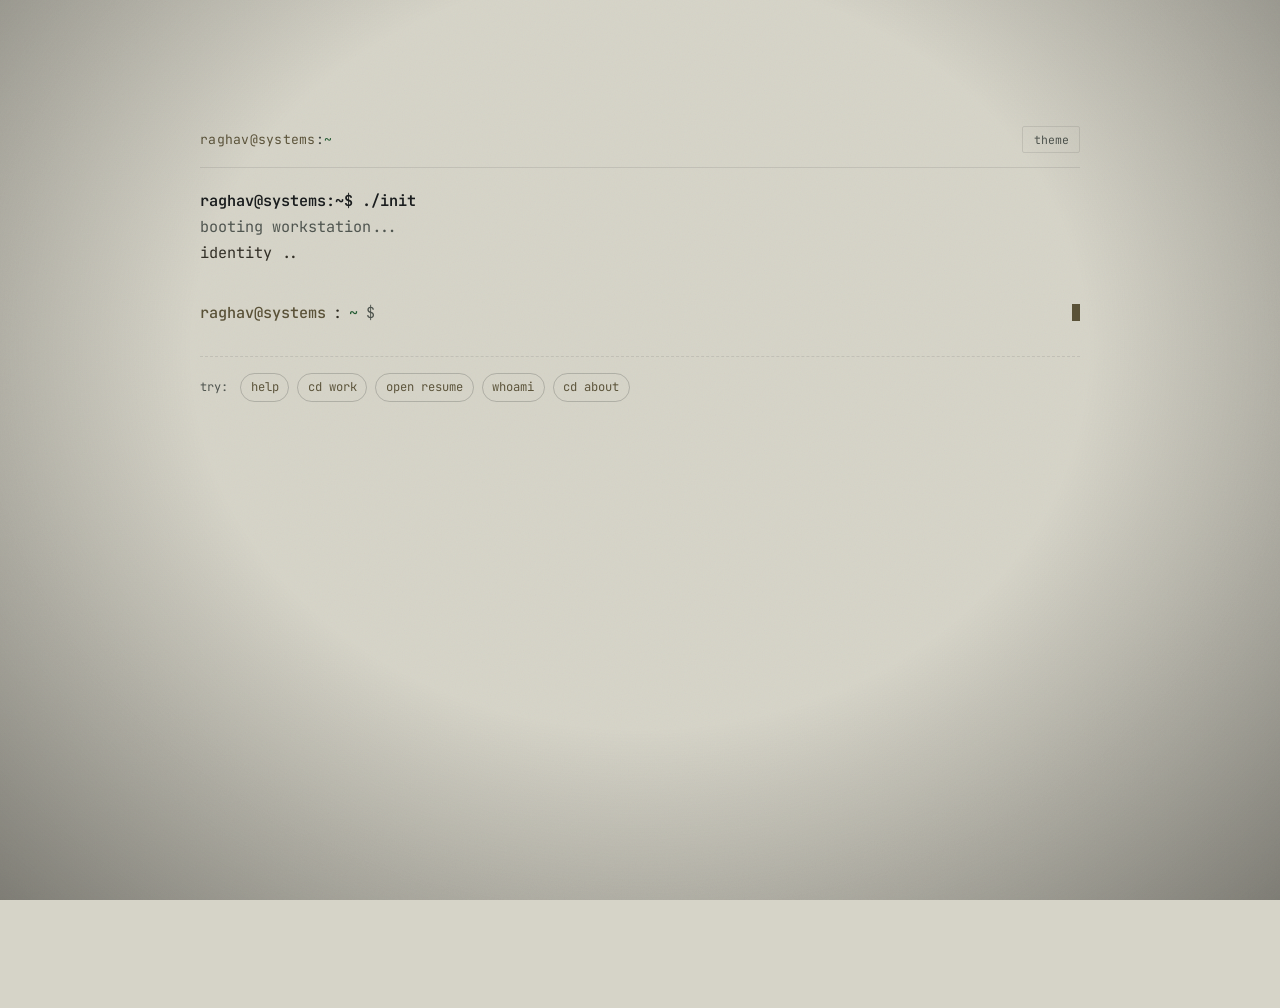
==== commit 7a7cbdbb: "Deploy portfolio: fix loading-screen hang, typographic project list with merged spotlight, rebalance" ====
--- a/index.html
+++ b/index.html
@@ -1,9 +1,34 @@
-<!DOCTYPE html><html lang="en" data-astro-cid-37fxchfa> <head><meta charset="utf-8"><meta name="viewport" content="width=device-width, initial-scale=1"><meta name="description" content="AI systems and applied cryptography engineer. Type a command to look around, or just start reading."><link rel="canonical" href="https://raghavpathak.me/"><meta property="og:title" content="Raghav Pathak"><meta property="og:description" content="AI systems and applied cryptography engineer."><meta property="og:url" content="https://raghavpathak.me/"><meta property="og:type" content="website"><meta property="og:image" content="https://raghavpathak.me/og.png"><meta property="og:image:width" content="1200"><meta property="og:image:height" content="630"><meta name="twitter:card" content="summary_large_image"><title>Raghav Pathak — AI Systems &amp; Applied Cryptography</title><link rel="stylesheet" href="/_astro/about.COLpCr-V.css">
+<!DOCTYPE html><html lang="en" data-astro-cid-37fxchfa> <head><meta charset="utf-8"><meta name="viewport" content="width=device-width, initial-scale=1"><meta name="description" content="AI systems and applied cryptography engineer. Type a command to look around, or just start reading."><link rel="canonical" href="https://raghavpathak.me/"><meta property="og:title" content="Raghav Pathak"><meta property="og:description" content="AI systems and applied cryptography engineer."><meta property="og:url" content="https://raghavpathak.me/"><meta property="og:type" content="website"><meta property="og:image" content="https://raghavpathak.me/og.png"><meta property="og:image:width" content="1200"><meta property="og:image:height" content="630"><meta name="twitter:card" content="summary_large_image"><title>Raghav Pathak — AI Systems &amp; Applied Cryptography</title><!-- Fonts load async so a slow/blocked font fetch can never stall the boot
+         overlay's dismiss script (see note in global.css). The print-media
+         swap trick keeps this <link> out of the render/script-blocking path;
+         <noscript> covers browsers with JS disabled. --><link rel="preconnect" href="https://fonts.googleapis.com"><link rel="preconnect" href="https://fonts.gstatic.com" crossorigin><link rel="stylesheet" href="https://fonts.googleapis.com/css2?family=Inter:wght@400;500;600;700&family=JetBrains+Mono:ital,wght@0,400;0,500;0,600;0,700;1,400&family=Space+Grotesk:wght@500;600;700&display=swap" media="print" onload="this.media='all'"><noscript><link rel="stylesheet" href="https://fonts.googleapis.com/css2?family=Inter:wght@400;500;600;700&family=JetBrains+Mono:ital,wght@0,400;0,500;0,600;0,700;1,400&family=Space+Grotesk:wght@500;600;700&display=swap"></noscript><link rel="stylesheet" href="/_astro/about.C1ewSdlQ.css">
 <style>.terminal-container[data-astro-cid-eqg5l7fp]{background:transparent;display:flex;flex-direction:column;width:100%;font-family:var(--font-mono);min-height:100%}.terminal-bar[data-astro-cid-eqg5l7fp]{display:flex;align-items:center;justify-content:space-between;gap:1rem;padding-bottom:.85rem;margin-bottom:1.25rem;border-bottom:1px solid var(--rule);user-select:none}.terminal-title[data-astro-cid-eqg5l7fp]{font-size:.82rem;color:var(--ink-dim);letter-spacing:.02em}.terminal-title[data-astro-cid-eqg5l7fp] .host[data-astro-cid-eqg5l7fp]{color:var(--copper)}.terminal-title[data-astro-cid-eqg5l7fp] .path[data-astro-cid-eqg5l7fp]{color:var(--signal)}.btn-term-action[data-astro-cid-eqg5l7fp]{background:transparent;border:1px solid var(--rule);color:var(--ink-quiet);padding:.2rem .65rem;border-radius:var(--radius-sm);font-size:.72rem;font-family:var(--font-mono);cursor:pointer;transition:all .15s ease}.btn-term-action[data-astro-cid-eqg5l7fp]:hover,.btn-term-action[data-astro-cid-eqg5l7fp]:focus-visible{border-color:var(--copper);color:var(--ink)}.terminal-body[data-astro-cid-eqg5l7fp]{font-size:.95rem;line-height:1.7;color:var(--sand);min-height:320px}.term-boot[data-astro-cid-eqg5l7fp]{margin-bottom:1rem;white-space:pre-wrap}.term-history[data-astro-cid-eqg5l7fp]{display:flex;flex-direction:column;gap:1.1rem;margin-bottom:1rem}.term-entry{display:flex;flex-direction:column;gap:.35rem}.term-cmd-header{display:flex;align-items:center;gap:.5rem;color:var(--ink)}.term-output{color:var(--sand);word-break:break-word}.term-output pre{margin:0;font-family:inherit;white-space:pre-wrap}.badge-tag{display:inline-block;font-size:.72rem;padding:.15rem .45rem;border-radius:var(--radius-sm);margin-right:.4rem;background:transparent;border:1px solid var(--rule);color:var(--ink-dim)}.text-copper{color:var(--copper)}.text-signal{color:var(--signal)}.text-terracotta{color:var(--terracotta)}.text-quiet{color:var(--ink-quiet)}.text-bold{font-weight:600;color:var(--ink)}.term-prompt-line[data-astro-cid-eqg5l7fp]{display:flex;align-items:center;gap:.45rem;margin-top:.25rem;position:relative}.prompt-user[data-astro-cid-eqg5l7fp]{color:var(--copper);font-weight:500}.prompt-tilde[data-astro-cid-eqg5l7fp]{color:var(--signal)}.prompt-symbol[data-astro-cid-eqg5l7fp]{color:var(--ink-quiet)}.term-input[data-astro-cid-eqg5l7fp]{flex:1;background:transparent;border:none;outline:none;color:var(--ink);font-family:var(--font-mono);font-size:.95rem;padding:.15rem 0}.term-input[data-astro-cid-eqg5l7fp]:focus-visible{outline:1px solid var(--copper);outline-offset:3px;border-radius:2px}.term-input[data-astro-cid-eqg5l7fp]::placeholder{color:var(--ink-quiet);font-style:italic}.term-caret[data-astro-cid-eqg5l7fp]{width:8px;height:1.1em;background:var(--copper);display:inline-block;animation:caretBlink 1s step-end infinite}@keyframes caretBlink{0%,49%{opacity:1}50%,to{opacity:0}}@media(prefers-reduced-motion:reduce){.term-caret[data-astro-cid-eqg5l7fp]{animation:none}}.term-hint-row[data-astro-cid-eqg5l7fp]{display:flex;align-items:center;flex-wrap:wrap;gap:.5rem;margin-top:1.75rem;padding-top:1rem;border-top:1px dashed var(--rule)}.hint-label[data-astro-cid-eqg5l7fp]{font-size:.75rem;color:var(--ink-quiet);margin-right:.25rem}.chip[data-astro-cid-eqg5l7fp]{background:transparent;border:1px solid var(--rule-bright);color:var(--copper);padding:.2rem .6rem;border-radius:9999px;font-size:.76rem;font-family:var(--font-mono);cursor:pointer;transition:all .15s ease}.chip[data-astro-cid-eqg5l7fp]:hover,.chip[data-astro-cid-eqg5l7fp]:focus-visible{background:var(--copper);color:var(--panel);border-color:var(--copper)}@media(max-width:640px){.terminal-body[data-astro-cid-eqg5l7fp]{min-height:260px;font-size:.88rem}}.terminal-home[data-astro-cid-j7pv25f6]{min-height:100vh;display:flex;align-items:flex-start;justify-content:center;padding:clamp(2rem,6vh,5rem) clamp(1rem,4vw,2.5rem)}.terminal-frame[data-astro-cid-j7pv25f6]{width:100%;max-width:880px;margin-top:clamp(1rem,8vh,6rem)}
 </style></head> <body data-astro-cid-37fxchfa> <div id="boot-overlay" class="boot-overlay" aria-hidden="true" data-astro-cid-qozdfemc> <div class="boot-scan-line" id="boot-scan-line" data-astro-cid-qozdfemc></div> <div class="boot-grid" data-astro-cid-qozdfemc> <div class="boot-main" data-astro-cid-qozdfemc> <div class="boot-emblem" data-astro-cid-qozdfemc> <span class="boot-emblem-dot" data-astro-cid-qozdfemc></span> <span class="boot-emblem-name" data-astro-cid-qozdfemc>RAGHAV PATHAK</span> </div> <div class="boot-scramble-line" id="boot-scramble-line" data-astro-cid-qozdfemc>INITIALIZING</div> <div class="boot-progress-wrapper" data-astro-cid-qozdfemc> <div class="boot-progress-track" data-astro-cid-qozdfemc> <div class="boot-progress-bar" id="boot-progress-bar" data-astro-cid-qozdfemc></div> </div> <div class="boot-counter" id="boot-counter" data-astro-cid-qozdfemc>0%</div> </div> </div> <div class="boot-log" id="boot-log" aria-hidden="true" data-astro-cid-qozdfemc></div> </div> </div> <script>
   (function() {
     var overlay = document.getElementById('boot-overlay');
     if (!overlay) return;
+
+    // Hard failsafe: no matter what else on this page fails — a thrown error,
+    // a stalled network fetch, requestAnimationFrame getting throttled/paused
+    // in a backgrounded tab — the overlay is force-dismissed after a fixed
+    // timeout. This timer is armed before any other logic below runs.
+    var failsafeMs = 2000;
+    var failsafeTimer = setTimeout(forceDismiss, failsafeMs);
+
+    function forceDismiss() {
+      clearTimeout(failsafeTimer);
+      overlay.classList.add('boot-fade-out');
+      overlay.style.display = 'none';
+      try { sessionStorage.setItem('portfolio_boot_seen', 'true'); } catch (e) {}
+    }
+
+    try {
+      runBootSequence();
+    } catch (e) {
+      forceDismiss();
+    }
+
+    function runBootSequence() {
 
     var reduceMotion = window.matchMedia && window.matchMedia('(prefers-reduced-motion: reduce)').matches;
 
@@ -16,6 +41,7 @@
     var forceReboot = urlParams.get('reboot') === 'true';
 
     if ((hasBooted && !forceReboot) || reduceMotion) {
+      clearTimeout(failsafeTimer);
       overlay.style.display = 'none';
       try { sessionStorage.setItem('portfolio_boot_seen', 'true'); } catch (e) {}
       return;
@@ -64,6 +90,7 @@
     function finish() {
       if (isDone) return;
       isDone = true;
+      clearTimeout(failsafeTimer);
 
       if (barEl) barEl.style.width = '100%';
       if (counterEl) counterEl.textContent = '100%';
@@ -121,6 +148,8 @@
         finish();
       }
     });
+
+    } // end runBootSequence
   })();
 </script>  <div class="interactive-bg-wrapper" id="interactive-bg-wrapper" aria-hidden="true" data-astro-cid-t4ic7t5r> <div class="paper-vignette" data-astro-cid-t4ic7t5r></div> <div class="paper-grain" data-astro-cid-t4ic7t5r></div> <div class="lantern-glow" id="lantern-glow" data-astro-cid-t4ic7t5r></div> </div> <script>
   (function() {
--- a/_astro/about.C1ewSdlQ.css
+++ b/_astro/about.C1ewSdlQ.css
@@ -0,0 +1 @@
+:root,[data-theme=modern]{--ground: #d6d4c8;--ground-mesh: none;--panel: #e4e2d6;--panel-glass: rgba(228, 226, 214, .86);--panel-hover: #ecebe0;--panel-border: rgba(22, 25, 26, .14);--ink: #16191a;--ink-dim: #3d423e;--ink-quiet: #4d534d;--rule: rgba(22, 25, 26, .1);--rule-bright: rgba(22, 25, 26, .2);--copper: #5a5238;--copper-glow: rgba(90, 82, 56, .15);--terracotta: #2f5d52;--terracotta-glow: rgba(47, 93, 82, .15);--sage: #4f6047;--sage-glow: rgba(79, 96, 71, .15);--indigo: #3d4c5c;--indigo-glow: rgba(61, 76, 92, .15);--sand: #2e2b22;--signal: #255c34;--signal-glow: rgba(37, 92, 52, .18);--cyan: #35566b;--cyan-glow: rgba(53, 86, 107, .12);--blue: #33465c;--emerald: #4f6047;--emerald-glow: rgba(79, 96, 71, .12);--amber: #5a5238;--violet: #584f5c;--measured: #5a5238;--sourced: #3d4c5c;--caveat: #2f5d52;--page-pad: clamp(16px, 3.5vw, 40px);--gutter: 44px;--radius-sm: 2px;--radius-md: 3px;--radius-lg: 4px;--radius-xl: 4px;--shadow-sm: 2px 2px 0 0 rgba(22, 25, 26, .18);--shadow-md: 4px 4px 0 0 rgba(22, 25, 26, .22);--shadow-lg: 6px 6px 0 0 rgba(22, 25, 26, .26);--shadow-warm: 3px 3px 0 0 rgba(47, 93, 82, .45);--tilt-shadow-color: rgba(22, 25, 26, .32);--video-accent: #7a3b3b;--font-mono: "JetBrains Mono", "IBM Plex Mono", ui-monospace, monospace;--font-sans: "Inter", system-ui, -apple-system, sans-serif;--font-display: "Space Grotesk", "Inter", sans-serif;--sidebar-w: 270px;--mobile-header-h: 64px;color-scheme:light}[data-theme=matrix]{--ground: #0d1410;--panel: #131c16;--panel-glass: rgba(19, 28, 22, .88);--panel-hover: #1a271f;--panel-border: rgba(139, 168, 136, .25);--ink: #e8f2e8;--ink-dim: #b4cbb7;--ink-quiet: #78977c;--rule: rgba(139, 168, 136, .12);--rule-bright: rgba(139, 168, 136, .22);--cyan: #8ba888;--cyan-glow: rgba(139, 168, 136, .25);--emerald: #8ba888;--measured: #8ba888;--caveat: #e07a5f;--copper: #d97746;--copper-glow: rgba(217, 119, 70, .15);--terracotta: #e07a5f;--terracotta-glow: rgba(224, 122, 95, .15);--sage: #8ba888;--sage-glow: rgba(139, 168, 136, .15);--indigo: #6b7fc4;--indigo-glow: rgba(107, 127, 196, .15);--sand: #e6ccb2;--signal: #3ddc6f;--signal-glow: rgba(61, 220, 111, .18);--blue: #5e81ac;--emerald-glow: rgba(139, 168, 136, .12);--amber: #d97746;--violet: #818cf8;--sourced: #6b7fc4;--shadow-sm: 2px 2px 0 0 rgba(0, 0, 0, .4);--shadow-md: 4px 4px 0 0 rgba(0, 0, 0, .45);--shadow-lg: 6px 6px 0 0 rgba(0, 0, 0, .5);--shadow-warm: 3px 3px 0 0 rgba(217, 119, 70, .45);--tilt-shadow-color: rgba(0, 0, 0, .55);--video-accent: #fca5a5;color-scheme:dark}[data-theme=amber]{--ground: #16120e;--panel: #1f1a14;--panel-glass: rgba(31, 26, 20, .88);--panel-hover: #2a231b;--panel-border: rgba(224, 122, 95, .25);--ink: #f8f1e9;--ink-dim: #ddc7b5;--ink-quiet: #a58c79;--rule: rgba(224, 122, 95, .12);--rule-bright: rgba(224, 122, 95, .22);--cyan: #e07a5f;--cyan-glow: rgba(224, 122, 95, .25);--emerald: #d97746;--measured: #e07a5f;--caveat: #e07a5f;--copper: #d97746;--copper-glow: rgba(217, 119, 70, .15);--terracotta: #e07a5f;--terracotta-glow: rgba(224, 122, 95, .15);--sage: #8ba888;--sage-glow: rgba(139, 168, 136, .15);--indigo: #6b7fc4;--indigo-glow: rgba(107, 127, 196, .15);--sand: #e6ccb2;--signal: #3ddc6f;--signal-glow: rgba(61, 220, 111, .18);--blue: #5e81ac;--emerald-glow: rgba(139, 168, 136, .12);--amber: #d97746;--violet: #818cf8;--sourced: #6b7fc4;--shadow-sm: 2px 2px 0 0 rgba(0, 0, 0, .4);--shadow-md: 4px 4px 0 0 rgba(0, 0, 0, .45);--shadow-lg: 6px 6px 0 0 rgba(0, 0, 0, .5);--shadow-warm: 3px 3px 0 0 rgba(217, 119, 70, .45);--tilt-shadow-color: rgba(0, 0, 0, .55);--video-accent: #fca5a5;color-scheme:dark}[data-theme=nord]{--ground: #181d24;--panel: #202731;--panel-glass: rgba(32, 39, 49, .88);--panel-hover: #29323f;--panel-border: rgba(107, 127, 196, .25);--ink: #f0f3f8;--ink-dim: #c8d3e2;--ink-quiet: #8696ad;--rule: rgba(107, 127, 196, .12);--rule-bright: rgba(107, 127, 196, .22);--cyan: #6b7fc4;--cyan-glow: rgba(107, 127, 196, .25);--emerald: #8ba888;--measured: #6b7fc4;--caveat: #e07a5f;--copper: #d97746;--copper-glow: rgba(217, 119, 70, .15);--terracotta: #e07a5f;--terracotta-glow: rgba(224, 122, 95, .15);--sage: #8ba888;--sage-glow: rgba(139, 168, 136, .15);--indigo: #6b7fc4;--indigo-glow: rgba(107, 127, 196, .15);--sand: #e6ccb2;--signal: #3ddc6f;--signal-glow: rgba(61, 220, 111, .18);--blue: #5e81ac;--emerald-glow: rgba(139, 168, 136, .12);--amber: #d97746;--violet: #818cf8;--sourced: #6b7fc4;--shadow-sm: 2px 2px 0 0 rgba(0, 0, 0, .4);--shadow-md: 4px 4px 0 0 rgba(0, 0, 0, .45);--shadow-lg: 6px 6px 0 0 rgba(0, 0, 0, .5);--shadow-warm: 3px 3px 0 0 rgba(217, 119, 70, .45);--tilt-shadow-color: rgba(0, 0, 0, .55);--video-accent: #fca5a5;color-scheme:dark}html{background:var(--ground);background-image:var(--ground-mesh);background-attachment:fixed;color:var(--ink);font-family:var(--font-sans);font-size:16px;line-height:1.65;font-variant-numeric:tabular-nums;-webkit-font-smoothing:antialiased;-moz-osx-font-smoothing:grayscale}body{margin:0;min-height:100vh;background:transparent;color:var(--ink)}a{color:var(--cyan);text-decoration:none;transition:color .15s ease}a:hover{color:var(--ink)}.ink-link{background-image:linear-gradient(currentColor,currentColor);background-repeat:no-repeat;background-position:0 100%;background-size:0% 1px;transition:background-size .35s cubic-bezier(.22,.9,.3,1),color .15s ease}.ink-link:hover{background-size:100% 1px}[data-draw-line]{position:relative}[data-draw-line]:before{content:"";position:absolute;top:0;left:0;width:100%;height:1px;background:var(--rule-bright);transform:scaleX(0);transform-origin:left center;transition:transform .9s cubic-bezier(.16,1,.3,1)}[data-draw-line].is-drawn:before{transform:scaleX(1)}[data-reveal]{opacity:0;transform:translateY(18px);transition:opacity .7s ease,transform .7s cubic-bezier(.16,1,.3,1)}[data-reveal].is-visible{opacity:1;transform:translateY(0)}@media(prefers-reduced-motion:reduce){[data-reveal]{opacity:1;transform:none;transition:none}[data-draw-line]:before{transform:scaleX(1);transition:none}a:not(.no-ink-underline){transition:none}}h1,h2,h3,h4,h5,h6{color:var(--ink);font-family:var(--font-display);letter-spacing:-.02em}code,pre,kbd{font-family:var(--font-mono)}img,svg{display:block;max-width:100%}button,input,textarea,select{font:inherit}::selection{background:#2f5d5259;color:var(--ink)}::-webkit-scrollbar{width:8px;height:8px}::-webkit-scrollbar-track{background:var(--ground)}::-webkit-scrollbar-thumb{background:var(--rule);border-radius:4px}::-webkit-scrollbar-thumb:hover{background:var(--rule-bright)}@keyframes radarPulse{0%{box-shadow:0 0 #2f5d52b3}70%{box-shadow:0 0 0 7px #2f5d5200}to{box-shadow:0 0 #2f5d5200}}@keyframes radarPulseEmerald{0%{box-shadow:0 0 #4f6242b3}70%{box-shadow:0 0 0 7px #4f624200}to{box-shadow:0 0 #4f624200}}@keyframes fadeIn{0%{opacity:0}to{opacity:1}}@keyframes fadeInUp{0%{opacity:0;transform:translateY(14px)}to{opacity:1;transform:translateY(0)}}@keyframes badgeShimmer{0%{background-position:-200% 0}to{background-position:200% 0}}@keyframes scanlineAnim{0%{transform:translateY(-100%)}to{transform:translateY(1000%)}}@keyframes flowTravel{0%{left:0%;opacity:0}20%{opacity:1}80%{opacity:1}to{left:100%;opacity:0}}@keyframes nodeGlowPulse{0%,to{border-color:#38bdf840;box-shadow:0 0 15px #38bdf80d}50%{border-color:#38bdf8b3;box-shadow:0 0 25px #38bdf833}}@keyframes emeraldGlowPulse{0%,to{border-color:#34d39940;box-shadow:0 0 15px #34d3990d}50%{border-color:#34d399bf;box-shadow:0 0 25px #34d39940}}@keyframes tokenStream{0%{transform:translateY(0) scale(.9);opacity:.3}50%{transform:translateY(-6px) scale(1.05);opacity:1}to{transform:translateY(0) scale(.9);opacity:.3}}@keyframes matchCross{0%{transform:scale(.95);opacity:.7}50%{transform:scale(1.05);opacity:1;filter:drop-shadow(0 0 12px rgba(16,185,129,.6))}to{transform:scale(.95);opacity:.7}}.interactive-bg-wrapper[data-astro-cid-t4ic7t5r]{position:fixed;inset:0;width:100vw;height:100vh;pointer-events:none;z-index:0;overflow:hidden;--parallax-y: 0px}.paper-vignette[data-astro-cid-t4ic7t5r]{position:absolute;inset:-5%;background:radial-gradient(ellipse at 50% 40%,transparent 45%,rgba(8,7,5,.5) 100%)}.paper-grain[data-astro-cid-t4ic7t5r]{position:absolute;inset:-10%;background-image:url("data:image/svg+xml,%3Csvg xmlns='http://www.w3.org/2000/svg' width='180' height='180'%3E%3Cfilter id='n'%3E%3CfeTurbulence type='fractalNoise' baseFrequency='0.85' numOctaves='2' stitchTiles='stitch'/%3E%3C/filter%3E%3Crect width='100%25' height='100%25' filter='url(%23n)'/%3E%3C/svg%3E");background-size:180px 180px;opacity:.05;mix-blend-mode:overlay;transform:translateY(var(--parallax-y));animation:grainDrift 22s steps(6) infinite}@keyframes grainDrift{0%{background-position:0% 0%}20%{background-position:-8% 3%}40%{background-position:5% -6%}60%{background-position:-4% -3%}80%{background-position:7% 6%}to{background-position:0% 0%}}.lantern-glow[data-astro-cid-t4ic7t5r]{position:absolute;top:0;left:0;width:520px;height:520px;border-radius:50%;background:radial-gradient(circle,rgba(47,93,82,.18) 0%,rgba(47,93,82,.08) 38%,transparent 70%);filter:blur(10px);opacity:0;transition:opacity .6s ease;will-change:transform}.lantern-glow[data-astro-cid-t4ic7t5r].is-lit{opacity:1}@media(prefers-reduced-motion:reduce){.paper-grain[data-astro-cid-t4ic7t5r]{animation:none}}.boot-overlay[data-astro-cid-qozdfemc]{position:fixed;inset:0;z-index:99999;background:var(--ground);display:flex;align-items:center;justify-content:center;transition:opacity .35s cubic-bezier(.16,1,.3,1),transform .35s cubic-bezier(.16,1,.3,1);cursor:default;user-select:none;overflow:hidden;animation:boot-hard-timeout 0s 4s forwards}@keyframes boot-hard-timeout{to{opacity:0;visibility:hidden;pointer-events:none}}.boot-overlay[data-astro-cid-qozdfemc].boot-fade-out{opacity:0;transform:scale(1.02);pointer-events:none}.boot-scan-line[data-astro-cid-qozdfemc]{position:absolute;left:0;right:0;top:0;height:1px;background:var(--signal);box-shadow:0 0 12px 1px var(--signal-glow, var(--signal));animation:bootScanSweep 1.7s cubic-bezier(.16,1,.3,1) 1}@keyframes bootScanSweep{0%{transform:translateY(0);opacity:.9}to{transform:translateY(100vh);opacity:0}}.boot-grid[data-astro-cid-qozdfemc]{display:flex;align-items:center;gap:clamp(2rem,6vw,5rem);padding:0 clamp(1.5rem,5vw,3rem)}.boot-main[data-astro-cid-qozdfemc]{display:flex;flex-direction:column;align-items:flex-start;gap:1.25rem;font-family:var(--font-mono, monospace)}.boot-emblem[data-astro-cid-qozdfemc]{display:flex;align-items:center;gap:.6rem}.boot-emblem-dot[data-astro-cid-qozdfemc]{width:6px;height:6px;border-radius:50%;background:var(--signal);box-shadow:0 0 8px var(--signal-glow, var(--signal));animation:emblemPulse 1.2s infinite ease-in-out alternate}@keyframes emblemPulse{0%{opacity:.4;transform:scale(.9)}to{opacity:1;transform:scale(1.1)}}.boot-emblem-name[data-astro-cid-qozdfemc]{font-size:.78rem;letter-spacing:.22em;color:var(--ink);font-weight:600}.boot-scramble-line[data-astro-cid-qozdfemc]{font-size:.75rem;letter-spacing:.15em;color:var(--ink-quiet);height:1.2rem;display:flex;align-items:center}.boot-progress-wrapper[data-astro-cid-qozdfemc]{display:flex;flex-direction:column;align-items:flex-start;gap:.5rem;width:220px}.boot-progress-track[data-astro-cid-qozdfemc]{width:100%;height:2px;background:var(--rule-bright);border-radius:9999px;overflow:hidden}.boot-progress-bar[data-astro-cid-qozdfemc]{width:0%;height:100%;background:var(--signal);border-radius:9999px;transition:width .05s linear}.boot-counter[data-astro-cid-qozdfemc]{font-size:.68rem;color:var(--ink-quiet);letter-spacing:.08em;font-family:var(--font-mono)}.boot-log[data-astro-cid-qozdfemc]{display:flex;flex-direction:column;gap:.35rem;font-family:var(--font-mono);font-size:.68rem;min-width:220px}.boot-log-line{display:flex;gap:.6rem;color:var(--ink-quiet);animation:bootLogIn .25s ease both}.boot-log-idx{color:var(--rule-bright)}@keyframes bootLogIn{0%{opacity:0;transform:translate(4px)}to{opacity:1;transform:translate(0)}}@media(max-width:640px){.boot-grid[data-astro-cid-qozdfemc]{flex-direction:column;align-items:flex-start;gap:1.5rem}.boot-log[data-astro-cid-qozdfemc]{display:none}}body{margin:0;padding:0;min-height:100vh;overflow-x:hidden}
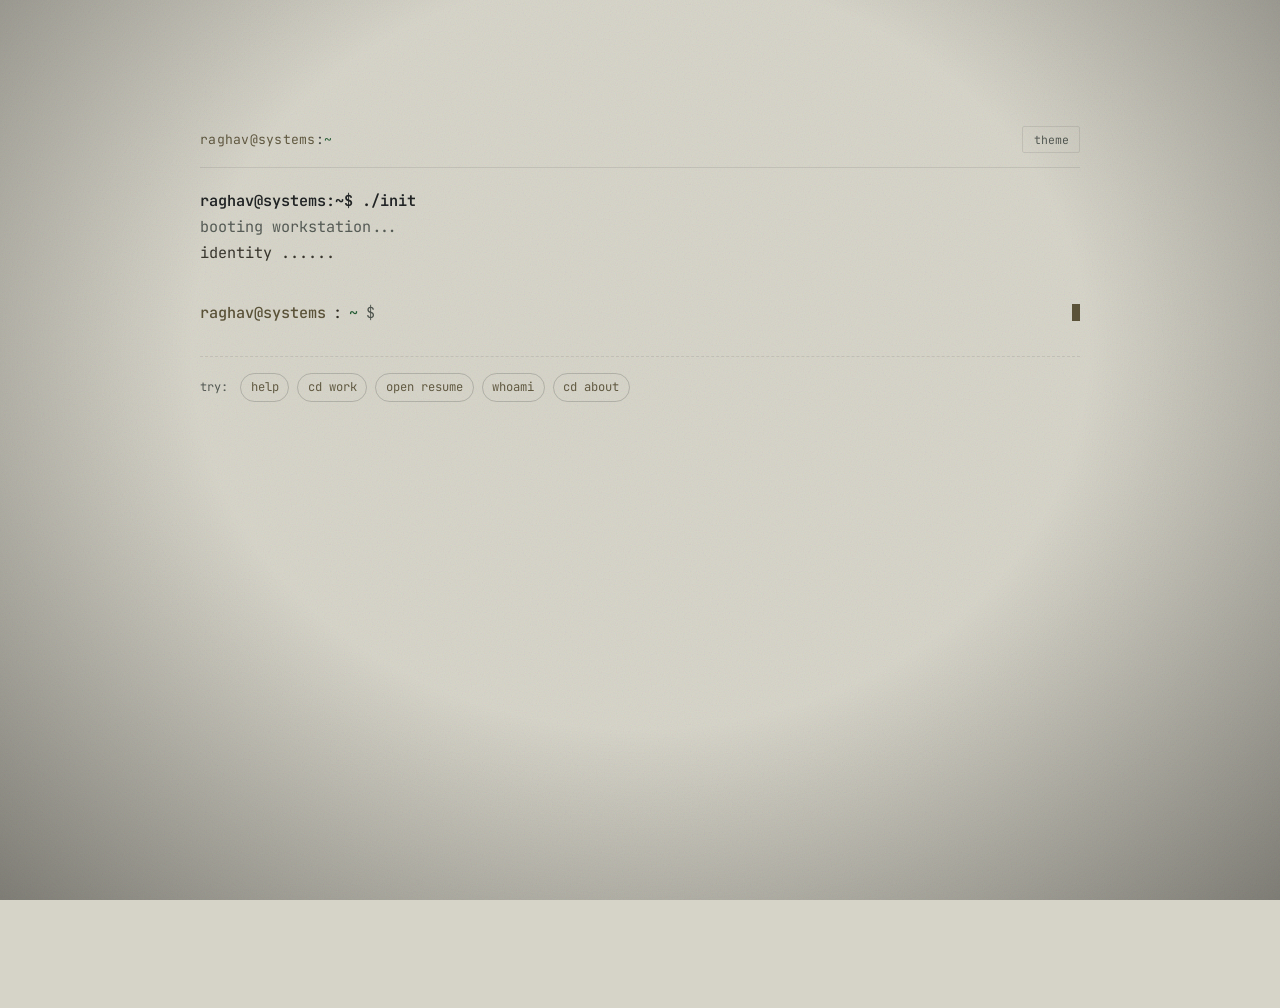
==== commit 1ddff2a7: "Deploy portfolio: project name-cloud with hover previews, stronger scroll parallax/grain (2026-09-12" ====
--- a/index.html
+++ b/index.html
@@ -1,7 +1,7 @@
 <!DOCTYPE html><html lang="en" data-astro-cid-37fxchfa> <head><meta charset="utf-8"><meta name="viewport" content="width=device-width, initial-scale=1"><meta name="description" content="AI systems and applied cryptography engineer. Type a command to look around, or just start reading."><link rel="canonical" href="https://raghavpathak.me/"><meta property="og:title" content="Raghav Pathak"><meta property="og:description" content="AI systems and applied cryptography engineer."><meta property="og:url" content="https://raghavpathak.me/"><meta property="og:type" content="website"><meta property="og:image" content="https://raghavpathak.me/og.png"><meta property="og:image:width" content="1200"><meta property="og:image:height" content="630"><meta name="twitter:card" content="summary_large_image"><title>Raghav Pathak — AI Systems &amp; Applied Cryptography</title><!-- Fonts load async so a slow/blocked font fetch can never stall the boot
          overlay's dismiss script (see note in global.css). The print-media
          swap trick keeps this <link> out of the render/script-blocking path;
-         <noscript> covers browsers with JS disabled. --><link rel="preconnect" href="https://fonts.googleapis.com"><link rel="preconnect" href="https://fonts.gstatic.com" crossorigin><link rel="stylesheet" href="https://fonts.googleapis.com/css2?family=Inter:wght@400;500;600;700&family=JetBrains+Mono:ital,wght@0,400;0,500;0,600;0,700;1,400&family=Space+Grotesk:wght@500;600;700&display=swap" media="print" onload="this.media='all'"><noscript><link rel="stylesheet" href="https://fonts.googleapis.com/css2?family=Inter:wght@400;500;600;700&family=JetBrains+Mono:ital,wght@0,400;0,500;0,600;0,700;1,400&family=Space+Grotesk:wght@500;600;700&display=swap"></noscript><link rel="stylesheet" href="/_astro/about.C1ewSdlQ.css">
+         <noscript> covers browsers with JS disabled. --><link rel="preconnect" href="https://fonts.googleapis.com"><link rel="preconnect" href="https://fonts.gstatic.com" crossorigin><link rel="stylesheet" href="https://fonts.googleapis.com/css2?family=Inter:wght@400;500;600;700&family=JetBrains+Mono:ital,wght@0,400;0,500;0,600;0,700;1,400&family=Space+Grotesk:wght@500;600;700&display=swap" media="print" onload="this.media='all'"><noscript><link rel="stylesheet" href="https://fonts.googleapis.com/css2?family=Inter:wght@400;500;600;700&family=JetBrains+Mono:ital,wght@0,400;0,500;0,600;0,700;1,400&family=Space+Grotesk:wght@500;600;700&display=swap"></noscript><link rel="stylesheet" href="/_astro/about.BxPxtZMS.css">
 <style>.terminal-container[data-astro-cid-eqg5l7fp]{background:transparent;display:flex;flex-direction:column;width:100%;font-family:var(--font-mono);min-height:100%}.terminal-bar[data-astro-cid-eqg5l7fp]{display:flex;align-items:center;justify-content:space-between;gap:1rem;padding-bottom:.85rem;margin-bottom:1.25rem;border-bottom:1px solid var(--rule);user-select:none}.terminal-title[data-astro-cid-eqg5l7fp]{font-size:.82rem;color:var(--ink-dim);letter-spacing:.02em}.terminal-title[data-astro-cid-eqg5l7fp] .host[data-astro-cid-eqg5l7fp]{color:var(--copper)}.terminal-title[data-astro-cid-eqg5l7fp] .path[data-astro-cid-eqg5l7fp]{color:var(--signal)}.btn-term-action[data-astro-cid-eqg5l7fp]{background:transparent;border:1px solid var(--rule);color:var(--ink-quiet);padding:.2rem .65rem;border-radius:var(--radius-sm);font-size:.72rem;font-family:var(--font-mono);cursor:pointer;transition:all .15s ease}.btn-term-action[data-astro-cid-eqg5l7fp]:hover,.btn-term-action[data-astro-cid-eqg5l7fp]:focus-visible{border-color:var(--copper);color:var(--ink)}.terminal-body[data-astro-cid-eqg5l7fp]{font-size:.95rem;line-height:1.7;color:var(--sand);min-height:320px}.term-boot[data-astro-cid-eqg5l7fp]{margin-bottom:1rem;white-space:pre-wrap}.term-history[data-astro-cid-eqg5l7fp]{display:flex;flex-direction:column;gap:1.1rem;margin-bottom:1rem}.term-entry{display:flex;flex-direction:column;gap:.35rem}.term-cmd-header{display:flex;align-items:center;gap:.5rem;color:var(--ink)}.term-output{color:var(--sand);word-break:break-word}.term-output pre{margin:0;font-family:inherit;white-space:pre-wrap}.badge-tag{display:inline-block;font-size:.72rem;padding:.15rem .45rem;border-radius:var(--radius-sm);margin-right:.4rem;background:transparent;border:1px solid var(--rule);color:var(--ink-dim)}.text-copper{color:var(--copper)}.text-signal{color:var(--signal)}.text-terracotta{color:var(--terracotta)}.text-quiet{color:var(--ink-quiet)}.text-bold{font-weight:600;color:var(--ink)}.term-prompt-line[data-astro-cid-eqg5l7fp]{display:flex;align-items:center;gap:.45rem;margin-top:.25rem;position:relative}.prompt-user[data-astro-cid-eqg5l7fp]{color:var(--copper);font-weight:500}.prompt-tilde[data-astro-cid-eqg5l7fp]{color:var(--signal)}.prompt-symbol[data-astro-cid-eqg5l7fp]{color:var(--ink-quiet)}.term-input[data-astro-cid-eqg5l7fp]{flex:1;background:transparent;border:none;outline:none;color:var(--ink);font-family:var(--font-mono);font-size:.95rem;padding:.15rem 0}.term-input[data-astro-cid-eqg5l7fp]:focus-visible{outline:1px solid var(--copper);outline-offset:3px;border-radius:2px}.term-input[data-astro-cid-eqg5l7fp]::placeholder{color:var(--ink-quiet);font-style:italic}.term-caret[data-astro-cid-eqg5l7fp]{width:8px;height:1.1em;background:var(--copper);display:inline-block;animation:caretBlink 1s step-end infinite}@keyframes caretBlink{0%,49%{opacity:1}50%,to{opacity:0}}@media(prefers-reduced-motion:reduce){.term-caret[data-astro-cid-eqg5l7fp]{animation:none}}.term-hint-row[data-astro-cid-eqg5l7fp]{display:flex;align-items:center;flex-wrap:wrap;gap:.5rem;margin-top:1.75rem;padding-top:1rem;border-top:1px dashed var(--rule)}.hint-label[data-astro-cid-eqg5l7fp]{font-size:.75rem;color:var(--ink-quiet);margin-right:.25rem}.chip[data-astro-cid-eqg5l7fp]{background:transparent;border:1px solid var(--rule-bright);color:var(--copper);padding:.2rem .6rem;border-radius:9999px;font-size:.76rem;font-family:var(--font-mono);cursor:pointer;transition:all .15s ease}.chip[data-astro-cid-eqg5l7fp]:hover,.chip[data-astro-cid-eqg5l7fp]:focus-visible{background:var(--copper);color:var(--panel);border-color:var(--copper)}@media(max-width:640px){.terminal-body[data-astro-cid-eqg5l7fp]{min-height:260px;font-size:.88rem}}.terminal-home[data-astro-cid-j7pv25f6]{min-height:100vh;display:flex;align-items:flex-start;justify-content:center;padding:clamp(2rem,6vh,5rem) clamp(1rem,4vw,2.5rem)}.terminal-frame[data-astro-cid-j7pv25f6]{width:100%;max-width:880px;margin-top:clamp(1rem,8vh,6rem)}
 </style></head> <body data-astro-cid-37fxchfa> <div id="boot-overlay" class="boot-overlay" aria-hidden="true" data-astro-cid-qozdfemc> <div class="boot-scan-line" id="boot-scan-line" data-astro-cid-qozdfemc></div> <div class="boot-grid" data-astro-cid-qozdfemc> <div class="boot-main" data-astro-cid-qozdfemc> <div class="boot-emblem" data-astro-cid-qozdfemc> <span class="boot-emblem-dot" data-astro-cid-qozdfemc></span> <span class="boot-emblem-name" data-astro-cid-qozdfemc>RAGHAV PATHAK</span> </div> <div class="boot-scramble-line" id="boot-scramble-line" data-astro-cid-qozdfemc>INITIALIZING</div> <div class="boot-progress-wrapper" data-astro-cid-qozdfemc> <div class="boot-progress-track" data-astro-cid-qozdfemc> <div class="boot-progress-bar" id="boot-progress-bar" data-astro-cid-qozdfemc></div> </div> <div class="boot-counter" id="boot-counter" data-astro-cid-qozdfemc>0%</div> </div> </div> <div class="boot-log" id="boot-log" aria-hidden="true" data-astro-cid-qozdfemc></div> </div> </div> <script>
   (function() {
@@ -199,14 +199,18 @@
       lantern.style.display = 'none';
     }
 
-    // --- Slow parallax drift on the paper grain as the page scrolls ---
+    // --- Scroll-driven parallax on the paper grain: moves at a visibly different
+    // rate than the page content so scrolling itself reads as motion, not just
+    // content sliding by. Offset is capped so long pages can't drag the (finite)
+    // grain layer's edge into view.
     if (!reduceMotion) {
       var ticking = false;
       window.addEventListener('scroll', function() {
         if (ticking) return;
         ticking = true;
         requestAnimationFrame(function() {
-          var offset = window.scrollY * 0.035;
+          var maxOffset = window.innerHeight * 0.3;
+          var offset = Math.min(window.scrollY * 0.14, maxOffset);
           wrapper.style.setProperty('--parallax-y', offset.toFixed(1) + 'px');
           ticking = false;
         });
--- a/_astro/about.BxPxtZMS.css
+++ b/_astro/about.BxPxtZMS.css
@@ -0,0 +1 @@
+:root,[data-theme=modern]{--ground: #d6d4c8;--ground-mesh: none;--panel: #e4e2d6;--panel-glass: rgba(228, 226, 214, .86);--panel-hover: #ecebe0;--panel-border: rgba(22, 25, 26, .14);--ink: #16191a;--ink-dim: #3d423e;--ink-quiet: #4d534d;--rule: rgba(22, 25, 26, .1);--rule-bright: rgba(22, 25, 26, .2);--copper: #5a5238;--copper-glow: rgba(90, 82, 56, .15);--terracotta: #2f5d52;--terracotta-glow: rgba(47, 93, 82, .15);--sage: #4f6047;--sage-glow: rgba(79, 96, 71, .15);--indigo: #3d4c5c;--indigo-glow: rgba(61, 76, 92, .15);--sand: #2e2b22;--signal: #255c34;--signal-glow: rgba(37, 92, 52, .18);--cyan: #35566b;--cyan-glow: rgba(53, 86, 107, .12);--blue: #33465c;--emerald: #4f6047;--emerald-glow: rgba(79, 96, 71, .12);--amber: #5a5238;--violet: #584f5c;--measured: #5a5238;--sourced: #3d4c5c;--caveat: #2f5d52;--page-pad: clamp(16px, 3.5vw, 40px);--gutter: 44px;--radius-sm: 2px;--radius-md: 3px;--radius-lg: 4px;--radius-xl: 4px;--shadow-sm: 2px 2px 0 0 rgba(22, 25, 26, .18);--shadow-md: 4px 4px 0 0 rgba(22, 25, 26, .22);--shadow-lg: 6px 6px 0 0 rgba(22, 25, 26, .26);--shadow-warm: 3px 3px 0 0 rgba(47, 93, 82, .45);--tilt-shadow-color: rgba(22, 25, 26, .32);--video-accent: #7a3b3b;--font-mono: "JetBrains Mono", "IBM Plex Mono", ui-monospace, monospace;--font-sans: "Inter", system-ui, -apple-system, sans-serif;--font-display: "Space Grotesk", "Inter", sans-serif;--sidebar-w: 270px;--mobile-header-h: 64px;color-scheme:light}[data-theme=matrix]{--ground: #0d1410;--panel: #131c16;--panel-glass: rgba(19, 28, 22, .88);--panel-hover: #1a271f;--panel-border: rgba(139, 168, 136, .25);--ink: #e8f2e8;--ink-dim: #b4cbb7;--ink-quiet: #78977c;--rule: rgba(139, 168, 136, .12);--rule-bright: rgba(139, 168, 136, .22);--cyan: #8ba888;--cyan-glow: rgba(139, 168, 136, .25);--emerald: #8ba888;--measured: #8ba888;--caveat: #e07a5f;--copper: #d97746;--copper-glow: rgba(217, 119, 70, .15);--terracotta: #e07a5f;--terracotta-glow: rgba(224, 122, 95, .15);--sage: #8ba888;--sage-glow: rgba(139, 168, 136, .15);--indigo: #6b7fc4;--indigo-glow: rgba(107, 127, 196, .15);--sand: #e6ccb2;--signal: #3ddc6f;--signal-glow: rgba(61, 220, 111, .18);--blue: #5e81ac;--emerald-glow: rgba(139, 168, 136, .12);--amber: #d97746;--violet: #818cf8;--sourced: #6b7fc4;--shadow-sm: 2px 2px 0 0 rgba(0, 0, 0, .4);--shadow-md: 4px 4px 0 0 rgba(0, 0, 0, .45);--shadow-lg: 6px 6px 0 0 rgba(0, 0, 0, .5);--shadow-warm: 3px 3px 0 0 rgba(217, 119, 70, .45);--tilt-shadow-color: rgba(0, 0, 0, .55);--video-accent: #fca5a5;color-scheme:dark}[data-theme=amber]{--ground: #16120e;--panel: #1f1a14;--panel-glass: rgba(31, 26, 20, .88);--panel-hover: #2a231b;--panel-border: rgba(224, 122, 95, .25);--ink: #f8f1e9;--ink-dim: #ddc7b5;--ink-quiet: #a58c79;--rule: rgba(224, 122, 95, .12);--rule-bright: rgba(224, 122, 95, .22);--cyan: #e07a5f;--cyan-glow: rgba(224, 122, 95, .25);--emerald: #d97746;--measured: #e07a5f;--caveat: #e07a5f;--copper: #d97746;--copper-glow: rgba(217, 119, 70, .15);--terracotta: #e07a5f;--terracotta-glow: rgba(224, 122, 95, .15);--sage: #8ba888;--sage-glow: rgba(139, 168, 136, .15);--indigo: #6b7fc4;--indigo-glow: rgba(107, 127, 196, .15);--sand: #e6ccb2;--signal: #3ddc6f;--signal-glow: rgba(61, 220, 111, .18);--blue: #5e81ac;--emerald-glow: rgba(139, 168, 136, .12);--amber: #d97746;--violet: #818cf8;--sourced: #6b7fc4;--shadow-sm: 2px 2px 0 0 rgba(0, 0, 0, .4);--shadow-md: 4px 4px 0 0 rgba(0, 0, 0, .45);--shadow-lg: 6px 6px 0 0 rgba(0, 0, 0, .5);--shadow-warm: 3px 3px 0 0 rgba(217, 119, 70, .45);--tilt-shadow-color: rgba(0, 0, 0, .55);--video-accent: #fca5a5;color-scheme:dark}[data-theme=nord]{--ground: #181d24;--panel: #202731;--panel-glass: rgba(32, 39, 49, .88);--panel-hover: #29323f;--panel-border: rgba(107, 127, 196, .25);--ink: #f0f3f8;--ink-dim: #c8d3e2;--ink-quiet: #8696ad;--rule: rgba(107, 127, 196, .12);--rule-bright: rgba(107, 127, 196, .22);--cyan: #6b7fc4;--cyan-glow: rgba(107, 127, 196, .25);--emerald: #8ba888;--measured: #6b7fc4;--caveat: #e07a5f;--copper: #d97746;--copper-glow: rgba(217, 119, 70, .15);--terracotta: #e07a5f;--terracotta-glow: rgba(224, 122, 95, .15);--sage: #8ba888;--sage-glow: rgba(139, 168, 136, .15);--indigo: #6b7fc4;--indigo-glow: rgba(107, 127, 196, .15);--sand: #e6ccb2;--signal: #3ddc6f;--signal-glow: rgba(61, 220, 111, .18);--blue: #5e81ac;--emerald-glow: rgba(139, 168, 136, .12);--amber: #d97746;--violet: #818cf8;--sourced: #6b7fc4;--shadow-sm: 2px 2px 0 0 rgba(0, 0, 0, .4);--shadow-md: 4px 4px 0 0 rgba(0, 0, 0, .45);--shadow-lg: 6px 6px 0 0 rgba(0, 0, 0, .5);--shadow-warm: 3px 3px 0 0 rgba(217, 119, 70, .45);--tilt-shadow-color: rgba(0, 0, 0, .55);--video-accent: #fca5a5;color-scheme:dark}html{background:var(--ground);background-image:var(--ground-mesh);background-attachment:fixed;color:var(--ink);font-family:var(--font-sans);font-size:16px;line-height:1.65;font-variant-numeric:tabular-nums;-webkit-font-smoothing:antialiased;-moz-osx-font-smoothing:grayscale}body{margin:0;min-height:100vh;background:transparent;color:var(--ink)}a{color:var(--cyan);text-decoration:none;transition:color .15s ease}a:hover{color:var(--ink)}.ink-link{background-image:linear-gradient(currentColor,currentColor);background-repeat:no-repeat;background-position:0 100%;background-size:0% 1px;transition:background-size .35s cubic-bezier(.22,.9,.3,1),color .15s ease}.ink-link:hover{background-size:100% 1px}[data-draw-line]{position:relative}[data-draw-line]:before{content:"";position:absolute;top:0;left:0;width:100%;height:1px;background:var(--rule-bright);transform:scaleX(0);transform-origin:left center;transition:transform .9s cubic-bezier(.16,1,.3,1)}[data-draw-line].is-drawn:before{transform:scaleX(1)}[data-reveal]{opacity:0;transform:translateY(18px);transition:opacity .7s ease,transform .7s cubic-bezier(.16,1,.3,1)}[data-reveal].is-visible{opacity:1;transform:translateY(0)}@media(prefers-reduced-motion:reduce){[data-reveal]{opacity:1;transform:none;transition:none}[data-draw-line]:before{transform:scaleX(1);transition:none}a:not(.no-ink-underline){transition:none}}h1,h2,h3,h4,h5,h6{color:var(--ink);font-family:var(--font-display);letter-spacing:-.02em}code,pre,kbd{font-family:var(--font-mono)}img,svg{display:block;max-width:100%}button,input,textarea,select{font:inherit}::selection{background:#2f5d5259;color:var(--ink)}::-webkit-scrollbar{width:8px;height:8px}::-webkit-scrollbar-track{background:var(--ground)}::-webkit-scrollbar-thumb{background:var(--rule);border-radius:4px}::-webkit-scrollbar-thumb:hover{background:var(--rule-bright)}@keyframes radarPulse{0%{box-shadow:0 0 #2f5d52b3}70%{box-shadow:0 0 0 7px #2f5d5200}to{box-shadow:0 0 #2f5d5200}}@keyframes radarPulseEmerald{0%{box-shadow:0 0 #4f6242b3}70%{box-shadow:0 0 0 7px #4f624200}to{box-shadow:0 0 #4f624200}}@keyframes fadeIn{0%{opacity:0}to{opacity:1}}@keyframes fadeInUp{0%{opacity:0;transform:translateY(14px)}to{opacity:1;transform:translateY(0)}}@keyframes badgeShimmer{0%{background-position:-200% 0}to{background-position:200% 0}}@keyframes scanlineAnim{0%{transform:translateY(-100%)}to{transform:translateY(1000%)}}@keyframes flowTravel{0%{left:0%;opacity:0}20%{opacity:1}80%{opacity:1}to{left:100%;opacity:0}}@keyframes nodeGlowPulse{0%,to{border-color:#38bdf840;box-shadow:0 0 15px #38bdf80d}50%{border-color:#38bdf8b3;box-shadow:0 0 25px #38bdf833}}@keyframes emeraldGlowPulse{0%,to{border-color:#34d39940;box-shadow:0 0 15px #34d3990d}50%{border-color:#34d399bf;box-shadow:0 0 25px #34d39940}}@keyframes tokenStream{0%{transform:translateY(0) scale(.9);opacity:.3}50%{transform:translateY(-6px) scale(1.05);opacity:1}to{transform:translateY(0) scale(.9);opacity:.3}}@keyframes matchCross{0%{transform:scale(.95);opacity:.7}50%{transform:scale(1.05);opacity:1;filter:drop-shadow(0 0 12px rgba(16,185,129,.6))}to{transform:scale(.95);opacity:.7}}.interactive-bg-wrapper[data-astro-cid-t4ic7t5r]{position:fixed;inset:0;width:100vw;height:100vh;pointer-events:none;z-index:0;overflow:hidden;--parallax-y: 0px}.paper-vignette[data-astro-cid-t4ic7t5r]{position:absolute;inset:-5%;background:radial-gradient(ellipse at 50% 40%,transparent 45%,rgba(8,7,5,.5) 100%)}.paper-grain[data-astro-cid-t4ic7t5r]{position:absolute;inset:-25%;background-image:url("data:image/svg+xml,%3Csvg xmlns='http://www.w3.org/2000/svg' width='180' height='180'%3E%3Cfilter id='n'%3E%3CfeTurbulence type='fractalNoise' baseFrequency='0.85' numOctaves='2' stitchTiles='stitch'/%3E%3C/filter%3E%3Crect width='100%25' height='100%25' filter='url(%23n)'/%3E%3C/svg%3E");background-size:180px 180px;opacity:.14;mix-blend-mode:overlay;transform:translateY(var(--parallax-y));animation:grainDrift 22s steps(6) infinite}@keyframes grainDrift{0%{background-position:0% 0%}20%{background-position:-8% 3%}40%{background-position:5% -6%}60%{background-position:-4% -3%}80%{background-position:7% 6%}to{background-position:0% 0%}}.lantern-glow[data-astro-cid-t4ic7t5r]{position:absolute;top:0;left:0;width:520px;height:520px;border-radius:50%;background:radial-gradient(circle,rgba(47,93,82,.18) 0%,rgba(47,93,82,.08) 38%,transparent 70%);filter:blur(10px);opacity:0;transition:opacity .6s ease;will-change:transform}.lantern-glow[data-astro-cid-t4ic7t5r].is-lit{opacity:1}@media(prefers-reduced-motion:reduce){.paper-grain[data-astro-cid-t4ic7t5r]{animation:none}}.boot-overlay[data-astro-cid-qozdfemc]{position:fixed;inset:0;z-index:99999;background:var(--ground);display:flex;align-items:center;justify-content:center;transition:opacity .35s cubic-bezier(.16,1,.3,1),transform .35s cubic-bezier(.16,1,.3,1);cursor:default;user-select:none;overflow:hidden;animation:boot-hard-timeout 0s 4s forwards}@keyframes boot-hard-timeout{to{opacity:0;visibility:hidden;pointer-events:none}}.boot-overlay[data-astro-cid-qozdfemc].boot-fade-out{opacity:0;transform:scale(1.02);pointer-events:none}.boot-scan-line[data-astro-cid-qozdfemc]{position:absolute;left:0;right:0;top:0;height:1px;background:var(--signal);box-shadow:0 0 12px 1px var(--signal-glow, var(--signal));animation:bootScanSweep 1.7s cubic-bezier(.16,1,.3,1) 1}@keyframes bootScanSweep{0%{transform:translateY(0);opacity:.9}to{transform:translateY(100vh);opacity:0}}.boot-grid[data-astro-cid-qozdfemc]{display:flex;align-items:center;gap:clamp(2rem,6vw,5rem);padding:0 clamp(1.5rem,5vw,3rem)}.boot-main[data-astro-cid-qozdfemc]{display:flex;flex-direction:column;align-items:flex-start;gap:1.25rem;font-family:var(--font-mono, monospace)}.boot-emblem[data-astro-cid-qozdfemc]{display:flex;align-items:center;gap:.6rem}.boot-emblem-dot[data-astro-cid-qozdfemc]{width:6px;height:6px;border-radius:50%;background:var(--signal);box-shadow:0 0 8px var(--signal-glow, var(--signal));animation:emblemPulse 1.2s infinite ease-in-out alternate}@keyframes emblemPulse{0%{opacity:.4;transform:scale(.9)}to{opacity:1;transform:scale(1.1)}}.boot-emblem-name[data-astro-cid-qozdfemc]{font-size:.78rem;letter-spacing:.22em;color:var(--ink);font-weight:600}.boot-scramble-line[data-astro-cid-qozdfemc]{font-size:.75rem;letter-spacing:.15em;color:var(--ink-quiet);height:1.2rem;display:flex;align-items:center}.boot-progress-wrapper[data-astro-cid-qozdfemc]{display:flex;flex-direction:column;align-items:flex-start;gap:.5rem;width:220px}.boot-progress-track[data-astro-cid-qozdfemc]{width:100%;height:2px;background:var(--rule-bright);border-radius:9999px;overflow:hidden}.boot-progress-bar[data-astro-cid-qozdfemc]{width:0%;height:100%;background:var(--signal);border-radius:9999px;transition:width .05s linear}.boot-counter[data-astro-cid-qozdfemc]{font-size:.68rem;color:var(--ink-quiet);letter-spacing:.08em;font-family:var(--font-mono)}.boot-log[data-astro-cid-qozdfemc]{display:flex;flex-direction:column;gap:.35rem;font-family:var(--font-mono);font-size:.68rem;min-width:220px}.boot-log-line{display:flex;gap:.6rem;color:var(--ink-quiet);animation:bootLogIn .25s ease both}.boot-log-idx{color:var(--rule-bright)}@keyframes bootLogIn{0%{opacity:0;transform:translate(4px)}to{opacity:1;transform:translate(0)}}@media(max-width:640px){.boot-grid[data-astro-cid-qozdfemc]{flex-direction:column;align-items:flex-start;gap:1.5rem}.boot-log[data-astro-cid-qozdfemc]{display:none}}body{margin:0;padding:0;min-height:100vh;overflow-x:hidden}
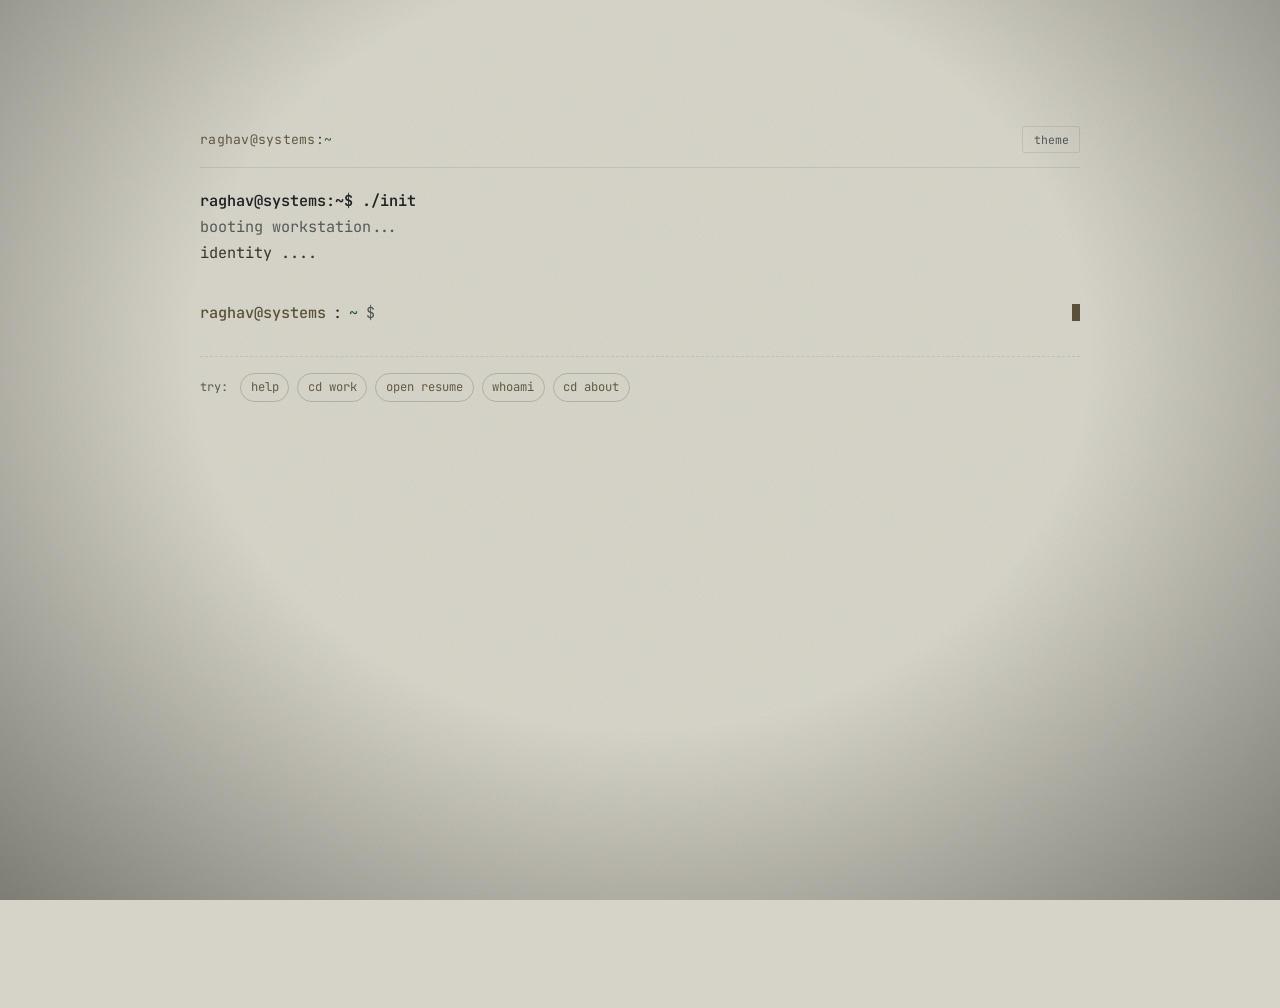
==== commit e92b6b3e: "Deploy portfolio: project carousel (one page per project), de-boxed skills section (2026-09-12 15:24" ====
--- a/index.html
+++ b/index.html
@@ -1,7 +1,7 @@
 <!DOCTYPE html><html lang="en" data-astro-cid-37fxchfa> <head><meta charset="utf-8"><meta name="viewport" content="width=device-width, initial-scale=1"><meta name="description" content="AI systems and applied cryptography engineer. Type a command to look around, or just start reading."><link rel="canonical" href="https://raghavpathak.me/"><meta property="og:title" content="Raghav Pathak"><meta property="og:description" content="AI systems and applied cryptography engineer."><meta property="og:url" content="https://raghavpathak.me/"><meta property="og:type" content="website"><meta property="og:image" content="https://raghavpathak.me/og.png"><meta property="og:image:width" content="1200"><meta property="og:image:height" content="630"><meta name="twitter:card" content="summary_large_image"><title>Raghav Pathak — AI Systems &amp; Applied Cryptography</title><!-- Fonts load async so a slow/blocked font fetch can never stall the boot
          overlay's dismiss script (see note in global.css). The print-media
          swap trick keeps this <link> out of the render/script-blocking path;
-         <noscript> covers browsers with JS disabled. --><link rel="preconnect" href="https://fonts.googleapis.com"><link rel="preconnect" href="https://fonts.gstatic.com" crossorigin><link rel="stylesheet" href="https://fonts.googleapis.com/css2?family=Inter:wght@400;500;600;700&family=JetBrains+Mono:ital,wght@0,400;0,500;0,600;0,700;1,400&family=Space+Grotesk:wght@500;600;700&display=swap" media="print" onload="this.media='all'"><noscript><link rel="stylesheet" href="https://fonts.googleapis.com/css2?family=Inter:wght@400;500;600;700&family=JetBrains+Mono:ital,wght@0,400;0,500;0,600;0,700;1,400&family=Space+Grotesk:wght@500;600;700&display=swap"></noscript><link rel="stylesheet" href="/_astro/about.BxPxtZMS.css">
+         <noscript> covers browsers with JS disabled. --><link rel="preconnect" href="https://fonts.googleapis.com"><link rel="preconnect" href="https://fonts.gstatic.com" crossorigin><link rel="stylesheet" href="https://fonts.googleapis.com/css2?family=Inter:wght@400;500;600;700&family=JetBrains+Mono:ital,wght@0,400;0,500;0,600;0,700;1,400&family=Space+Grotesk:wght@500;600;700&display=swap" media="print" onload="this.media='all'"><noscript><link rel="stylesheet" href="https://fonts.googleapis.com/css2?family=Inter:wght@400;500;600;700&family=JetBrains+Mono:ital,wght@0,400;0,500;0,600;0,700;1,400&family=Space+Grotesk:wght@500;600;700&display=swap"></noscript><link rel="stylesheet" href="/_astro/about.C6YEJ0O4.css">
 <style>.terminal-container[data-astro-cid-eqg5l7fp]{background:transparent;display:flex;flex-direction:column;width:100%;font-family:var(--font-mono);min-height:100%}.terminal-bar[data-astro-cid-eqg5l7fp]{display:flex;align-items:center;justify-content:space-between;gap:1rem;padding-bottom:.85rem;margin-bottom:1.25rem;border-bottom:1px solid var(--rule);user-select:none}.terminal-title[data-astro-cid-eqg5l7fp]{font-size:.82rem;color:var(--ink-dim);letter-spacing:.02em}.terminal-title[data-astro-cid-eqg5l7fp] .host[data-astro-cid-eqg5l7fp]{color:var(--copper)}.terminal-title[data-astro-cid-eqg5l7fp] .path[data-astro-cid-eqg5l7fp]{color:var(--signal)}.btn-term-action[data-astro-cid-eqg5l7fp]{background:transparent;border:1px solid var(--rule);color:var(--ink-quiet);padding:.2rem .65rem;border-radius:var(--radius-sm);font-size:.72rem;font-family:var(--font-mono);cursor:pointer;transition:all .15s ease}.btn-term-action[data-astro-cid-eqg5l7fp]:hover,.btn-term-action[data-astro-cid-eqg5l7fp]:focus-visible{border-color:var(--copper);color:var(--ink)}.terminal-body[data-astro-cid-eqg5l7fp]{font-size:.95rem;line-height:1.7;color:var(--sand);min-height:320px}.term-boot[data-astro-cid-eqg5l7fp]{margin-bottom:1rem;white-space:pre-wrap}.term-history[data-astro-cid-eqg5l7fp]{display:flex;flex-direction:column;gap:1.1rem;margin-bottom:1rem}.term-entry{display:flex;flex-direction:column;gap:.35rem}.term-cmd-header{display:flex;align-items:center;gap:.5rem;color:var(--ink)}.term-output{color:var(--sand);word-break:break-word}.term-output pre{margin:0;font-family:inherit;white-space:pre-wrap}.badge-tag{display:inline-block;font-size:.72rem;padding:.15rem .45rem;border-radius:var(--radius-sm);margin-right:.4rem;background:transparent;border:1px solid var(--rule);color:var(--ink-dim)}.text-copper{color:var(--copper)}.text-signal{color:var(--signal)}.text-terracotta{color:var(--terracotta)}.text-quiet{color:var(--ink-quiet)}.text-bold{font-weight:600;color:var(--ink)}.term-prompt-line[data-astro-cid-eqg5l7fp]{display:flex;align-items:center;gap:.45rem;margin-top:.25rem;position:relative}.prompt-user[data-astro-cid-eqg5l7fp]{color:var(--copper);font-weight:500}.prompt-tilde[data-astro-cid-eqg5l7fp]{color:var(--signal)}.prompt-symbol[data-astro-cid-eqg5l7fp]{color:var(--ink-quiet)}.term-input[data-astro-cid-eqg5l7fp]{flex:1;background:transparent;border:none;outline:none;color:var(--ink);font-family:var(--font-mono);font-size:.95rem;padding:.15rem 0}.term-input[data-astro-cid-eqg5l7fp]:focus-visible{outline:1px solid var(--copper);outline-offset:3px;border-radius:2px}.term-input[data-astro-cid-eqg5l7fp]::placeholder{color:var(--ink-quiet);font-style:italic}.term-caret[data-astro-cid-eqg5l7fp]{width:8px;height:1.1em;background:var(--copper);display:inline-block;animation:caretBlink 1s step-end infinite}@keyframes caretBlink{0%,49%{opacity:1}50%,to{opacity:0}}@media(prefers-reduced-motion:reduce){.term-caret[data-astro-cid-eqg5l7fp]{animation:none}}.term-hint-row[data-astro-cid-eqg5l7fp]{display:flex;align-items:center;flex-wrap:wrap;gap:.5rem;margin-top:1.75rem;padding-top:1rem;border-top:1px dashed var(--rule)}.hint-label[data-astro-cid-eqg5l7fp]{font-size:.75rem;color:var(--ink-quiet);margin-right:.25rem}.chip[data-astro-cid-eqg5l7fp]{background:transparent;border:1px solid var(--rule-bright);color:var(--copper);padding:.2rem .6rem;border-radius:9999px;font-size:.76rem;font-family:var(--font-mono);cursor:pointer;transition:all .15s ease}.chip[data-astro-cid-eqg5l7fp]:hover,.chip[data-astro-cid-eqg5l7fp]:focus-visible{background:var(--copper);color:var(--panel);border-color:var(--copper)}@media(max-width:640px){.terminal-body[data-astro-cid-eqg5l7fp]{min-height:260px;font-size:.88rem}}.terminal-home[data-astro-cid-j7pv25f6]{min-height:100vh;display:flex;align-items:flex-start;justify-content:center;padding:clamp(2rem,6vh,5rem) clamp(1rem,4vw,2.5rem)}.terminal-frame[data-astro-cid-j7pv25f6]{width:100%;max-width:880px;margin-top:clamp(1rem,8vh,6rem)}
 </style></head> <body data-astro-cid-37fxchfa> <div id="boot-overlay" class="boot-overlay" aria-hidden="true" data-astro-cid-qozdfemc> <div class="boot-scan-line" id="boot-scan-line" data-astro-cid-qozdfemc></div> <div class="boot-grid" data-astro-cid-qozdfemc> <div class="boot-main" data-astro-cid-qozdfemc> <div class="boot-emblem" data-astro-cid-qozdfemc> <span class="boot-emblem-dot" data-astro-cid-qozdfemc></span> <span class="boot-emblem-name" data-astro-cid-qozdfemc>RAGHAV PATHAK</span> </div> <div class="boot-scramble-line" id="boot-scramble-line" data-astro-cid-qozdfemc>INITIALIZING</div> <div class="boot-progress-wrapper" data-astro-cid-qozdfemc> <div class="boot-progress-track" data-astro-cid-qozdfemc> <div class="boot-progress-bar" id="boot-progress-bar" data-astro-cid-qozdfemc></div> </div> <div class="boot-counter" id="boot-counter" data-astro-cid-qozdfemc>0%</div> </div> </div> <div class="boot-log" id="boot-log" aria-hidden="true" data-astro-cid-qozdfemc></div> </div> </div> <script>
   (function() {
@@ -151,7 +151,7 @@
 
     } // end runBootSequence
   })();
-</script>  <div class="interactive-bg-wrapper" id="interactive-bg-wrapper" aria-hidden="true" data-astro-cid-t4ic7t5r> <div class="paper-vignette" data-astro-cid-t4ic7t5r></div> <div class="paper-grain" data-astro-cid-t4ic7t5r></div> <div class="lantern-glow" id="lantern-glow" data-astro-cid-t4ic7t5r></div> </div> <script>
+</script>  <div class="interactive-bg-wrapper" id="interactive-bg-wrapper" aria-hidden="true" data-astro-cid-t4ic7t5r> <div class="paper-vignette" data-astro-cid-t4ic7t5r></div> <div class="paper-grain" data-astro-cid-t4ic7t5r></div> <div class="glyph-drift" data-astro-cid-t4ic7t5r> <span class="drift-glyph" style="left:49.4%; font-size:20px; animation-duration:27.8s; animation-delay:-18.1s; --drift-x:20px;" data-astro-cid-t4ic7t5r> * </span><span class="drift-glyph" style="left:80.9%; font-size:19px; animation-duration:30.9s; animation-delay:-16.6s; --drift-x:-8px;" data-astro-cid-t4ic7t5r> C </span><span class="drift-glyph" style="left:95.0%; font-size:16px; animation-duration:25.8s; animation-delay:-11.8s; --drift-x:19px;" data-astro-cid-t4ic7t5r> @ </span><span class="drift-glyph" style="left:82.4%; font-size:12px; animation-duration:18.2s; animation-delay:-2.8s; --drift-x:16px;" data-astro-cid-t4ic7t5r> @ </span><span class="drift-glyph" style="left:63.6%; font-size:17px; animation-duration:26.3s; animation-delay:-26s; --drift-x:6px;" data-astro-cid-t4ic7t5r> 5 </span><span class="drift-glyph" style="left:92.5%; font-size:12px; animation-duration:22.2s; animation-delay:-1.5s; --drift-x:22px;" data-astro-cid-t4ic7t5r> E </span><span class="drift-glyph" style="left:77.9%; font-size:12px; animation-duration:28.9s; animation-delay:-25.9s; --drift-x:-18px;" data-astro-cid-t4ic7t5r> &amp; </span><span class="drift-glyph" style="left:87.9%; font-size:19px; animation-duration:30.2s; animation-delay:-9.1s; --drift-x:-9px;" data-astro-cid-t4ic7t5r> 5 </span><span class="drift-glyph" style="left:64.5%; font-size:17px; animation-duration:21.9s; animation-delay:-22s; --drift-x:-7px;" data-astro-cid-t4ic7t5r> @ </span><span class="drift-glyph" style="left:33.1%; font-size:19px; animation-duration:22.2s; animation-delay:-13.2s; --drift-x:-12px;" data-astro-cid-t4ic7t5r> $ </span><span class="drift-glyph" style="left:85.5%; font-size:16px; animation-duration:22.9s; animation-delay:-10s; --drift-x:-10px;" data-astro-cid-t4ic7t5r> 7 </span><span class="drift-glyph" style="left:10.1%; font-size:19px; animation-duration:26.9s; animation-delay:-25.9s; --drift-x:-5px;" data-astro-cid-t4ic7t5r> 1 </span><span class="drift-glyph" style="left:55.2%; font-size:15px; animation-duration:30.8s; animation-delay:-1s; --drift-x:7px;" data-astro-cid-t4ic7t5r> F </span><span class="drift-glyph" style="left:55.0%; font-size:20px; animation-duration:31.2s; animation-delay:-26.4s; --drift-x:18px;" data-astro-cid-t4ic7t5r> * </span><span class="drift-glyph" style="left:96.9%; font-size:15px; animation-duration:19.0s; animation-delay:-12.2s; --drift-x:5px;" data-astro-cid-t4ic7t5r> E </span><span class="drift-glyph" style="left:59.0%; font-size:19px; animation-duration:29.0s; animation-delay:-13.7s; --drift-x:9px;" data-astro-cid-t4ic7t5r> 0 </span><span class="drift-glyph" style="left:96.6%; font-size:19px; animation-duration:31.9s; animation-delay:0s; --drift-x:4px;" data-astro-cid-t4ic7t5r> D </span><span class="drift-glyph" style="left:72.7%; font-size:20px; animation-duration:22.0s; animation-delay:-5.5s; --drift-x:-15px;" data-astro-cid-t4ic7t5r> * </span><span class="drift-glyph" style="left:86.5%; font-size:18px; animation-duration:25.3s; animation-delay:-25.7s; --drift-x:-0px;" data-astro-cid-t4ic7t5r> 1 </span><span class="drift-glyph" style="left:23.7%; font-size:14px; animation-duration:22.1s; animation-delay:-3.6s; --drift-x:10px;" data-astro-cid-t4ic7t5r> A </span> </div> <div class="lantern-glow" id="lantern-glow" data-astro-cid-t4ic7t5r></div> </div> <script>
   (function() {
     var lantern = document.getElementById('lantern-glow');
     var wrapper = document.getElementById('interactive-bg-wrapper');
--- a/_astro/about.C6YEJ0O4.css
+++ b/_astro/about.C6YEJ0O4.css
@@ -0,0 +1 @@
+:root,[data-theme=modern]{--ground: #d6d4c8;--ground-mesh: none;--panel: #e4e2d6;--panel-glass: rgba(228, 226, 214, .86);--panel-hover: #ecebe0;--panel-border: rgba(22, 25, 26, .14);--ink: #16191a;--ink-dim: #3d423e;--ink-quiet: #4d534d;--rule: rgba(22, 25, 26, .1);--rule-bright: rgba(22, 25, 26, .2);--copper: #5a5238;--copper-glow: rgba(90, 82, 56, .15);--terracotta: #2f5d52;--terracotta-glow: rgba(47, 93, 82, .15);--sage: #4f6047;--sage-glow: rgba(79, 96, 71, .15);--indigo: #3d4c5c;--indigo-glow: rgba(61, 76, 92, .15);--sand: #2e2b22;--signal: #255c34;--signal-glow: rgba(37, 92, 52, .18);--cyan: #35566b;--cyan-glow: rgba(53, 86, 107, .12);--blue: #33465c;--emerald: #4f6047;--emerald-glow: rgba(79, 96, 71, .12);--amber: #5a5238;--violet: #584f5c;--measured: #5a5238;--sourced: #3d4c5c;--caveat: #2f5d52;--page-pad: clamp(16px, 3.5vw, 40px);--gutter: 44px;--radius-sm: 2px;--radius-md: 3px;--radius-lg: 4px;--radius-xl: 4px;--shadow-sm: 2px 2px 0 0 rgba(22, 25, 26, .18);--shadow-md: 4px 4px 0 0 rgba(22, 25, 26, .22);--shadow-lg: 6px 6px 0 0 rgba(22, 25, 26, .26);--shadow-warm: 3px 3px 0 0 rgba(47, 93, 82, .45);--tilt-shadow-color: rgba(22, 25, 26, .32);--video-accent: #7a3b3b;--font-mono: "JetBrains Mono", "IBM Plex Mono", ui-monospace, monospace;--font-sans: "Inter", system-ui, -apple-system, sans-serif;--font-display: "Space Grotesk", "Inter", sans-serif;--sidebar-w: 270px;--mobile-header-h: 64px;color-scheme:light}[data-theme=matrix]{--ground: #0d1410;--panel: #131c16;--panel-glass: rgba(19, 28, 22, .88);--panel-hover: #1a271f;--panel-border: rgba(139, 168, 136, .25);--ink: #e8f2e8;--ink-dim: #b4cbb7;--ink-quiet: #78977c;--rule: rgba(139, 168, 136, .12);--rule-bright: rgba(139, 168, 136, .22);--cyan: #8ba888;--cyan-glow: rgba(139, 168, 136, .25);--emerald: #8ba888;--measured: #8ba888;--caveat: #e07a5f;--copper: #d97746;--copper-glow: rgba(217, 119, 70, .15);--terracotta: #e07a5f;--terracotta-glow: rgba(224, 122, 95, .15);--sage: #8ba888;--sage-glow: rgba(139, 168, 136, .15);--indigo: #6b7fc4;--indigo-glow: rgba(107, 127, 196, .15);--sand: #e6ccb2;--signal: #3ddc6f;--signal-glow: rgba(61, 220, 111, .18);--blue: #5e81ac;--emerald-glow: rgba(139, 168, 136, .12);--amber: #d97746;--violet: #818cf8;--sourced: #6b7fc4;--shadow-sm: 2px 2px 0 0 rgba(0, 0, 0, .4);--shadow-md: 4px 4px 0 0 rgba(0, 0, 0, .45);--shadow-lg: 6px 6px 0 0 rgba(0, 0, 0, .5);--shadow-warm: 3px 3px 0 0 rgba(217, 119, 70, .45);--tilt-shadow-color: rgba(0, 0, 0, .55);--video-accent: #fca5a5;color-scheme:dark}[data-theme=amber]{--ground: #16120e;--panel: #1f1a14;--panel-glass: rgba(31, 26, 20, .88);--panel-hover: #2a231b;--panel-border: rgba(224, 122, 95, .25);--ink: #f8f1e9;--ink-dim: #ddc7b5;--ink-quiet: #a58c79;--rule: rgba(224, 122, 95, .12);--rule-bright: rgba(224, 122, 95, .22);--cyan: #e07a5f;--cyan-glow: rgba(224, 122, 95, .25);--emerald: #d97746;--measured: #e07a5f;--caveat: #e07a5f;--copper: #d97746;--copper-glow: rgba(217, 119, 70, .15);--terracotta: #e07a5f;--terracotta-glow: rgba(224, 122, 95, .15);--sage: #8ba888;--sage-glow: rgba(139, 168, 136, .15);--indigo: #6b7fc4;--indigo-glow: rgba(107, 127, 196, .15);--sand: #e6ccb2;--signal: #3ddc6f;--signal-glow: rgba(61, 220, 111, .18);--blue: #5e81ac;--emerald-glow: rgba(139, 168, 136, .12);--amber: #d97746;--violet: #818cf8;--sourced: #6b7fc4;--shadow-sm: 2px 2px 0 0 rgba(0, 0, 0, .4);--shadow-md: 4px 4px 0 0 rgba(0, 0, 0, .45);--shadow-lg: 6px 6px 0 0 rgba(0, 0, 0, .5);--shadow-warm: 3px 3px 0 0 rgba(217, 119, 70, .45);--tilt-shadow-color: rgba(0, 0, 0, .55);--video-accent: #fca5a5;color-scheme:dark}[data-theme=nord]{--ground: #181d24;--panel: #202731;--panel-glass: rgba(32, 39, 49, .88);--panel-hover: #29323f;--panel-border: rgba(107, 127, 196, .25);--ink: #f0f3f8;--ink-dim: #c8d3e2;--ink-quiet: #8696ad;--rule: rgba(107, 127, 196, .12);--rule-bright: rgba(107, 127, 196, .22);--cyan: #6b7fc4;--cyan-glow: rgba(107, 127, 196, .25);--emerald: #8ba888;--measured: #6b7fc4;--caveat: #e07a5f;--copper: #d97746;--copper-glow: rgba(217, 119, 70, .15);--terracotta: #e07a5f;--terracotta-glow: rgba(224, 122, 95, .15);--sage: #8ba888;--sage-glow: rgba(139, 168, 136, .15);--indigo: #6b7fc4;--indigo-glow: rgba(107, 127, 196, .15);--sand: #e6ccb2;--signal: #3ddc6f;--signal-glow: rgba(61, 220, 111, .18);--blue: #5e81ac;--emerald-glow: rgba(139, 168, 136, .12);--amber: #d97746;--violet: #818cf8;--sourced: #6b7fc4;--shadow-sm: 2px 2px 0 0 rgba(0, 0, 0, .4);--shadow-md: 4px 4px 0 0 rgba(0, 0, 0, .45);--shadow-lg: 6px 6px 0 0 rgba(0, 0, 0, .5);--shadow-warm: 3px 3px 0 0 rgba(217, 119, 70, .45);--tilt-shadow-color: rgba(0, 0, 0, .55);--video-accent: #fca5a5;color-scheme:dark}html{background:var(--ground);background-image:var(--ground-mesh);background-attachment:fixed;color:var(--ink);font-family:var(--font-sans);font-size:16px;line-height:1.65;font-variant-numeric:tabular-nums;-webkit-font-smoothing:antialiased;-moz-osx-font-smoothing:grayscale}body{margin:0;min-height:100vh;background:transparent;color:var(--ink)}a{color:var(--cyan);text-decoration:none;transition:color .15s ease}a:hover{color:var(--ink)}.ink-link{background-image:linear-gradient(currentColor,currentColor);background-repeat:no-repeat;background-position:0 100%;background-size:0% 1px;transition:background-size .35s cubic-bezier(.22,.9,.3,1),color .15s ease}.ink-link:hover{background-size:100% 1px}[data-draw-line]{position:relative}[data-draw-line]:before{content:"";position:absolute;top:0;left:0;width:100%;height:1px;background:var(--rule-bright);transform:scaleX(0);transform-origin:left center;transition:transform .9s cubic-bezier(.16,1,.3,1)}[data-draw-line].is-drawn:before{transform:scaleX(1)}[data-reveal]{opacity:0;transform:translateY(18px);transition:opacity .7s ease,transform .7s cubic-bezier(.16,1,.3,1)}[data-reveal].is-visible{opacity:1;transform:translateY(0)}@media(prefers-reduced-motion:reduce){[data-reveal]{opacity:1;transform:none;transition:none}[data-draw-line]:before{transform:scaleX(1);transition:none}a:not(.no-ink-underline){transition:none}}h1,h2,h3,h4,h5,h6{color:var(--ink);font-family:var(--font-display);letter-spacing:-.02em}code,pre,kbd{font-family:var(--font-mono)}img,svg{display:block;max-width:100%}button,input,textarea,select{font:inherit}::selection{background:#2f5d5259;color:var(--ink)}::-webkit-scrollbar{width:8px;height:8px}::-webkit-scrollbar-track{background:var(--ground)}::-webkit-scrollbar-thumb{background:var(--rule);border-radius:4px}::-webkit-scrollbar-thumb:hover{background:var(--rule-bright)}@keyframes radarPulse{0%{box-shadow:0 0 #2f5d52b3}70%{box-shadow:0 0 0 7px #2f5d5200}to{box-shadow:0 0 #2f5d5200}}@keyframes radarPulseEmerald{0%{box-shadow:0 0 #4f6242b3}70%{box-shadow:0 0 0 7px #4f624200}to{box-shadow:0 0 #4f624200}}@keyframes fadeIn{0%{opacity:0}to{opacity:1}}@keyframes fadeInUp{0%{opacity:0;transform:translateY(14px)}to{opacity:1;transform:translateY(0)}}@keyframes badgeShimmer{0%{background-position:-200% 0}to{background-position:200% 0}}@keyframes scanlineAnim{0%{transform:translateY(-100%)}to{transform:translateY(1000%)}}@keyframes flowTravel{0%{left:0%;opacity:0}20%{opacity:1}80%{opacity:1}to{left:100%;opacity:0}}@keyframes nodeGlowPulse{0%,to{border-color:#38bdf840;box-shadow:0 0 15px #38bdf80d}50%{border-color:#38bdf8b3;box-shadow:0 0 25px #38bdf833}}@keyframes emeraldGlowPulse{0%,to{border-color:#34d39940;box-shadow:0 0 15px #34d3990d}50%{border-color:#34d399bf;box-shadow:0 0 25px #34d39940}}@keyframes tokenStream{0%{transform:translateY(0) scale(.9);opacity:.3}50%{transform:translateY(-6px) scale(1.05);opacity:1}to{transform:translateY(0) scale(.9);opacity:.3}}@keyframes matchCross{0%{transform:scale(.95);opacity:.7}50%{transform:scale(1.05);opacity:1;filter:drop-shadow(0 0 12px rgba(16,185,129,.6))}to{transform:scale(.95);opacity:.7}}.interactive-bg-wrapper[data-astro-cid-t4ic7t5r]{position:fixed;inset:0;width:100vw;height:100vh;pointer-events:none;z-index:0;overflow:hidden;--parallax-y: 0px}.paper-vignette[data-astro-cid-t4ic7t5r]{position:absolute;inset:-5%;background:radial-gradient(ellipse at 50% 40%,transparent 45%,rgba(8,7,5,.5) 100%)}.paper-grain[data-astro-cid-t4ic7t5r]{position:absolute;inset:-25%;background-image:url("data:image/svg+xml,%3Csvg xmlns='http://www.w3.org/2000/svg' width='180' height='180'%3E%3Cfilter id='n'%3E%3CfeTurbulence type='fractalNoise' baseFrequency='0.85' numOctaves='2' stitchTiles='stitch'/%3E%3C/filter%3E%3Crect width='100%25' height='100%25' filter='url(%23n)'/%3E%3C/svg%3E");background-size:180px 180px;opacity:.14;mix-blend-mode:overlay;transform:translateY(var(--parallax-y));animation:grainDrift 22s steps(6) infinite}@keyframes grainDrift{0%{background-position:0% 0%}20%{background-position:-8% 3%}40%{background-position:5% -6%}60%{background-position:-4% -3%}80%{background-position:7% 6%}to{background-position:0% 0%}}.glyph-drift[data-astro-cid-t4ic7t5r]{position:absolute;inset:0}.drift-glyph[data-astro-cid-t4ic7t5r]{position:absolute;bottom:-8%;font-family:var(--font-mono);font-weight:600;color:var(--ink-quiet);opacity:0;animation-name:glyphDrift;animation-timing-function:linear;animation-iteration-count:infinite;will-change:transform,opacity}@keyframes glyphDrift{0%{transform:translate(0);opacity:0}12%{opacity:.55}85%{opacity:.55}to{transform:translate(var(--drift-x),-112vh);opacity:0}}@media(prefers-reduced-motion:reduce){.glyph-drift[data-astro-cid-t4ic7t5r]{display:none}}.lantern-glow[data-astro-cid-t4ic7t5r]{position:absolute;top:0;left:0;width:520px;height:520px;border-radius:50%;background:radial-gradient(circle,rgba(47,93,82,.18) 0%,rgba(47,93,82,.08) 38%,transparent 70%);filter:blur(10px);opacity:0;transition:opacity .6s ease;will-change:transform}.lantern-glow[data-astro-cid-t4ic7t5r].is-lit{opacity:1}@media(prefers-reduced-motion:reduce){.paper-grain[data-astro-cid-t4ic7t5r]{animation:none}}.boot-overlay[data-astro-cid-qozdfemc]{position:fixed;inset:0;z-index:99999;background:var(--ground);display:flex;align-items:center;justify-content:center;transition:opacity .35s cubic-bezier(.16,1,.3,1),transform .35s cubic-bezier(.16,1,.3,1);cursor:default;user-select:none;overflow:hidden;animation:boot-hard-timeout 0s 4s forwards}@keyframes boot-hard-timeout{to{opacity:0;visibility:hidden;pointer-events:none}}.boot-overlay[data-astro-cid-qozdfemc].boot-fade-out{opacity:0;transform:scale(1.02);pointer-events:none}.boot-scan-line[data-astro-cid-qozdfemc]{position:absolute;left:0;right:0;top:0;height:1px;background:var(--signal);box-shadow:0 0 12px 1px var(--signal-glow, var(--signal));animation:bootScanSweep 1.7s cubic-bezier(.16,1,.3,1) 1}@keyframes bootScanSweep{0%{transform:translateY(0);opacity:.9}to{transform:translateY(100vh);opacity:0}}.boot-grid[data-astro-cid-qozdfemc]{display:flex;align-items:center;gap:clamp(2rem,6vw,5rem);padding:0 clamp(1.5rem,5vw,3rem)}.boot-main[data-astro-cid-qozdfemc]{display:flex;flex-direction:column;align-items:flex-start;gap:1.25rem;font-family:var(--font-mono, monospace)}.boot-emblem[data-astro-cid-qozdfemc]{display:flex;align-items:center;gap:.6rem}.boot-emblem-dot[data-astro-cid-qozdfemc]{width:6px;height:6px;border-radius:50%;background:var(--signal);box-shadow:0 0 8px var(--signal-glow, var(--signal));animation:emblemPulse 1.2s infinite ease-in-out alternate}@keyframes emblemPulse{0%{opacity:.4;transform:scale(.9)}to{opacity:1;transform:scale(1.1)}}.boot-emblem-name[data-astro-cid-qozdfemc]{font-size:.78rem;letter-spacing:.22em;color:var(--ink);font-weight:600}.boot-scramble-line[data-astro-cid-qozdfemc]{font-size:.75rem;letter-spacing:.15em;color:var(--ink-quiet);height:1.2rem;display:flex;align-items:center}.boot-progress-wrapper[data-astro-cid-qozdfemc]{display:flex;flex-direction:column;align-items:flex-start;gap:.5rem;width:220px}.boot-progress-track[data-astro-cid-qozdfemc]{width:100%;height:2px;background:var(--rule-bright);border-radius:9999px;overflow:hidden}.boot-progress-bar[data-astro-cid-qozdfemc]{width:0%;height:100%;background:var(--signal);border-radius:9999px;transition:width .05s linear}.boot-counter[data-astro-cid-qozdfemc]{font-size:.68rem;color:var(--ink-quiet);letter-spacing:.08em;font-family:var(--font-mono)}.boot-log[data-astro-cid-qozdfemc]{display:flex;flex-direction:column;gap:.35rem;font-family:var(--font-mono);font-size:.68rem;min-width:220px}.boot-log-line{display:flex;gap:.6rem;color:var(--ink-quiet);animation:bootLogIn .25s ease both}.boot-log-idx{color:var(--rule-bright)}@keyframes bootLogIn{0%{opacity:0;transform:translate(4px)}to{opacity:1;transform:translate(0)}}@media(max-width:640px){.boot-grid[data-astro-cid-qozdfemc]{flex-direction:column;align-items:flex-start;gap:1.5rem}.boot-log[data-astro-cid-qozdfemc]{display:none}}body{margin:0;padding:0;min-height:100vh;overflow-x:hidden}
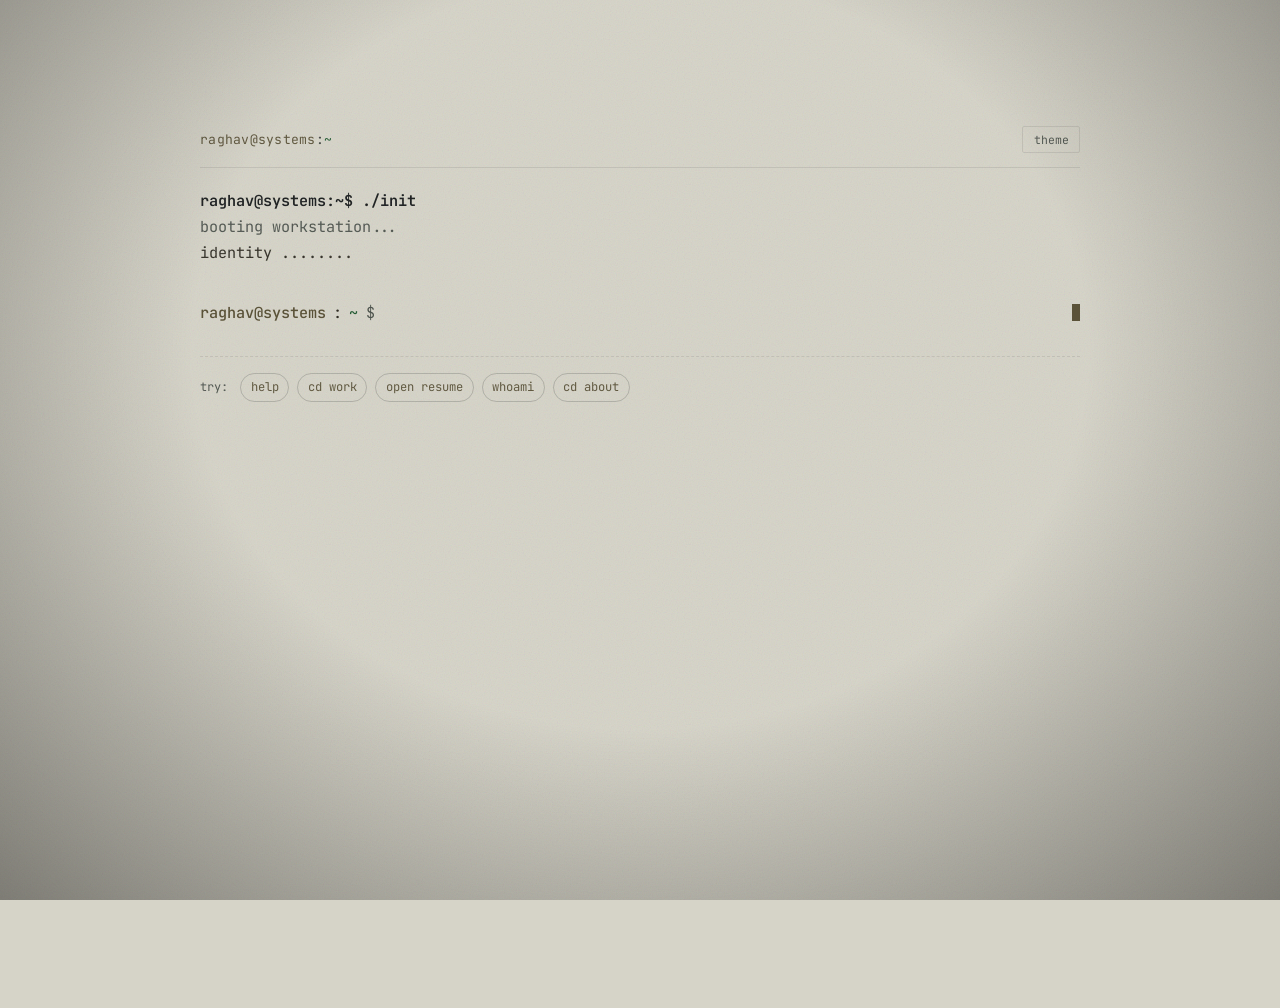
==== commit 7232587c: "Deploy portfolio: rebuild OG share-card to match current site palette (2026-09-12 15:44:59 UTC)" ====
--- a/index.html
+++ b/index.html
@@ -151,7 +151,7 @@
 
     } // end runBootSequence
   })();
-</script>  <div class="interactive-bg-wrapper" id="interactive-bg-wrapper" aria-hidden="true" data-astro-cid-t4ic7t5r> <div class="paper-vignette" data-astro-cid-t4ic7t5r></div> <div class="paper-grain" data-astro-cid-t4ic7t5r></div> <div class="glyph-drift" data-astro-cid-t4ic7t5r> <span class="drift-glyph" style="left:49.4%; font-size:20px; animation-duration:27.8s; animation-delay:-18.1s; --drift-x:20px;" data-astro-cid-t4ic7t5r> * </span><span class="drift-glyph" style="left:80.9%; font-size:19px; animation-duration:30.9s; animation-delay:-16.6s; --drift-x:-8px;" data-astro-cid-t4ic7t5r> C </span><span class="drift-glyph" style="left:95.0%; font-size:16px; animation-duration:25.8s; animation-delay:-11.8s; --drift-x:19px;" data-astro-cid-t4ic7t5r> @ </span><span class="drift-glyph" style="left:82.4%; font-size:12px; animation-duration:18.2s; animation-delay:-2.8s; --drift-x:16px;" data-astro-cid-t4ic7t5r> @ </span><span class="drift-glyph" style="left:63.6%; font-size:17px; animation-duration:26.3s; animation-delay:-26s; --drift-x:6px;" data-astro-cid-t4ic7t5r> 5 </span><span class="drift-glyph" style="left:92.5%; font-size:12px; animation-duration:22.2s; animation-delay:-1.5s; --drift-x:22px;" data-astro-cid-t4ic7t5r> E </span><span class="drift-glyph" style="left:77.9%; font-size:12px; animation-duration:28.9s; animation-delay:-25.9s; --drift-x:-18px;" data-astro-cid-t4ic7t5r> &amp; </span><span class="drift-glyph" style="left:87.9%; font-size:19px; animation-duration:30.2s; animation-delay:-9.1s; --drift-x:-9px;" data-astro-cid-t4ic7t5r> 5 </span><span class="drift-glyph" style="left:64.5%; font-size:17px; animation-duration:21.9s; animation-delay:-22s; --drift-x:-7px;" data-astro-cid-t4ic7t5r> @ </span><span class="drift-glyph" style="left:33.1%; font-size:19px; animation-duration:22.2s; animation-delay:-13.2s; --drift-x:-12px;" data-astro-cid-t4ic7t5r> $ </span><span class="drift-glyph" style="left:85.5%; font-size:16px; animation-duration:22.9s; animation-delay:-10s; --drift-x:-10px;" data-astro-cid-t4ic7t5r> 7 </span><span class="drift-glyph" style="left:10.1%; font-size:19px; animation-duration:26.9s; animation-delay:-25.9s; --drift-x:-5px;" data-astro-cid-t4ic7t5r> 1 </span><span class="drift-glyph" style="left:55.2%; font-size:15px; animation-duration:30.8s; animation-delay:-1s; --drift-x:7px;" data-astro-cid-t4ic7t5r> F </span><span class="drift-glyph" style="left:55.0%; font-size:20px; animation-duration:31.2s; animation-delay:-26.4s; --drift-x:18px;" data-astro-cid-t4ic7t5r> * </span><span class="drift-glyph" style="left:96.9%; font-size:15px; animation-duration:19.0s; animation-delay:-12.2s; --drift-x:5px;" data-astro-cid-t4ic7t5r> E </span><span class="drift-glyph" style="left:59.0%; font-size:19px; animation-duration:29.0s; animation-delay:-13.7s; --drift-x:9px;" data-astro-cid-t4ic7t5r> 0 </span><span class="drift-glyph" style="left:96.6%; font-size:19px; animation-duration:31.9s; animation-delay:0s; --drift-x:4px;" data-astro-cid-t4ic7t5r> D </span><span class="drift-glyph" style="left:72.7%; font-size:20px; animation-duration:22.0s; animation-delay:-5.5s; --drift-x:-15px;" data-astro-cid-t4ic7t5r> * </span><span class="drift-glyph" style="left:86.5%; font-size:18px; animation-duration:25.3s; animation-delay:-25.7s; --drift-x:-0px;" data-astro-cid-t4ic7t5r> 1 </span><span class="drift-glyph" style="left:23.7%; font-size:14px; animation-duration:22.1s; animation-delay:-3.6s; --drift-x:10px;" data-astro-cid-t4ic7t5r> A </span> </div> <div class="lantern-glow" id="lantern-glow" data-astro-cid-t4ic7t5r></div> </div> <script>
+</script>  <div class="interactive-bg-wrapper" id="interactive-bg-wrapper" aria-hidden="true" data-astro-cid-t4ic7t5r> <div class="paper-vignette" data-astro-cid-t4ic7t5r></div> <div class="paper-grain" data-astro-cid-t4ic7t5r></div> <div class="glyph-drift" data-astro-cid-t4ic7t5r> <span class="drift-glyph" style="left:79.1%; font-size:20px; animation-duration:20.2s; animation-delay:-1.7s; --drift-x:-0px;" data-astro-cid-t4ic7t5r> 0 </span><span class="drift-glyph" style="left:51.5%; font-size:14px; animation-duration:27.0s; animation-delay:-13.1s; --drift-x:9px;" data-astro-cid-t4ic7t5r> 5 </span><span class="drift-glyph" style="left:21.4%; font-size:13px; animation-duration:22.2s; animation-delay:-13.1s; --drift-x:12px;" data-astro-cid-t4ic7t5r> 5 </span><span class="drift-glyph" style="left:44.1%; font-size:15px; animation-duration:22.7s; animation-delay:-10.9s; --drift-x:-8px;" data-astro-cid-t4ic7t5r> F </span><span class="drift-glyph" style="left:18.9%; font-size:14px; animation-duration:24.1s; animation-delay:-2.5s; --drift-x:-9px;" data-astro-cid-t4ic7t5r> $ </span><span class="drift-glyph" style="left:56.0%; font-size:21px; animation-duration:31.3s; animation-delay:-1.7s; --drift-x:-1px;" data-astro-cid-t4ic7t5r> 7 </span><span class="drift-glyph" style="left:53.5%; font-size:16px; animation-duration:21.3s; animation-delay:-28.1s; --drift-x:21px;" data-astro-cid-t4ic7t5r> 6 </span><span class="drift-glyph" style="left:9.5%; font-size:20px; animation-duration:22.5s; animation-delay:-3.5s; --drift-x:-8px;" data-astro-cid-t4ic7t5r> A </span><span class="drift-glyph" style="left:66.7%; font-size:18px; animation-duration:24.8s; animation-delay:-9.5s; --drift-x:-2px;" data-astro-cid-t4ic7t5r> D </span><span class="drift-glyph" style="left:68.1%; font-size:16px; animation-duration:31.4s; animation-delay:-18.2s; --drift-x:-3px;" data-astro-cid-t4ic7t5r> # </span><span class="drift-glyph" style="left:15.3%; font-size:16px; animation-duration:19.6s; animation-delay:-25.9s; --drift-x:-6px;" data-astro-cid-t4ic7t5r> &amp; </span><span class="drift-glyph" style="left:87.4%; font-size:19px; animation-duration:26.6s; animation-delay:-11.3s; --drift-x:1px;" data-astro-cid-t4ic7t5r> $ </span><span class="drift-glyph" style="left:58.5%; font-size:19px; animation-duration:24.4s; animation-delay:-25s; --drift-x:17px;" data-astro-cid-t4ic7t5r> 9 </span><span class="drift-glyph" style="left:52.7%; font-size:17px; animation-duration:20.1s; animation-delay:-12.6s; --drift-x:19px;" data-astro-cid-t4ic7t5r> 8 </span><span class="drift-glyph" style="left:44.0%; font-size:15px; animation-duration:29.0s; animation-delay:-8.9s; --drift-x:3px;" data-astro-cid-t4ic7t5r> @ </span><span class="drift-glyph" style="left:94.7%; font-size:18px; animation-duration:24.3s; animation-delay:-0.6s; --drift-x:-5px;" data-astro-cid-t4ic7t5r> * </span><span class="drift-glyph" style="left:14.6%; font-size:18px; animation-duration:25.0s; animation-delay:-7.9s; --drift-x:9px;" data-astro-cid-t4ic7t5r> 3 </span><span class="drift-glyph" style="left:35.2%; font-size:14px; animation-duration:24.0s; animation-delay:-18.5s; --drift-x:0px;" data-astro-cid-t4ic7t5r> 4 </span><span class="drift-glyph" style="left:14.5%; font-size:12px; animation-duration:22.7s; animation-delay:-16.2s; --drift-x:9px;" data-astro-cid-t4ic7t5r> 7 </span><span class="drift-glyph" style="left:53.0%; font-size:16px; animation-duration:21.5s; animation-delay:-14.5s; --drift-x:7px;" data-astro-cid-t4ic7t5r> @ </span> </div> <div class="lantern-glow" id="lantern-glow" data-astro-cid-t4ic7t5r></div> </div> <script>
   (function() {
     var lantern = document.getElementById('lantern-glow');
     var wrapper = document.getElementById('interactive-bg-wrapper');
